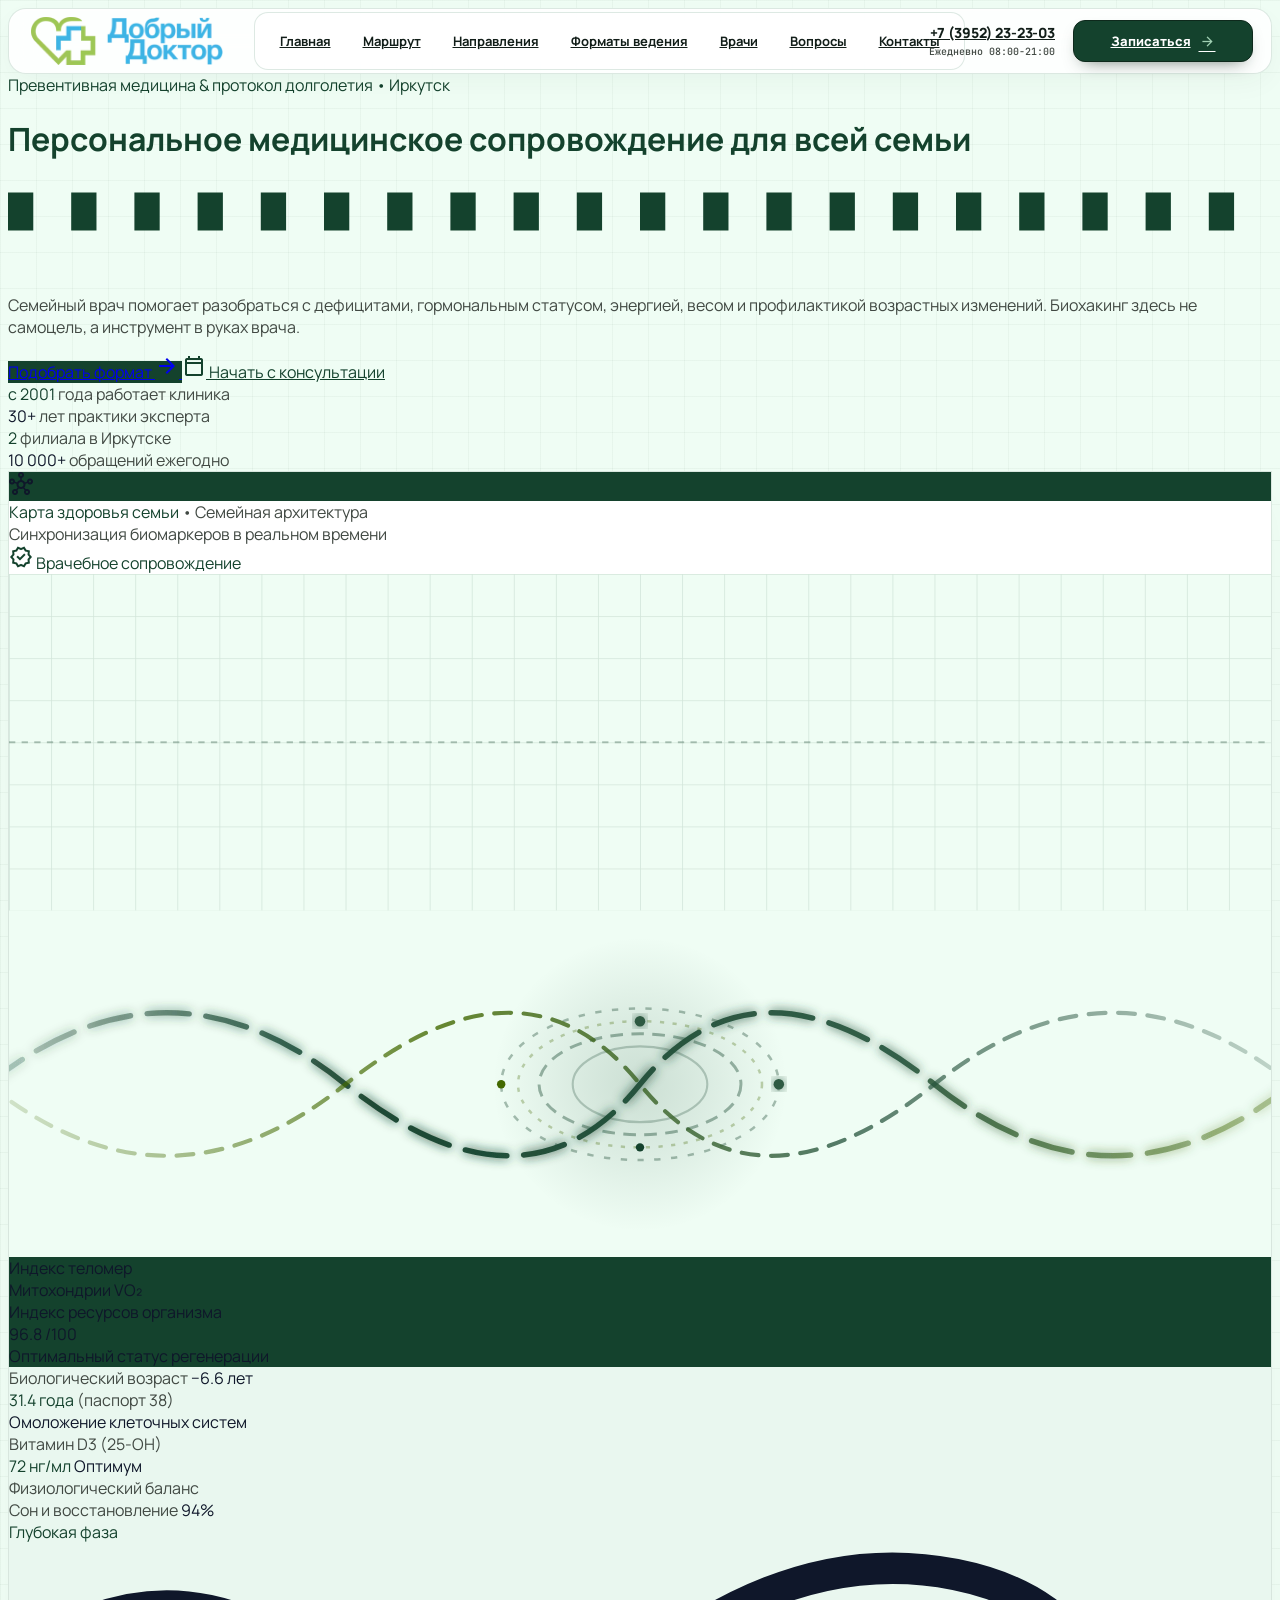
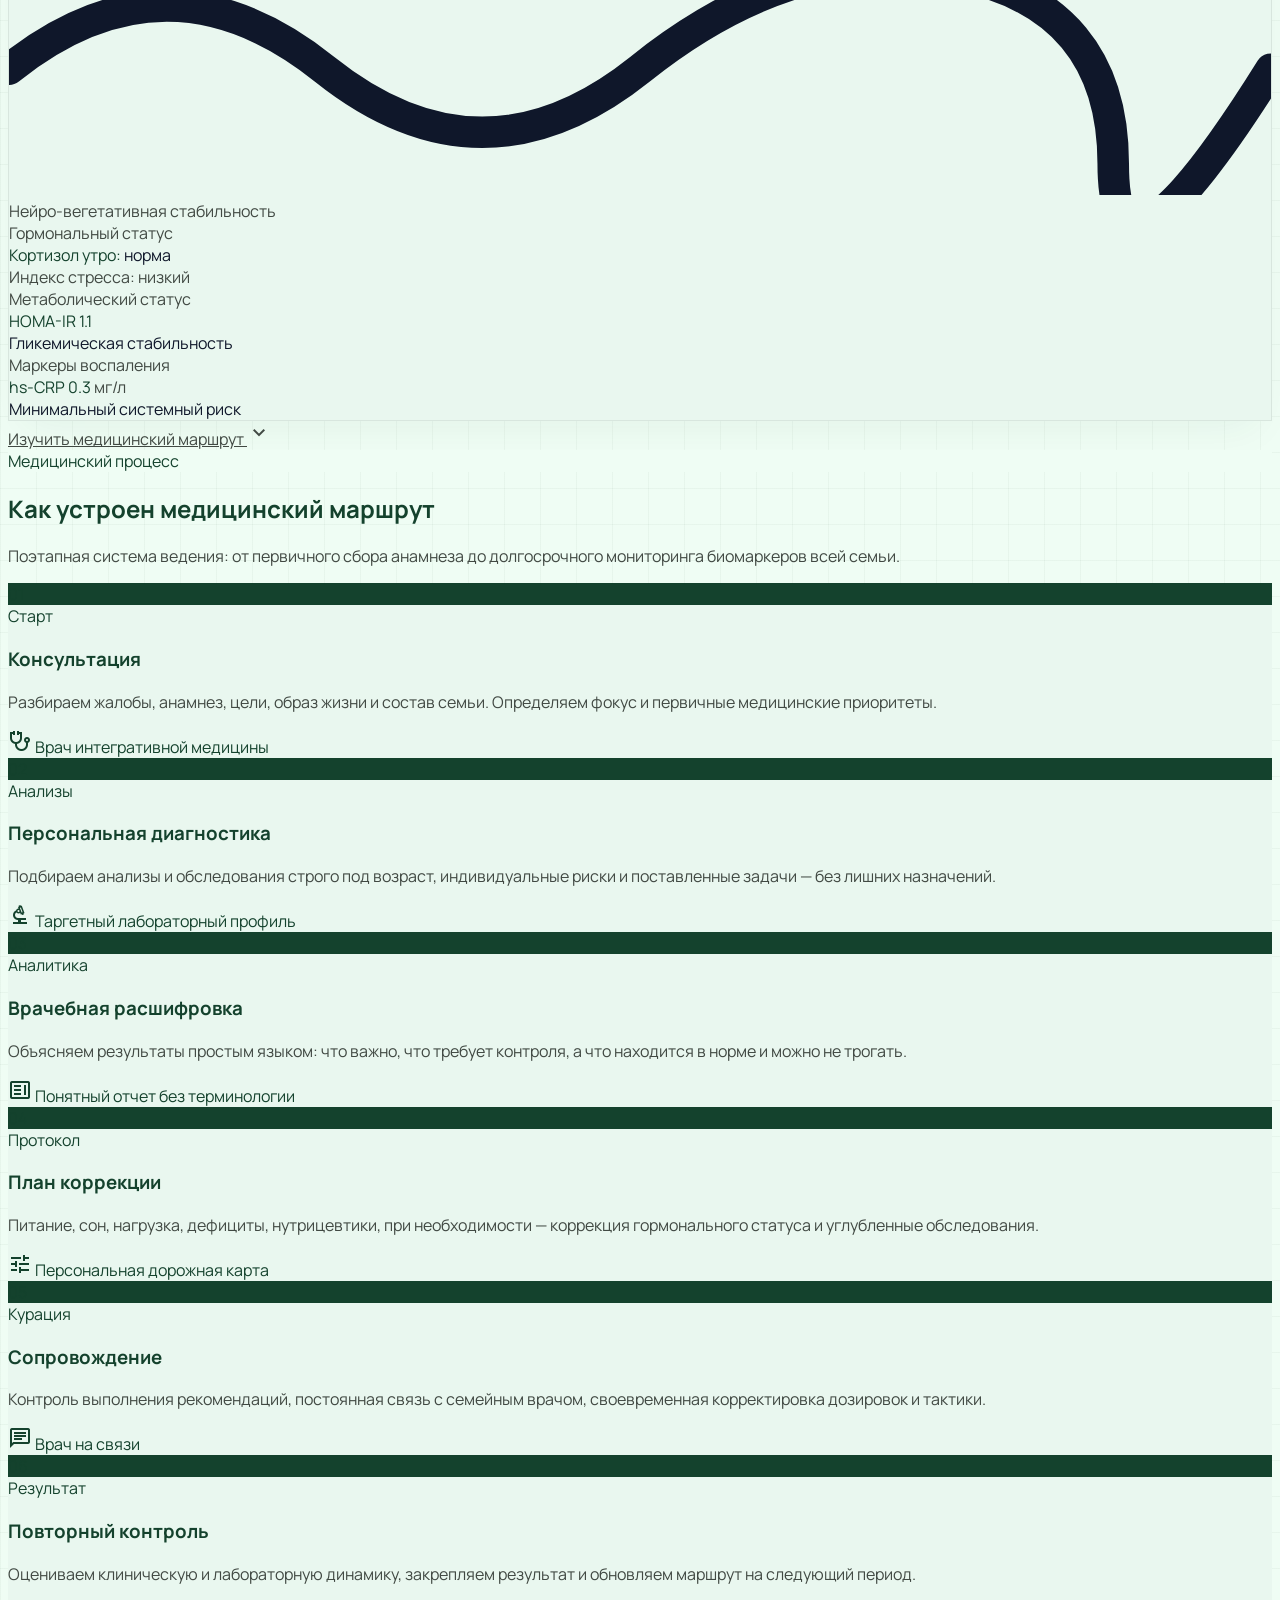
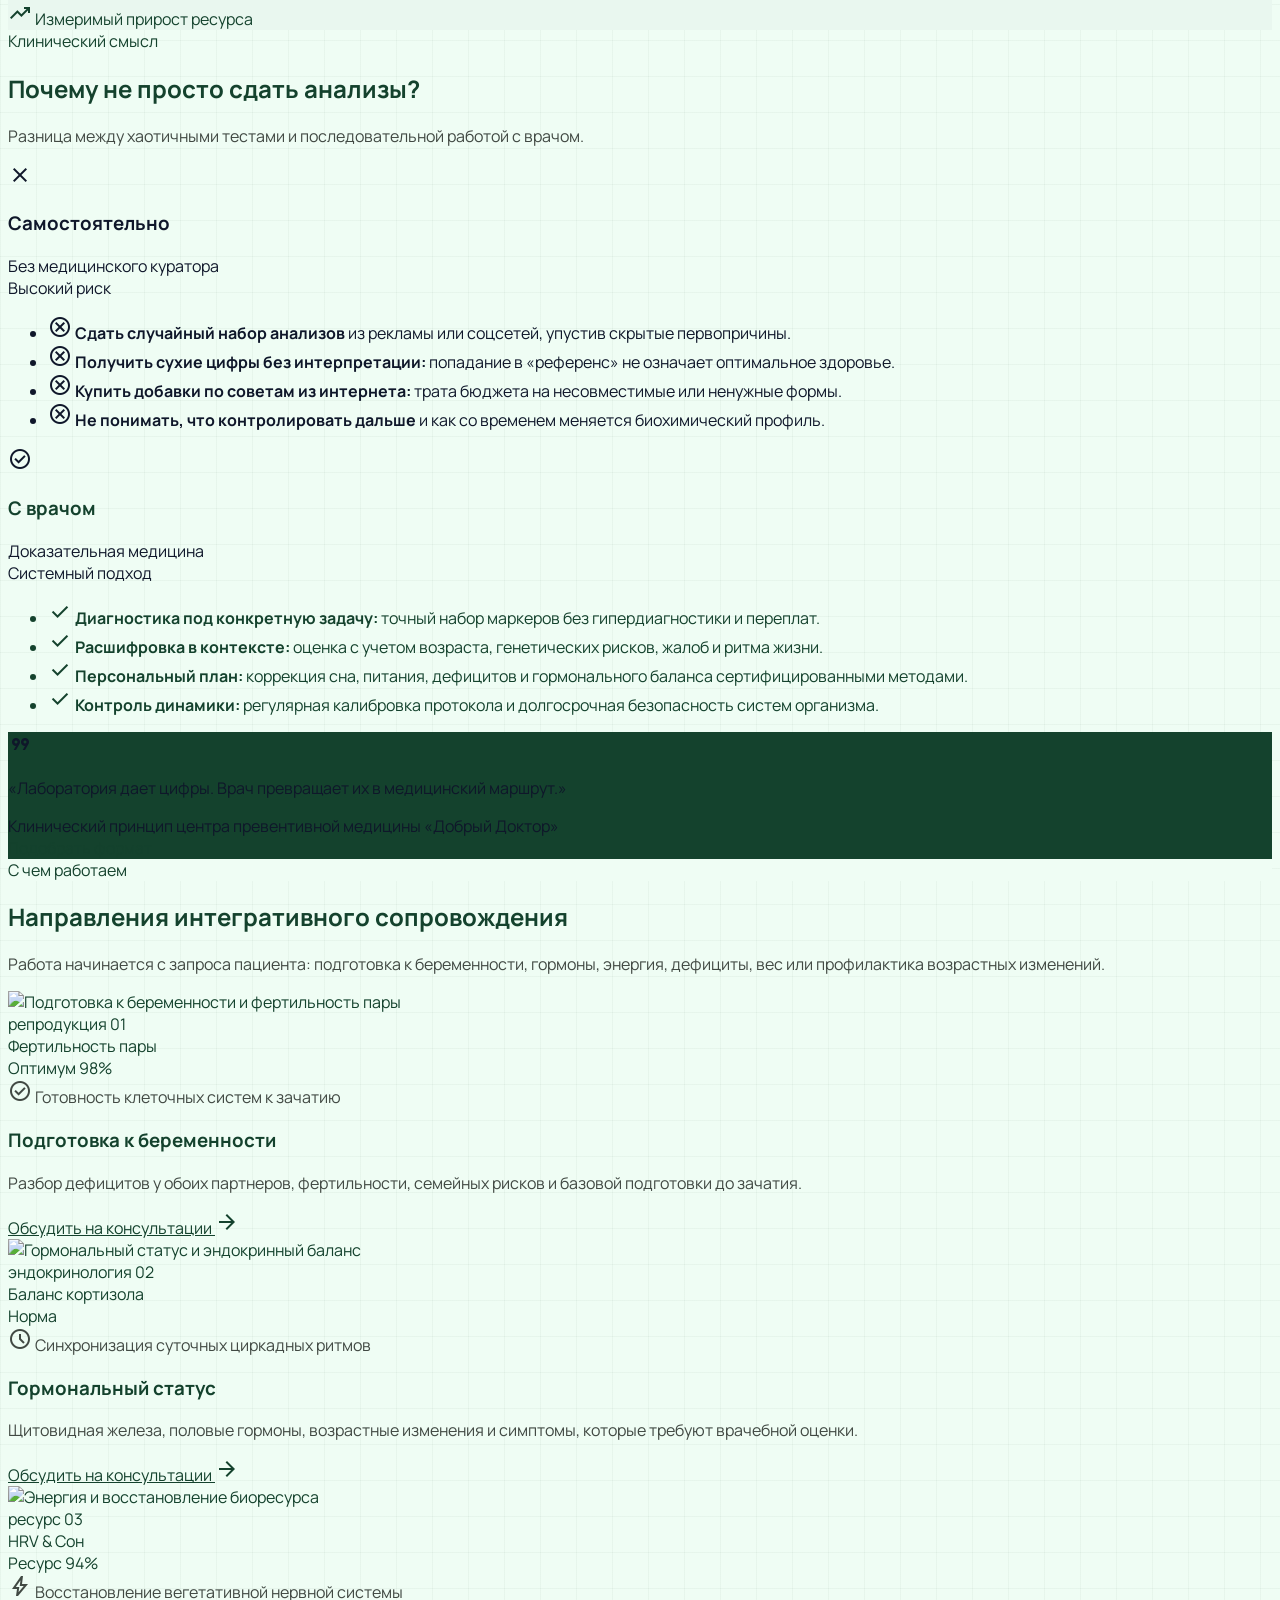
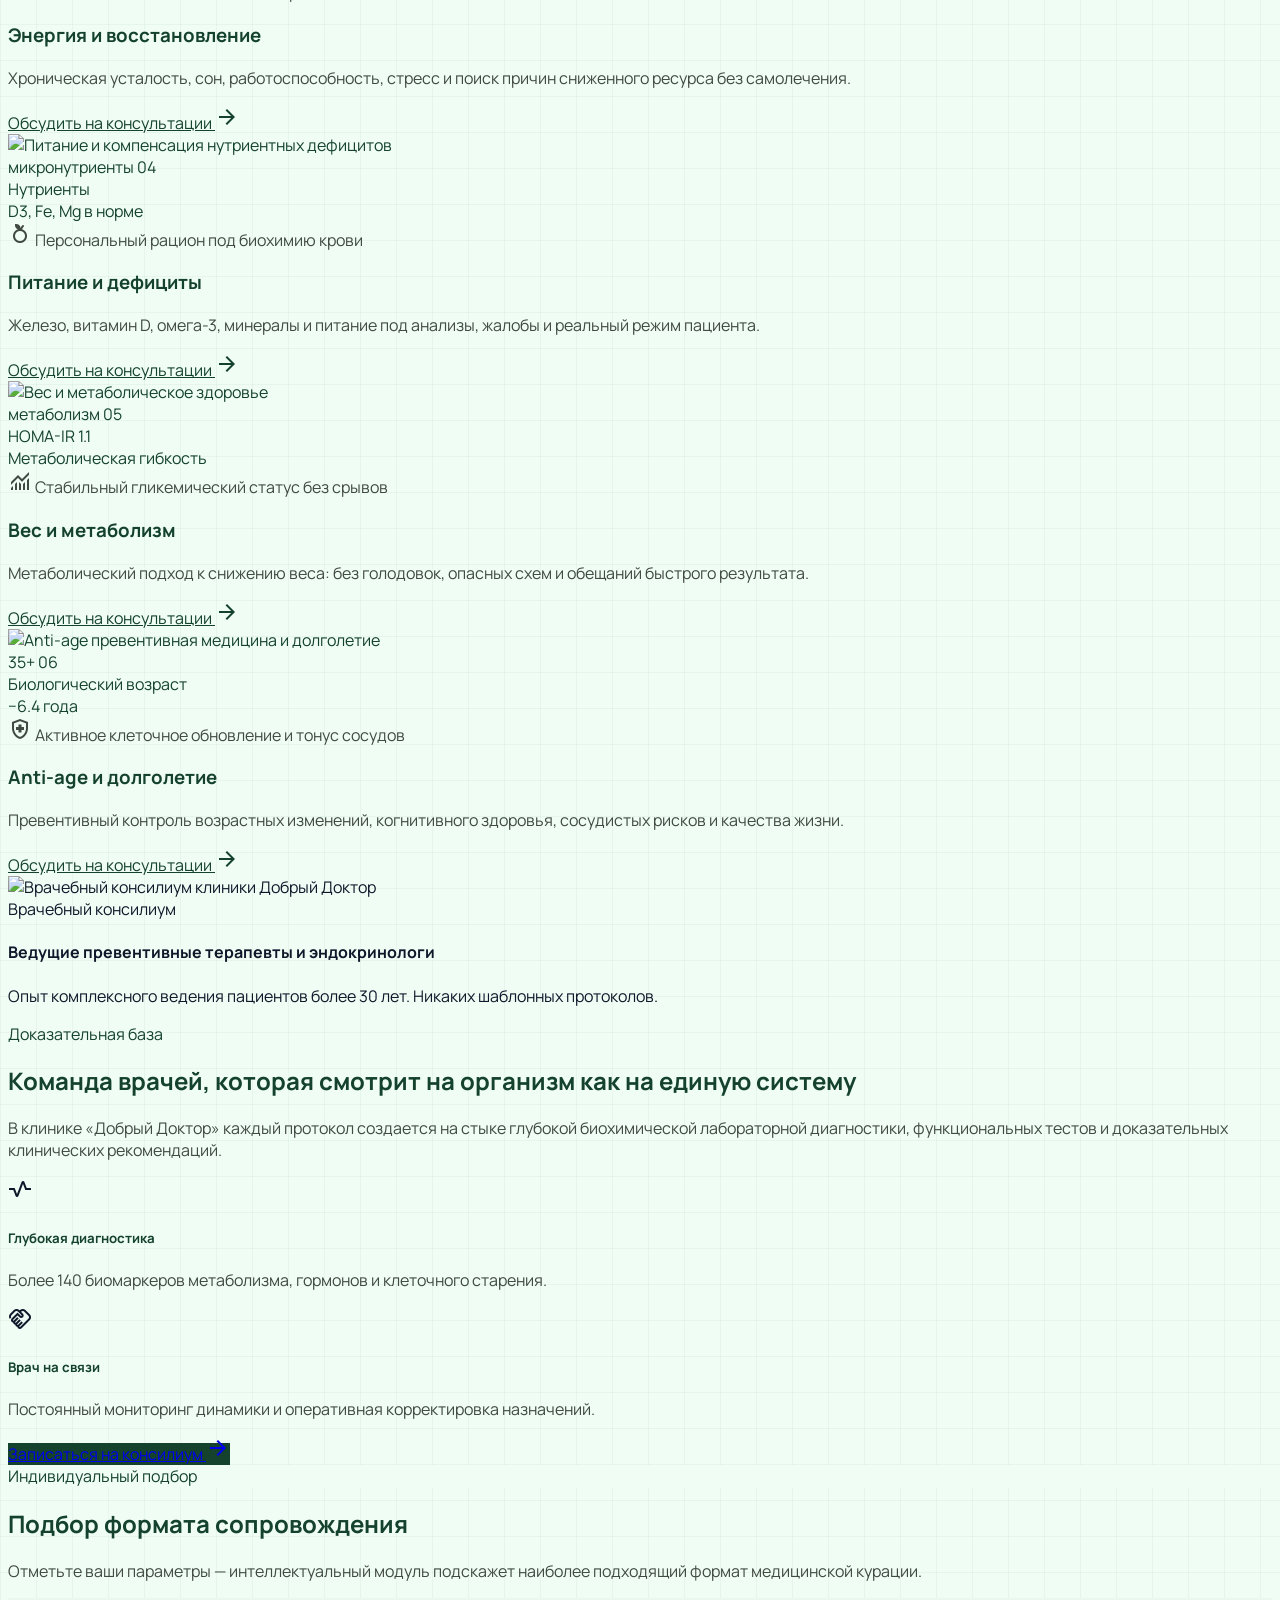
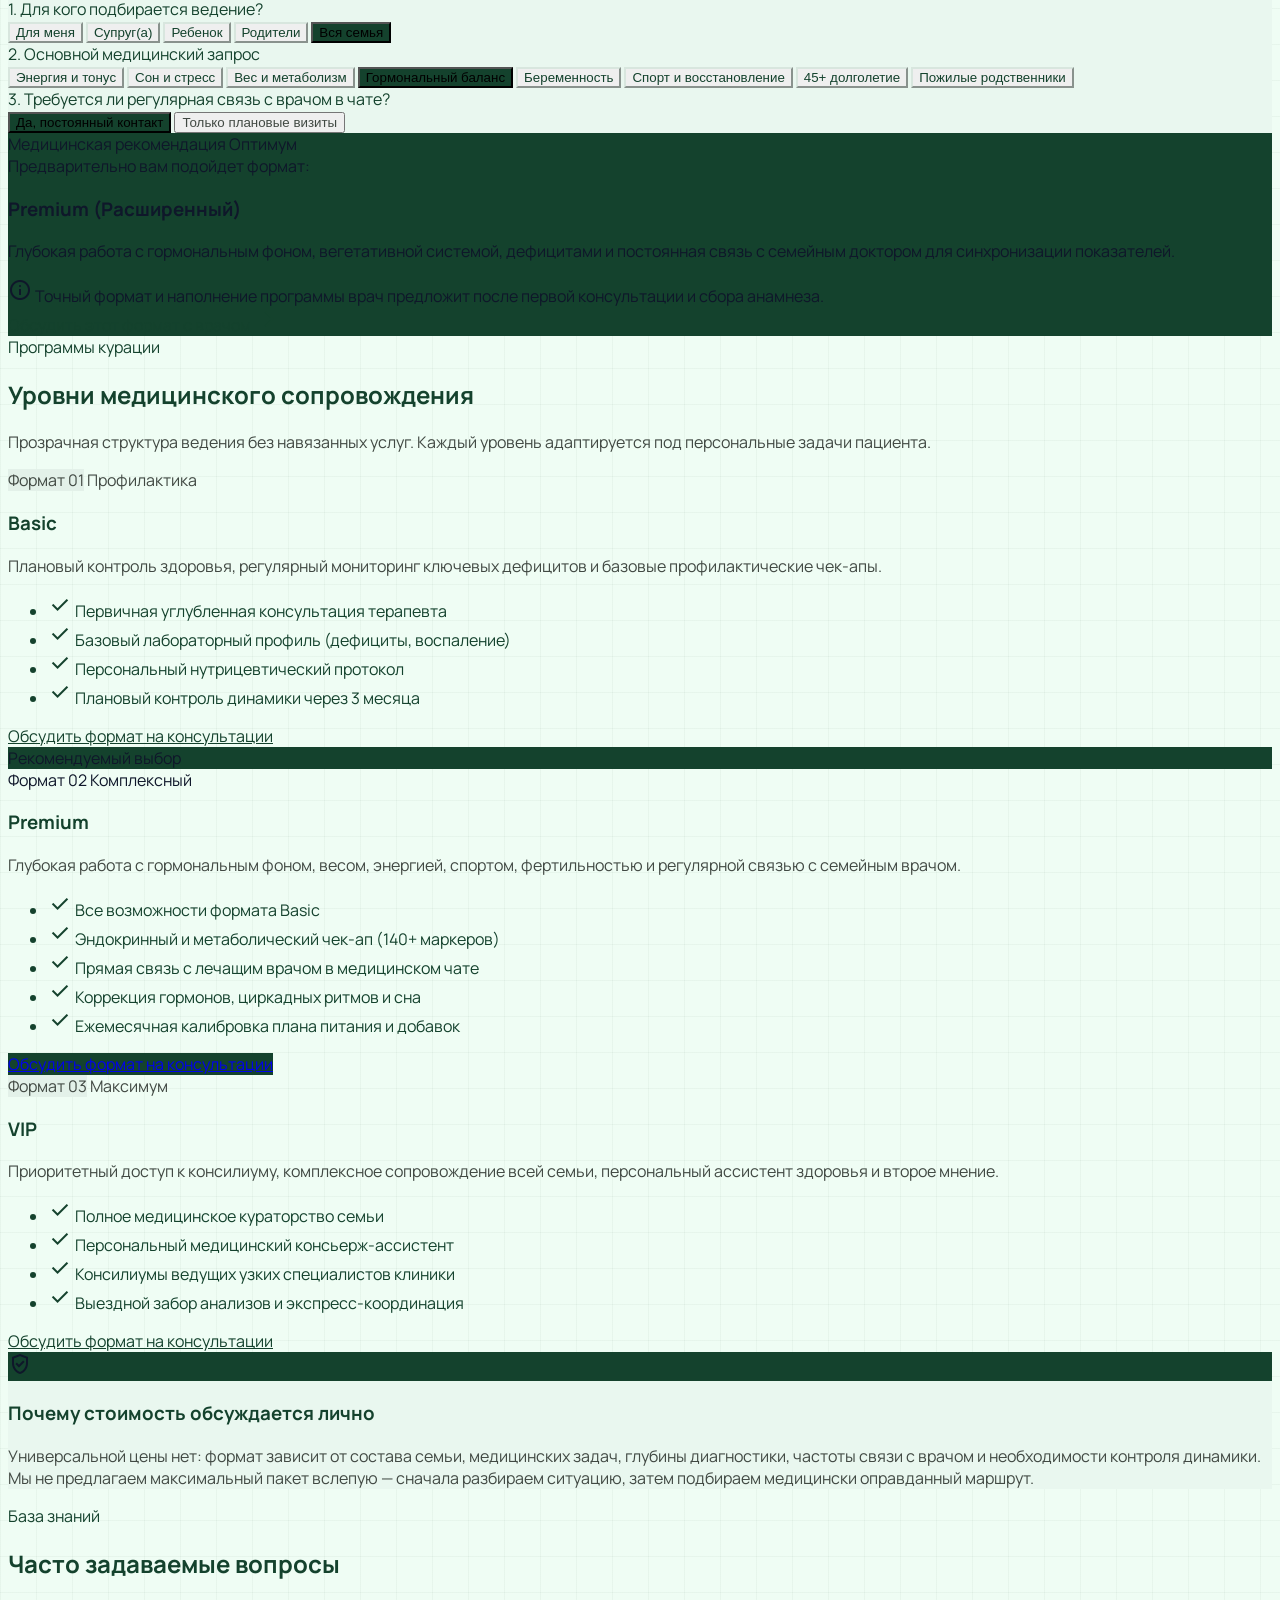
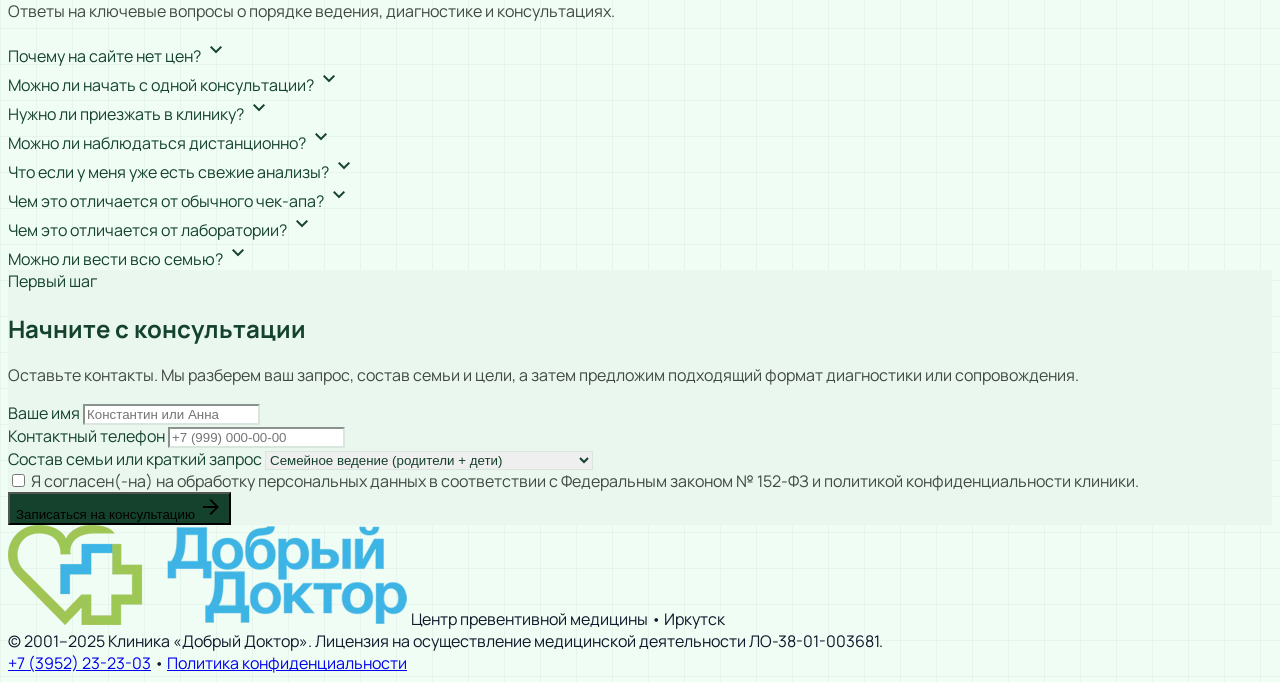
==== index.html @ a158f9bf "Initial biohacking clinic prototype" ====
<!DOCTYPE html>

<html lang="ru"><head>
<meta charset="utf-8"/>
<meta content="width=device-width, initial-scale=1.0" name="viewport"/>
<title>Добрый Доктор — Центр превентивной медицины и долголетия</title>
<link href="https://fonts.googleapis.com" rel="preconnect"/>
<link crossorigin="" href="https://fonts.gstatic.com" rel="preconnect"/>
<link href="https://fonts.googleapis.com/css2?family=Plus+Jakarta+Sans:wght@400;500;600;700;800&amp;family=JetBrains+Mono:wght@400;500;600;700&amp;family=Manrope:wght@400;500;600;700;800&amp;display=swap" rel="stylesheet"/>
<link href="https://fonts.googleapis.com/css2?family=Material+Symbols+Outlined:opsz,wght,FILL,GRAD@20..48,100..700,0..1,-50..200" rel="stylesheet"/>
<script src="js/tailwind.config.js"></script>
<script src="https://cdn.tailwindcss.com?plugins=forms,container-queries"></script>
<link href="css/styles.css" rel="stylesheet"/>
</head>
<body class="min-h-screen text-tech-navy clinical-grid relative flex flex-col justify-between selection:bg-emerald-tech/20 selection:text-tech-obsidian">
<!-- Ambient Cold Glow Accents -->
<div class="fixed inset-0 pointer-events-none overflow-hidden z-0">
<div class="absolute -top-40 left-1/2 -translate-x-1/2 w-[980px] h-[520px] rounded-full bg-gradient-to-b from-emerald-100/40 via-slate-200/30 to-transparent blur-[120px]"></div>
<div class="absolute top-[38%] -right-32 w-[600px] h-[600px] rounded-full bg-emerald-100/30 blur-[130px]"></div>
<div class="absolute bottom-10 -left-20 w-[500px] h-[500px] rounded-full bg-emerald-50/70 blur-[110px]"></div>
</div>
<!-- TOP CLINICAL CONTROL BAR / HEADER -->
<header class="fixed top-4 inset-x-0 z-50 px-4 sm:px-8 max-w-[1440px] mx-auto">
<div class="site-header-shell nordic-glass">
<!-- Brand Identity -->
<a class="site-brand group focus:outline-none" href="#">
<img alt="Добрый Доктор" class="site-brand-logo" src="assets/dd-logo.webp"/>

</a>
<!-- Central Segmented Navigation -->
<nav class="site-nav">
<a class="site-nav-link" href="#">Главная</a>
<a class="site-nav-link" href="#route-section">Маршрут</a>
<a class="site-nav-link" href="#directions-section">Направления</a>
<a class="site-nav-link" href="#formats-section">Форматы ведения</a>
<a class="site-nav-link" href="#doctors-section">Врачи</a>
<a class="site-nav-link" href="#faq-section">Вопросы</a>
<a class="site-nav-link" href="#contact-section">Контакты</a>
</nav>
<!-- Right Telemetry & Actions -->
<div class="site-header-actions">
<div class="site-phone">
<a class="site-phone-link" href="tel:+73952232303">+7 (3952) 23-23-03</a>
<span class="site-phone-note">
<span class="w-1.5 h-1.5 rounded-full bg-emerald-600"></span>
Ежедневно 08:00-21:00
</span>
</div>
<a class="site-cta" href="#contact-section">
<span>Записаться</span>
<span class="material-symbols-outlined site-cta-icon">arrow_forward</span>
</a>
</div>
</div>
</header>
<!-- HERO SECTION -->
<main class="relative z-10 w-full pt-28 sm:pt-32 pb-12 max-w-[1440px] mx-auto px-5 sm:px-8">
<!-- Centered Hero Header -->
<div class="flex flex-col items-center text-center max-w-[960px] mx-auto mb-10">
<!-- Precision Protocol Badge -->
<div class="inline-flex items-center gap-2 px-3.5 py-1.5 rounded-full bg-white border border-clinical-border shadow-sm mb-6">
<span class="relative flex h-2 w-2">
<span class="pulse-dot absolute inline-flex h-full w-full rounded-full bg-emerald-600 opacity-75"></span>
<span class="relative inline-flex rounded-full h-2 w-2 bg-emerald-700"></span>
</span>
<span class="text-[11.5px] font-bold tracking-wide uppercase text-forest font-mono">
        Превентивная медицина &amp; протокол долголетия • Иркутск
      </span>
</div>
<!-- Hero Title -->
<h1 class="text-[38px] sm:text-[50px] xl:text-[60px] font-extrabold tracking-[-0.035em] text-forest leading-[1.08] mb-6">
      Персональное медицинское сопровождение <span class="relative inline-block text-emerald-800">
        для всей семьи
        <svg class="absolute -bottom-1 left-0 w-full h-2 text-emerald-600/40" preserveaspectratio="none" viewbox="0 0 100 8">
<line stroke="currentColor" stroke-dasharray="2 3" stroke-width="3" x1="0" x2="100" y1="4" y2="4"></line>
</svg>
</span>
</h1>
<!-- Subtitle -->
<p class="text-[16px] sm:text-[18px] text-clinical-subtle leading-relaxed font-normal max-w-[760px] mb-8">
      Семейный врач помогает разобраться с дефицитами, гормональным статусом, энергией, весом и профилактикой возрастных изменений. Биохакинг здесь не самоцель, а инструмент в руках врача.
    </p>
<!-- Primary Action Buttons -->
<div class="flex flex-wrap items-center justify-center gap-3 sm:gap-4 mb-10">
<a class="px-7 py-3.5 bg-forest hover:bg-emerald-deep text-white rounded-xl text-[14px] font-bold tracking-tight shadow-sm transition-all hover:scale-[1.01] active:scale-[0.98] flex items-center gap-2.5 group" href="#formats-section">
<span>Подобрать формат</span>
<span class="material-symbols-outlined text-[18px] text-emerald-300 group-hover:translate-x-0.5 transition-transform">arrow_forward</span>
</a>
<a class="px-6 py-3.5 bg-white hover:bg-surface-container text-forest rounded-xl text-[14px] font-bold tracking-tight border border-clinical-border shadow-sm transition-all hover:scale-[1.01] active:scale-[0.98] flex items-center gap-2.5" href="#contact-section">
<span class="w-6 h-6 rounded-lg bg-emerald-50 text-emerald-700 flex items-center justify-center">
<span class="material-symbols-outlined text-[14px]">calendar_today</span>
</span>
<span>Начать с консультации</span>
</a>
</div>
<!-- Telemetry Counter Strip -->
<div class="w-full max-w-[940px] bg-white rounded-2xl border border-clinical-border shadow-sm px-6 py-4 grid grid-cols-2 md:grid-cols-4 divide-y md:divide-y-0 md:divide-x divide-clinical-border">
<div class="py-2 sm:py-1 px-4 flex flex-col items-center text-center">
<span class="text-[26px] sm:text-[30px] font-extrabold tracking-tight text-forest font-mono leading-none">с 2001</span>
<span class="text-[12px] text-clinical-subtle font-medium mt-1.5">года работает клиника</span>
</div>
<div class="py-2 sm:py-1 px-4 flex flex-col items-center text-center">
<span class="text-[26px] sm:text-[30px] font-extrabold tracking-tight text-emerald-700 font-mono leading-none">30+</span>
<span class="text-[12px] text-clinical-subtle font-medium mt-1.5">лет практики эксперта</span>
</div>
<div class="py-2 sm:py-1 px-4 flex flex-col items-center text-center">
<span class="text-[26px] sm:text-[30px] font-extrabold tracking-tight text-forest font-mono leading-none">2</span>
<span class="text-[12px] text-clinical-subtle font-medium mt-1.5">филиала в Иркутске</span>
</div>
<div class="py-2 sm:py-1 px-4 flex flex-col items-center text-center">
<span class="text-[26px] sm:text-[30px] font-extrabold tracking-tight text-emerald-700 font-mono leading-none">10 000+</span>
<span class="text-[12px] text-clinical-subtle font-medium mt-1.5">обращений ежегодно</span>
</div>
</div>
</div>
<!-- LONGEVITY ATLAS CONSOLE: Horizontal Nordic Biotech Command Panel -->
<div class="w-full max-w-[1240px] mx-auto nordic-console rounded-3xl p-6 sm:p-8 border border-clinical-border shadow-md">
<!-- Top Telemetry Status Bar -->
<div class="flex flex-wrap items-center justify-between gap-4 pb-5 border-b border-clinical-border">
<div class="flex items-center gap-3">
<div class="w-9 h-9 rounded-xl bg-forest text-emerald-300 flex items-center justify-center font-mono text-[14px] font-bold">
<span class="material-symbols-outlined text-[19px]">hub</span>
</div>
<div>
<div class="flex items-center gap-2">
<span class="text-[13px] font-extrabold tracking-wide uppercase text-forest font-mono">Карта здоровья семьи</span>
<span class="text-[11px] text-clinical-subtle font-semibold font-mono">• Семейная архитектура</span>
</div>
<div class="text-[11px] text-clinical-subtle font-medium flex items-center gap-1.5 mt-0.5">
<span class="w-2 h-2 rounded-full bg-emerald-600 animate-pulse"></span>
            Синхронизация биомаркеров в реальном времени
          </div>
</div>
</div>
<div class="flex items-center gap-3">
<div class="flex items-center gap-1.5 bg-emerald-50 px-3 py-1.5 rounded-xl border border-emerald-200 text-[11.5px] font-bold text-forest font-mono">
<span class="material-symbols-outlined text-[14px] text-emerald-700">verified</span>
<span>Врачебное сопровождение</span>
</div>
</div>
</div>
<!-- Center Interactive Waveform & Core Index Banner -->
<div class="grid grid-cols-1 lg:grid-cols-12 gap-6 items-center my-6">
<!-- Wave Canvas -->
<div class="lg:col-span-8 bg-clinical-ice rounded-2xl p-4 border border-clinical-border relative overflow-hidden h-[180px] flex items-center justify-center">
<svg class="absolute inset-0 w-full h-full opacity-40" preserveaspectratio="none" viewbox="0 0 600 160">
<defs>
<pattern height="20" id="tech-grid" patternunits="userSpaceOnUse" width="20">
<path d="M 20 0 L 0 0 0 20" fill="none" stroke="#2d5a43" stroke-opacity="0.15" stroke-width="0.75"></path>
</pattern>
</defs>
<rect fill="url(#tech-grid)" height="100%" width="100%"></rect>
<line opacity="0.3" stroke="#14422d" stroke-dasharray="3 3" stroke-width="1" x1="0" x2="600" y1="80" y2="80"></line>
</svg>
<svg class="absolute inset-0 w-full h-full pointer-events-none" fill="none" preserveaspectratio="none" viewbox="0 0 600 160">
<defs>
<lineargradient id="emeraldWaveGrad" x1="0%" x2="100%" y1="0%" y2="0%">
<stop offset="0%" stop-color="#14422d" stop-opacity="0.2"></stop>
<stop offset="30%" stop-color="#14422d" stop-opacity="0.95"></stop>
<stop offset="70%" stop-color="#2d5a43" stop-opacity="0.95"></stop>
<stop offset="100%" stop-color="#436900" stop-opacity="0.3"></stop>
</lineargradient>
<lineargradient id="limeWaveGrad" x1="0%" x2="100%" y1="0%" y2="0%">
<stop offset="0%" stop-color="#436900" stop-opacity="0.15"></stop>
<stop offset="35%" stop-color="#436900" stop-opacity="0.8"></stop>
<stop offset="65%" stop-color="#2d5a43" stop-opacity="0.8"></stop>
<stop offset="100%" stop-color="#14422d" stop-opacity="0.2"></stop>
</lineargradient>
<radialgradient cx="50%" cy="50%" id="orbitalGlow" r="50%">
<stop offset="0%" stop-color="#2d5a43" stop-opacity="0.18"></stop>
<stop offset="70%" stop-color="#14422d" stop-opacity="0.05"></stop>
<stop offset="100%" stop-color="#14422d" stop-opacity="0"></stop>
</radialgradient>
<filter height="140%" id="glowFilter" width="140%" x="-20%" y="-20%">
<fegaussianblur result="blur" stddeviation="2.5"></fegaussianblur>
<fecomposite in="SourceGraphic" in2="blur" operator="over"></fecomposite>
</filter>
</defs>
<g transform="translate(300, 80)">
<circle cx="0" cy="0" fill="url(#orbitalGlow)" r="70"></circle>
<g class="bio-orbital-cw">
<ellipse cx="0" cy="0" rx="66" ry="36" stroke="#14422d" stroke-dasharray="3 5" stroke-opacity="0.35" stroke-width="1.2"></ellipse>
<ellipse cx="0" cy="0" rx="48" ry="24" stroke="#2d5a43" stroke-dasharray="6 4" stroke-opacity="0.45" stroke-width="1.4"></ellipse>
<circle cx="66" cy="0" fill="#2d5a43" filter="url(#glowFilter)" r="2.5"></circle>
<circle cx="-66" cy="0" fill="#436900" r="2"></circle>
</g>
<g class="bio-orbital-ccw">
<ellipse cx="0" cy="0" rx="58" ry="30" stroke="#436900" stroke-dasharray="2 4" stroke-opacity="0.3" stroke-width="1.2"></ellipse>
<ellipse cx="0" cy="0" rx="32" ry="18" stroke="#14422d" stroke-opacity="0.25" stroke-width="1"></ellipse>
<circle cx="0" cy="30" fill="#14422d" r="2"></circle>
<circle cx="0" cy="-30" fill="#2d5a43" filter="url(#glowFilter)" r="2.5"></circle>
</g>
</g>
<path class="bio-flow-line" d="M -10 80 Q 75 12, 160 80 T 300 80 T 440 80 T 610 80" filter="url(#glowFilter)" stroke="url(#emeraldWaveGrad)" stroke-linecap="round" stroke-width="2.6"></path>
<path class="bio-flow-pulse" d="M -10 80 Q 75 148, 160 80 T 300 80 T 440 80 T 610 80" stroke="url(#limeWaveGrad)" stroke-linecap="round" stroke-width="2"></path>
</svg>
<div class="absolute left-[28%] top-[35%] -translate-x-1/2 -translate-y-1/2 flex flex-col items-center group cursor-pointer">
<div class="px-2.5 py-0.5 rounded-md bg-forest text-white text-[10px] font-mono font-medium shadow-sm mb-1">Индекс теломер</div>
<div class="relative flex items-center justify-center">
<span class="pulse-dot absolute w-4 h-4 rounded-full bg-emerald-400"></span>
<span class="w-2.5 h-2.5 rounded-full bg-emerald-600 border border-white"></span>
</div>
</div>
<div class="absolute left-[65%] top-[65%] -translate-x-1/2 -translate-y-1/2 flex flex-col items-center group cursor-pointer">
<div class="relative flex items-center justify-center">
<span class="pulse-dot absolute w-4 h-4 rounded-full bg-lime-400"></span>
<span class="w-2.5 h-2.5 rounded-full bg-lime-600 border border-white"></span>
</div>
<div class="px-2.5 py-0.5 rounded-md bg-forest text-white text-[10px] font-mono font-medium shadow-sm mt-1">Митохондрии VO₂</div>
</div>
</div>
<!-- Core Index Card -->
<div class="lg:col-span-4 bg-forest text-white rounded-2xl p-6 flex flex-col justify-between h-full border border-emerald-900 shadow-md">
<div>
<span class="text-[11px] uppercase font-bold tracking-widest text-emerald-200/70 font-mono">Индекс ресурсов организма</span>
<div class="flex items-baseline gap-2 mt-2">
<span class="text-[44px] font-extrabold text-white tracking-tight leading-none font-mono">96.8</span>
<span class="text-[18px] font-bold text-emerald-300 font-mono">/100</span>
</div>
</div>
<div class="pt-3 border-t border-emerald-800/80 flex items-center gap-2 text-[12px] font-medium text-emerald-200">
<span class="w-2 h-2 rounded-full bg-emerald-400 animate-pulse"></span>
<span>Оптимальный статус регенерации</span>
</div>
</div>
</div>
<!-- 6 Clinical Telemetry Badges (fully in Russian) -->
<div class="grid grid-cols-1 sm:grid-cols-2 lg:grid-cols-3 gap-3.5 mb-2">
<div class="bg-surface-container-low rounded-xl p-4 border border-clinical-border flex flex-col justify-between">
<div class="flex items-center justify-between">
<span class="text-[11px] font-bold text-clinical-subtle uppercase font-mono">Биологический возраст</span>
<span class="px-2 py-0.5 rounded-md bg-emerald-100 text-emerald-900 font-extrabold text-[10px] font-mono">−6.6 лет</span>
</div>
<div class="mt-2 flex items-baseline gap-2">
<span class="text-[20px] font-extrabold text-forest tracking-tight font-mono">31.4 года</span>
<span class="text-[11.5px] text-clinical-subtle">(паспорт 38)</span>
</div>
<span class="text-[11px] text-emerald-800 font-medium mt-1">Омоложение клеточных систем</span>
</div>
<div class="bg-surface-container-low rounded-xl p-4 border border-clinical-border flex flex-col justify-between">
<div class="flex items-center justify-between">
<span class="text-[11px] font-bold text-clinical-subtle uppercase font-mono">Витамин D3 (25-OH)</span>
<span class="w-2 h-2 rounded-full bg-emerald-600"></span>
</div>
<div class="mt-2 flex items-baseline gap-2">
<span class="text-[20px] font-extrabold text-forest tracking-tight font-mono">72 нг/мл</span>
<span class="text-[11px] font-bold text-emerald-900 bg-emerald-100 px-2 py-0.5 rounded font-mono">Оптимум</span>
</div>
<span class="text-[11px] text-clinical-subtle font-medium mt-1">Физиологический баланс</span>
</div>
<div class="bg-surface-container-low rounded-xl p-4 border border-clinical-border flex flex-col justify-between">
<div class="flex items-center justify-between">
<span class="text-[11px] font-bold text-clinical-subtle uppercase font-mono">Сон и восстановление</span>
<span class="text-[12px] font-extrabold text-emerald-800 font-mono">94%</span>
</div>
<div class="mt-2 flex items-center justify-between">
<span class="text-[13px] font-bold text-forest">Глубокая фаза</span>
<svg class="w-24 h-4 text-emerald-700" fill="none" viewbox="0 0 80 16">
<path d="M0,8 Q10,0 20,8 T40,8 T60,2 T70,14 T80,8" stroke="currentColor" stroke-linecap="round" stroke-linejoin="round" stroke-width="2"></path>
</svg>
</div>
<span class="text-[11px] text-clinical-subtle font-medium mt-1">Нейро-вегетативная стабильность</span>
</div>
<div class="bg-surface-container-low rounded-xl p-4 border border-clinical-border flex flex-col justify-between">
<div class="flex items-center justify-between">
<span class="text-[11px] font-bold text-clinical-subtle uppercase font-mono">Гормональный статус</span>
<span class="w-2 h-2 rounded-full bg-emerald-600"></span>
</div>
<div class="mt-2 flex items-baseline gap-1.5">
<span class="text-[13px] font-bold text-forest">Кортизол утро:</span>
<span class="text-[12px] font-bold text-emerald-800 font-mono">норма</span>
</div>
<span class="text-[11px] text-clinical-subtle font-medium mt-1">Индекс стресса: низкий</span>
</div>
<div class="bg-surface-container-low rounded-xl p-4 border border-clinical-border flex flex-col justify-between">
<div class="flex items-center justify-between">
<span class="text-[11px] font-bold text-clinical-subtle uppercase font-mono">Метаболический статус</span>
<span class="w-2 h-2 rounded-full bg-emerald-600"></span>
</div>
<div class="mt-2 flex items-baseline gap-2">
<span class="text-[20px] font-extrabold text-forest tracking-tight font-mono">HOMA-IR 1.1</span>
</div>
<span class="text-[11px] text-emerald-800 font-medium mt-1">Гликемическая стабильность</span>
</div>
<div class="bg-surface-container-low rounded-xl p-4 border border-clinical-border flex flex-col justify-between">
<div class="flex items-center justify-between">
<span class="text-[11px] font-bold text-clinical-subtle uppercase font-mono">Маркеры воспаления</span>
<span class="w-2 h-2 rounded-full bg-emerald-600"></span>
</div>
<div class="mt-2 flex items-baseline gap-1.5">
<span class="text-[20px] font-extrabold text-forest tracking-tight font-mono">hs-CRP 0.3</span>
<span class="text-[11px] text-clinical-subtle font-mono">мг/л</span>
</div>
<span class="text-[11px] text-emerald-800 font-medium mt-1">Минимальный системный риск</span>
</div>
</div>
</div>
<!-- Scroll Anchor -->
<a class="flex flex-col items-center justify-center gap-1.5 pt-10 text-clinical-subtle hover:text-forest transition-colors cursor-pointer group" href="#route-section">
<span class="text-[11px] uppercase font-bold tracking-widest font-mono group-hover:tracking-[0.16em] transition-all">Изучить медицинский маршрут</span>
<span class="material-symbols-outlined text-[18px] animate-bounce" style="animation-duration: 2.2s;">keyboard_arrow_down</span>
</a>
</main>
<!-- SECTION 1: КАК УСТРОЕН МЕДИЦИНСКИЙ МАРШРУТ (Этапы 01-06) -->
<section class="relative z-10 w-full py-20 px-5 sm:px-8 border-t border-clinical-border bg-white text-forest" id="route-section">
<div class="max-w-[1440px] mx-auto">
<div class="flex flex-col items-start max-w-[780px] mb-12">
<div class="inline-flex items-center gap-2 px-3.5 py-1.5 rounded-full bg-clinical-ice border border-clinical-border mb-4">
<span class="w-2 h-2 rounded-full bg-emerald-600"></span>
<span class="text-[11px] font-extrabold tracking-wider uppercase text-forest font-mono">Медицинский процесс</span>
</div>
<h2 class="text-[32px] sm:text-[42px] font-extrabold tracking-tight text-forest leading-[1.15] mb-4">
      Как устроен медицинский маршрут
    </h2>
<p class="text-[16px] text-clinical-subtle leading-relaxed font-normal">
      Поэтапная система ведения: от первичного сбора анамнеза до долгосрочного мониторинга биомаркеров всей семьи.
    </p>
</div>
<!-- Route Pipeline Cards (01-06) with Soft Connected Line -->
<div class="relative">
<!-- Desktop Connecting Track -->
<div class="hidden lg:block absolute top-[52px] left-[4%] right-[4%] h-1 bg-surface-container rounded-full z-0">
<div class="h-full bg-gradient-to-r from-emerald-600 via-emerald-700 to-emerald-800 rounded-full w-4/5"></div>
</div>
<div class="grid grid-cols-1 md:grid-cols-2 lg:grid-cols-3 gap-6 relative z-10">
<!-- 01 Консультация -->
<div class="bg-surface-container-low p-6 rounded-2xl border border-clinical-border flex flex-col justify-between hover:border-emerald-700/60 transition-all group">
<div>
<div class="flex items-center justify-between mb-4">
<div class="w-11 h-11 rounded-xl bg-forest text-white flex items-center justify-center font-mono font-bold text-[14px] shadow-sm">
              01
            </div>
<span class="text-[11px] font-mono font-bold uppercase tracking-wider text-emerald-800 bg-emerald-100/80 px-2.5 py-1 rounded-md">Старт</span>
</div>
<h3 class="text-[18px] font-bold text-forest mb-2">Консультация</h3>
<p class="text-[13.5px] text-clinical-subtle leading-relaxed">
            Разбираем жалобы, анамнез, цели, образ жизни и состав семьи. Определяем фокус и первичные медицинские приоритеты.
          </p>
</div>
<div class="mt-5 pt-3 border-t border-clinical-border/80 flex items-center gap-1.5 text-[12px] font-semibold text-emerald-800">
<span class="material-symbols-outlined text-[16px]">stethoscope</span>
<span>Врач интегративной медицины</span>
</div>
</div>
<!-- 02 Персональная диагностика -->
<div class="bg-surface-container-low p-6 rounded-2xl border border-clinical-border flex flex-col justify-between hover:border-emerald-700/60 transition-all group">
<div>
<div class="flex items-center justify-between mb-4">
<div class="w-11 h-11 rounded-xl bg-forest text-white flex items-center justify-center font-mono font-bold text-[14px] shadow-sm">
              02
            </div>
<span class="text-[11px] font-mono font-bold uppercase tracking-wider text-emerald-800 bg-emerald-100/80 px-2.5 py-1 rounded-md">Анализы</span>
</div>
<h3 class="text-[18px] font-bold text-forest mb-2">Персональная диагностика</h3>
<p class="text-[13.5px] text-clinical-subtle leading-relaxed">
            Подбираем анализы и обследования строго под возраст, индивидуальные риски и поставленные задачи — без лишних назначений.
          </p>
</div>
<div class="mt-5 pt-3 border-t border-clinical-border/80 flex items-center gap-1.5 text-[12px] font-semibold text-emerald-800">
<span class="material-symbols-outlined text-[16px]">biotech</span>
<span>Таргетный лабораторный профиль</span>
</div>
</div>
<!-- 03 Врачебная расшифровка -->
<div class="bg-surface-container-low p-6 rounded-2xl border border-clinical-border flex flex-col justify-between hover:border-emerald-700/60 transition-all group">
<div>
<div class="flex items-center justify-between mb-4">
<div class="w-11 h-11 rounded-xl bg-forest text-white flex items-center justify-center font-mono font-bold text-[14px] shadow-sm">
              03
            </div>
<span class="text-[11px] font-mono font-bold uppercase tracking-wider text-emerald-800 bg-emerald-100/80 px-2.5 py-1 rounded-md">Аналитика</span>
</div>
<h3 class="text-[18px] font-bold text-forest mb-2">Врачебная расшифровка</h3>
<p class="text-[13.5px] text-clinical-subtle leading-relaxed">
            Объясняем результаты простым языком: что важно, что требует контроля, а что находится в норме и можно не трогать.
          </p>
</div>
<div class="mt-5 pt-3 border-t border-clinical-border/80 flex items-center gap-1.5 text-[12px] font-semibold text-emerald-800">
<span class="material-symbols-outlined text-[16px]">clarify</span>
<span>Понятный отчет без терминологии</span>
</div>
</div>
<!-- 04 План коррекции -->
<div class="bg-surface-container-low p-6 rounded-2xl border border-clinical-border flex flex-col justify-between hover:border-emerald-700/60 transition-all group">
<div>
<div class="flex items-center justify-between mb-4">
<div class="w-11 h-11 rounded-xl bg-forest text-white flex items-center justify-center font-mono font-bold text-[14px] shadow-sm">
              04
            </div>
<span class="text-[11px] font-mono font-bold uppercase tracking-wider text-emerald-800 bg-emerald-100/80 px-2.5 py-1 rounded-md">Протокол</span>
</div>
<h3 class="text-[18px] font-bold text-forest mb-2">План коррекции</h3>
<p class="text-[13.5px] text-clinical-subtle leading-relaxed">
            Питание, сон, нагрузка, дефициты, нутрицевтики, при необходимости — коррекция гормонального статуса и углубленные обследования.
          </p>
</div>
<div class="mt-5 pt-3 border-t border-clinical-border/80 flex items-center gap-1.5 text-[12px] font-semibold text-emerald-800">
<span class="material-symbols-outlined text-[16px]">tune</span>
<span>Персональная дорожная карта</span>
</div>
</div>
<!-- 05 Сопровождение -->
<div class="bg-surface-container-low p-6 rounded-2xl border border-clinical-border flex flex-col justify-between hover:border-emerald-700/60 transition-all group">
<div>
<div class="flex items-center justify-between mb-4">
<div class="w-11 h-11 rounded-xl bg-forest text-white flex items-center justify-center font-mono font-bold text-[14px] shadow-sm">
              05
            </div>
<span class="text-[11px] font-mono font-bold uppercase tracking-wider text-emerald-800 bg-emerald-100/80 px-2.5 py-1 rounded-md">Курация</span>
</div>
<h3 class="text-[18px] font-bold text-forest mb-2">Сопровождение</h3>
<p class="text-[13.5px] text-clinical-subtle leading-relaxed">
            Контроль выполнения рекомендаций, постоянная связь с семейным врачом, своевременная корректировка дозировок и тактики.
          </p>
</div>
<div class="mt-5 pt-3 border-t border-clinical-border/80 flex items-center gap-1.5 text-[12px] font-semibold text-emerald-800">
<span class="material-symbols-outlined text-[16px]">chat</span>
<span>Врач на связи</span>
</div>
</div>
<!-- 06 Повторный контроль -->
<div class="bg-surface-container-low p-6 rounded-2xl border border-clinical-border flex flex-col justify-between hover:border-emerald-700/60 transition-all group">
<div>
<div class="flex items-center justify-between mb-4">
<div class="w-11 h-11 rounded-xl bg-forest text-white flex items-center justify-center font-mono font-bold text-[14px] shadow-sm">
              06
            </div>
<span class="text-[11px] font-mono font-bold uppercase tracking-wider text-emerald-800 bg-emerald-100/80 px-2.5 py-1 rounded-md">Результат</span>
</div>
<h3 class="text-[18px] font-bold text-forest mb-2">Повторный контроль</h3>
<p class="text-[13.5px] text-clinical-subtle leading-relaxed">
            Оцениваем клиническую и лабораторную динамику, закрепляем результат и обновляем маршрут на следующий период.
          </p>
</div>
<div class="mt-5 pt-3 border-t border-clinical-border/80 flex items-center gap-1.5 text-[12px] font-semibold text-emerald-800">
<span class="material-symbols-outlined text-[16px]">trending_up</span>
<span>Измеримый прирост ресурса</span>
</div>
</div>
</div>
</div>
</div>
</section>
<!-- SECTION 2: ПОЧЕМУ НЕ ПРОСТО СДАТЬ АНАЛИЗЫ -->
<section class="relative z-10 w-full py-20 px-5 sm:px-8 bg-surface-container-low/60 border-t border-clinical-border">
<div class="max-w-[1440px] mx-auto">
<div class="max-w-[800px] mb-12">
<div class="inline-flex items-center gap-2 px-3.5 py-1.5 rounded-full bg-white border border-clinical-border mb-4">
<span class="w-2 h-2 rounded-full bg-emerald-600"></span>
<span class="text-[11px] font-extrabold tracking-wider uppercase text-forest font-mono">Клинический смысл</span>
</div>
<h2 class="text-[32px] sm:text-[42px] font-extrabold tracking-tight text-forest leading-[1.15]">
      Почему не просто сдать анализы?
    </h2>
<p class="text-[16px] text-clinical-subtle mt-3">
      Разница между хаотичными тестами и последовательной работой с врачом.
    </p>
</div>
<!-- 2-Column Comparison Matrix -->
<div class="grid grid-cols-1 md:grid-cols-2 gap-8 mb-10">
<!-- Самостоятельно (Минусы) -->
<div class="bg-white rounded-3xl p-7 sm:p-8 border border-red-200 shadow-sm relative overflow-hidden">
<div class="flex items-center justify-between pb-5 border-b border-slate-100">
<div class="flex items-center gap-3">
<div class="w-10 h-10 rounded-xl bg-red-50 text-red-600 flex items-center justify-center">
<span class="material-symbols-outlined text-[22px]">close</span>
</div>
<div>
<h3 class="text-[19px] font-extrabold text-slate-800">Самостоятельно</h3>
<span class="text-[12px] text-slate-500">Без медицинского куратора</span>
</div>
</div>
<span class="text-[11px] font-mono text-red-600 font-bold uppercase bg-red-50 px-2.5 py-1 rounded">Высокий риск</span>
</div>
<ul class="mt-6 space-y-4 text-[14.5px] text-slate-700">
<li class="flex items-start gap-3">
<span class="material-symbols-outlined text-red-500 text-[18px] shrink-0 mt-0.5">cancel</span>
<span><strong>Сдать случайный набор анализов</strong> из рекламы или соцсетей, упустив скрытые первопричины.</span>
</li>
<li class="flex items-start gap-3">
<span class="material-symbols-outlined text-red-500 text-[18px] shrink-0 mt-0.5">cancel</span>
<span><strong>Получить сухие цифры без интерпретации:</strong> попадание в «референс» не означает оптимальное здоровье.</span>
</li>
<li class="flex items-start gap-3">
<span class="material-symbols-outlined text-red-500 text-[18px] shrink-0 mt-0.5">cancel</span>
<span><strong>Купить добавки по советам из интернета:</strong> трата бюджета на несовместимые или ненужные формы.</span>
</li>
<li class="flex items-start gap-3">
<span class="material-symbols-outlined text-red-500 text-[18px] shrink-0 mt-0.5">cancel</span>
<span><strong>Не понимать, что контролировать дальше</strong> и как со временем меняется биохимический профиль.</span>
</li>
</ul>
</div>
<!-- С врачом (Плюсы) -->
<div class="bg-white rounded-3xl p-7 sm:p-8 border-2 border-emerald-700/60 shadow-md relative overflow-hidden">
<div class="flex items-center justify-between pb-5 border-b border-emerald-100">
<div class="flex items-center gap-3">
<div class="w-10 h-10 rounded-xl bg-emerald-50 text-emerald-800 flex items-center justify-center">
<span class="material-symbols-outlined text-[22px]">check_circle</span>
</div>
<div>
<h3 class="text-[19px] font-extrabold text-forest">С врачом</h3>
<span class="text-[12px] text-emerald-800">Доказательная медицина</span>
</div>
</div>
<span class="text-[11px] font-mono text-emerald-800 font-bold uppercase bg-emerald-100 px-2.5 py-1 rounded">Системный подход</span>
</div>
<ul class="mt-6 space-y-4 text-[14.5px] text-forest">
<li class="flex items-start gap-3">
<span class="material-symbols-outlined text-emerald-700 text-[18px] shrink-0 mt-0.5">check</span>
<span><strong>Диагностика под конкретную задачу:</strong> точный набор маркеров без гипердиагностики и переплат.</span>
</li>
<li class="flex items-start gap-3">
<span class="material-symbols-outlined text-emerald-700 text-[18px] shrink-0 mt-0.5">check</span>
<span><strong>Расшифровка в контексте:</strong> оценка с учетом возраста, генетических рисков, жалоб и ритма жизни.</span>
</li>
<li class="flex items-start gap-3">
<span class="material-symbols-outlined text-emerald-700 text-[18px] shrink-0 mt-0.5">check</span>
<span><strong>Персональный план:</strong> коррекция сна, питания, дефицитов и гормонального баланса сертифицированными методами.</span>
</li>
<li class="flex items-start gap-3">
<span class="material-symbols-outlined text-emerald-700 text-[18px] shrink-0 mt-0.5">check</span>
<span><strong>Контроль динамики:</strong> регулярная калибровка протокола и долгосрочная безопасность систем организма.</span>
</li>
</ul>
</div>
</div>
<!-- Accent Quote Banner -->
<div class="bg-forest text-white rounded-2xl p-6 sm:p-8 flex flex-col md:flex-row items-center justify-between gap-6 shadow-md">
<div class="flex items-center gap-4">
<div class="w-12 h-12 rounded-xl bg-white/10 flex items-center justify-center shrink-0 text-emerald-300">
<span class="material-symbols-outlined text-[28px]">format_quote</span>
</div>
<div>
<p class="text-[18px] sm:text-[21px] font-bold tracking-tight text-white">
          «Лаборатория дает цифры. Врач превращает их в медицинский маршрут.»
        </p>
<span class="text-[13px] text-emerald-200/80 mt-1 block">Клинический принцип центра превентивной медицины «Добрый Доктор»</span>
</div>
</div>
<a class="shrink-0 px-6 py-3 rounded-xl bg-white text-forest hover:bg-emerald-50 text-[13.5px] font-bold transition-all" href="#formats-section">
      Подобрать формат
    </a>
</div>
</div>
</section>
<!-- DIRECTIONS SECTION (Existing 6 Cards preserved with photos & Russian badges) -->
<section class="relative z-10 w-full py-24 px-5 sm:px-8 border-t border-clinical-border bg-white text-forest" id="directions-section">
<div class="max-w-[1440px] mx-auto">
<!-- Header Block -->
<div class="flex flex-col items-start max-w-[760px] mb-14">
<div class="inline-flex items-center gap-2 px-3.5 py-1.5 rounded-full bg-clinical-ice border border-clinical-border mb-4">
<span class="w-2 h-2 rounded-full bg-emerald-600"></span>
<span class="text-[11px] font-extrabold tracking-wider uppercase text-forest font-mono">С чем работаем</span>
</div>
<h2 class="text-[34px] sm:text-[44px] font-extrabold tracking-tight text-forest leading-[1.12] mb-4">
        Направления интегративного сопровождения
      </h2>
<p class="text-[16px] sm:text-[17.5px] text-clinical-subtle leading-relaxed font-normal">
        Работа начинается с запроса пациента: подготовка к беременности, гормоны, энергия, дефициты, вес или профилактика возрастных изменений.
      </p>
</div>
<!-- 6 Comprehensive Direction Cards in 3-Column / 2-Row Structured Grid -->
<div class="grid grid-cols-1 md:grid-cols-2 lg:grid-cols-3 gap-6">
<!-- 01. Подготовка к беременности -->
<div class="group rounded-2xl bg-white border border-clinical-border hover:border-emerald-700/60 p-4 sm:p-5 flex flex-col justify-between shadow-sm hover:shadow-lg transition-all duration-300">
<div>
<!-- Image Frame with Floating Glass Widget -->
<div class="relative h-[220px] w-full rounded-xl overflow-hidden mb-5 bg-slate-100">
<img alt="Подготовка к беременности и фертильность пары" class="w-full h-full object-cover object-center transition-transform duration-500 group-hover:scale-105" src="https://lh3.googleusercontent.com/aida-public/[base64]"/>
<div class="absolute inset-0 bg-gradient-to-t from-slate-950/70 via-slate-900/20 to-transparent"></div>
<!-- Top Category & Number Badges -->
<div class="absolute top-3 inset-x-3 flex items-center justify-between pointer-events-none">
<span class="px-2.5 py-1 rounded-md text-[10px] font-bold uppercase tracking-wider text-forest bg-white/95 backdrop-blur-md shadow-sm font-mono">репродукция</span>
<span class="px-2 py-0.5 rounded-md text-[11px] font-mono font-bold text-white bg-black/45 backdrop-blur-md">01</span>
</div>
<!-- Floating Frosted Glass Biomarker Status Widget -->
<div class="absolute bottom-3 inset-x-3 p-2.5 rounded-xl bg-white/95 backdrop-blur-md border border-white/70 shadow-md transition-transform duration-300 group-hover:-translate-y-1">
<div class="flex items-center justify-between gap-2">
<div class="flex items-center gap-2 min-w-0">
<span class="relative flex h-2 w-2 flex-shrink-0">
<span class="animate-ping absolute inline-flex h-full w-full rounded-full bg-emerald-400 opacity-75"></span>
<span class="relative inline-flex rounded-full h-2 w-2 bg-emerald-600"></span>
</span>
<span class="text-[11.5px] font-bold text-forest truncate">Фертильность пары</span>
</div>
<span class="px-2 py-0.5 rounded bg-emerald-100/90 text-emerald-900 text-[10.5px] font-bold font-mono whitespace-nowrap">Оптимум 98%</span>
</div>
<div class="text-[10px] text-clinical-subtle mt-1 font-medium flex items-center gap-1.5">
<span class="material-symbols-outlined text-[12px] text-emerald-700">check_circle</span>
                Готовность клеточных систем к зачатию
              </div>
</div>
</div>
<!-- Content Details -->
<h3 class="text-[19px] font-bold text-forest mb-2 group-hover:text-emerald-800 transition-colors">
            Подготовка к беременности
          </h3>
<p class="text-[13.5px] text-clinical-subtle leading-relaxed mb-5">
            Разбор дефицитов у обоих партнеров, фертильности, семейных рисков и базовой подготовки до зачатия.
          </p>
</div>
<a class="flex items-center justify-between pt-3.5 border-t border-slate-100 text-[13px] font-bold text-forest group-hover:text-emerald-800 transition-colors" href="#contact-section">
<span>Обсудить на консультации</span>
<span class="material-symbols-outlined text-[16px] group-hover:translate-x-1 transition-transform">arrow_forward</span>
</a>
</div>
<!-- 02. Гормональный статус -->
<div class="group rounded-2xl bg-white border border-clinical-border hover:border-emerald-700/60 p-4 sm:p-5 flex flex-col justify-between shadow-sm hover:shadow-lg transition-all duration-300">
<div>
<!-- Image Frame with Floating Glass Widget -->
<div class="relative h-[220px] w-full rounded-xl overflow-hidden mb-5 bg-slate-100">
<img alt="Гормональный статус и эндокринный баланс" class="w-full h-full object-cover object-center transition-transform duration-500 group-hover:scale-105" src="https://lh3.googleusercontent.com/aida-public/[base64]"/>
<div class="absolute inset-0 bg-gradient-to-t from-slate-950/70 via-slate-900/20 to-transparent"></div>
<!-- Top Badges -->
<div class="absolute top-3 inset-x-3 flex items-center justify-between pointer-events-none">
<span class="px-2.5 py-1 rounded-md text-[10px] font-bold uppercase tracking-wider text-forest bg-white/95 backdrop-blur-md shadow-sm font-mono">эндокринология</span>
<span class="px-2 py-0.5 rounded-md text-[11px] font-mono font-bold text-white bg-black/45 backdrop-blur-md">02</span>
</div>
<!-- Floating Frosted Glass Biomarker Status Widget -->
<div class="absolute bottom-3 inset-x-3 p-2.5 rounded-xl bg-white/95 backdrop-blur-md border border-white/70 shadow-md transition-transform duration-300 group-hover:-translate-y-1">
<div class="flex items-center justify-between gap-2">
<div class="flex items-center gap-2 min-w-0">
<span class="relative flex h-2 w-2 flex-shrink-0">
<span class="animate-ping absolute inline-flex h-full w-full rounded-full bg-emerald-400 opacity-75"></span>
<span class="relative inline-flex rounded-full h-2 w-2 bg-emerald-600"></span>
</span>
<span class="text-[11.5px] font-bold text-forest truncate">Баланс кортизола</span>
</div>
<span class="px-2 py-0.5 rounded bg-emerald-100/90 text-emerald-900 text-[10.5px] font-bold font-mono whitespace-nowrap">Норма</span>
</div>
<div class="text-[10px] text-clinical-subtle mt-1 font-medium flex items-center gap-1.5">
<span class="material-symbols-outlined text-[12px] text-emerald-700">schedule</span>
                Синхронизация суточных циркадных ритмов
              </div>
</div>
</div>
<!-- Content Details -->
<h3 class="text-[19px] font-bold text-forest mb-2 group-hover:text-emerald-800 transition-colors">
            Гормональный статус
          </h3>
<p class="text-[13.5px] text-clinical-subtle leading-relaxed mb-5">
            Щитовидная железа, половые гормоны, возрастные изменения и симптомы, которые требуют врачебной оценки.
          </p>
</div>
<a class="flex items-center justify-between pt-3.5 border-t border-slate-100 text-[13px] font-bold text-forest group-hover:text-emerald-800 transition-colors" href="#contact-section">
<span>Обсудить на консультации</span>
<span class="material-symbols-outlined text-[16px] group-hover:translate-x-1 transition-transform">arrow_forward</span>
</a>
</div>
<!-- 03. Энергия и восстановление -->
<div class="group rounded-2xl bg-white border border-clinical-border hover:border-emerald-700/60 p-4 sm:p-5 flex flex-col justify-between shadow-sm hover:shadow-lg transition-all duration-300">
<div>
<!-- Image Frame with Floating Glass Widget -->
<div class="relative h-[220px] w-full rounded-xl overflow-hidden mb-5 bg-slate-100">
<img alt="Энергия и восстановление биоресурса" class="w-full h-full object-cover object-center transition-transform duration-500 group-hover:scale-105" src="https://lh3.googleusercontent.com/aida-public/[base64]"/>
<div class="absolute inset-0 bg-gradient-to-t from-slate-950/70 via-slate-900/20 to-transparent"></div>
<!-- Top Badges -->
<div class="absolute top-3 inset-x-3 flex items-center justify-between pointer-events-none">
<span class="px-2.5 py-1 rounded-md text-[10px] font-bold uppercase tracking-wider text-forest bg-white/95 backdrop-blur-md shadow-sm font-mono">ресурс</span>
<span class="px-2 py-0.5 rounded-md text-[11px] font-mono font-bold text-white bg-black/45 backdrop-blur-md">03</span>
</div>
<!-- Floating Frosted Glass Biomarker Status Widget -->
<div class="absolute bottom-3 inset-x-3 p-2.5 rounded-xl bg-white/95 backdrop-blur-md border border-white/70 shadow-md transition-transform duration-300 group-hover:-translate-y-1">
<div class="flex items-center justify-between gap-2">
<div class="flex items-center gap-2 min-w-0">
<span class="relative flex h-2 w-2 flex-shrink-0">
<span class="animate-ping absolute inline-flex h-full w-full rounded-full bg-emerald-400 opacity-75"></span>
<span class="relative inline-flex rounded-full h-2 w-2 bg-emerald-600"></span>
</span>
<span class="text-[11.5px] font-bold text-forest truncate">HRV &amp; Сон</span>
</div>
<span class="px-2 py-0.5 rounded bg-emerald-100/90 text-emerald-900 text-[10.5px] font-bold font-mono whitespace-nowrap">Ресурс 94%</span>
</div>
<div class="text-[10px] text-clinical-subtle mt-1 font-medium flex items-center gap-1.5">
<span class="material-symbols-outlined text-[12px] text-emerald-700">bolt</span>
                Восстановление вегетативной нервной системы
              </div>
</div>
</div>
<!-- Content Details -->
<h3 class="text-[19px] font-bold text-forest mb-2 group-hover:text-emerald-800 transition-colors">
            Энергия и восстановление
          </h3>
<p class="text-[13.5px] text-clinical-subtle leading-relaxed mb-5">
            Хроническая усталость, сон, работоспособность, стресс и поиск причин сниженного ресурса без самолечения.
          </p>
</div>
<a class="flex items-center justify-between pt-3.5 border-t border-slate-100 text-[13px] font-bold text-forest group-hover:text-emerald-800 transition-colors" href="#contact-section">
<span>Обсудить на консультации</span>
<span class="material-symbols-outlined text-[16px] group-hover:translate-x-1 transition-transform">arrow_forward</span>
</a>
</div>
<!-- 04. Питание и дефициты -->
<div class="group rounded-2xl bg-white border border-clinical-border hover:border-emerald-700/60 p-4 sm:p-5 flex flex-col justify-between shadow-sm hover:shadow-lg transition-all duration-300">
<div>
<!-- Image Frame with Floating Glass Widget -->
<div class="relative h-[220px] w-full rounded-xl overflow-hidden mb-5 bg-slate-100">
<img alt="Питание и компенсация нутриентных дефицитов" class="w-full h-full object-cover object-center transition-transform duration-500 group-hover:scale-105" src="https://lh3.googleusercontent.com/aida-public/[base64]"/>
<div class="absolute inset-0 bg-gradient-to-t from-slate-950/70 via-slate-900/20 to-transparent"></div>
<!-- Top Badges -->
<div class="absolute top-3 inset-x-3 flex items-center justify-between pointer-events-none">
<span class="px-2.5 py-1 rounded-md text-[10px] font-bold uppercase tracking-wider text-forest bg-white/95 backdrop-blur-md shadow-sm font-mono">микронутриенты</span>
<span class="px-2 py-0.5 rounded-md text-[11px] font-mono font-bold text-white bg-black/45 backdrop-blur-md">04</span>
</div>
<!-- Floating Frosted Glass Biomarker Status Widget -->
<div class="absolute bottom-3 inset-x-3 p-2.5 rounded-xl bg-white/95 backdrop-blur-md border border-white/70 shadow-md transition-transform duration-300 group-hover:-translate-y-1">
<div class="flex items-center justify-between gap-2">
<div class="flex items-center gap-2 min-w-0">
<span class="relative flex h-2 w-2 flex-shrink-0">
<span class="animate-ping absolute inline-flex h-full w-full rounded-full bg-emerald-400 opacity-75"></span>
<span class="relative inline-flex rounded-full h-2 w-2 bg-emerald-600"></span>
</span>
<span class="text-[11.5px] font-bold text-forest truncate">Нутриенты</span>
</div>
<span class="px-2 py-0.5 rounded bg-emerald-100/90 text-emerald-900 text-[10.5px] font-bold font-mono whitespace-nowrap">D3, Fe, Mg в норме</span>
</div>
<div class="text-[10px] text-clinical-subtle mt-1 font-medium flex items-center gap-1.5">
<span class="material-symbols-outlined text-[12px] text-emerald-700">nutrition</span>
                Персональный рацион под биохимию крови
              </div>
</div>
</div>
<!-- Content Details -->
<h3 class="text-[19px] font-bold text-forest mb-2 group-hover:text-emerald-800 transition-colors">
            Питание и дефициты
          </h3>
<p class="text-[13.5px] text-clinical-subtle leading-relaxed mb-5">
            Железо, витамин D, омега-3, минералы и питание под анализы, жалобы и реальный режим пациента.
          </p>
</div>
<a class="flex items-center justify-between pt-3.5 border-t border-slate-100 text-[13px] font-bold text-forest group-hover:text-emerald-800 transition-colors" href="#contact-section">
<span>Обсудить на консультации</span>
<span class="material-symbols-outlined text-[16px] group-hover:translate-x-1 transition-transform">arrow_forward</span>
</a>
</div>
<!-- 05. Вес и метаболизм -->
<div class="group rounded-2xl bg-white border border-clinical-border hover:border-emerald-700/60 p-4 sm:p-5 flex flex-col justify-between shadow-sm hover:shadow-lg transition-all duration-300">
<div>
<!-- Image Frame with Floating Glass Widget -->
<div class="relative h-[220px] w-full rounded-xl overflow-hidden mb-5 bg-slate-100">
<img alt="Вес и метаболическое здоровье" class="w-full h-full object-cover object-center transition-transform duration-500 group-hover:scale-105" src="https://lh3.googleusercontent.com/aida-public/[base64]"/>
<div class="absolute inset-0 bg-gradient-to-t from-slate-950/70 via-slate-900/20 to-transparent"></div>
<!-- Top Badges -->
<div class="absolute top-3 inset-x-3 flex items-center justify-between pointer-events-none">
<span class="px-2.5 py-1 rounded-md text-[10px] font-bold uppercase tracking-wider text-forest bg-white/95 backdrop-blur-md shadow-sm font-mono">метаболизм</span>
<span class="px-2 py-0.5 rounded-md text-[11px] font-mono font-bold text-white bg-black/45 backdrop-blur-md">05</span>
</div>
<!-- Floating Frosted Glass Biomarker Status Widget -->
<div class="absolute bottom-3 inset-x-3 p-2.5 rounded-xl bg-white/95 backdrop-blur-md border border-white/70 shadow-md transition-transform duration-300 group-hover:-translate-y-1">
<div class="flex items-center justify-between gap-2">
<div class="flex items-center gap-2 min-w-0">
<span class="relative flex h-2 w-2 flex-shrink-0">
<span class="animate-ping absolute inline-flex h-full w-full rounded-full bg-emerald-400 opacity-75"></span>
<span class="relative inline-flex rounded-full h-2 w-2 bg-emerald-600"></span>
</span>
<span class="text-[11.5px] font-bold text-forest truncate">HOMA-IR 1.1</span>
</div>
<span class="px-2 py-0.5 rounded bg-emerald-100/90 text-emerald-900 text-[10.5px] font-bold font-mono whitespace-nowrap">Метаболическая гибкость</span>
</div>
<div class="text-[10px] text-clinical-subtle mt-1 font-medium flex items-center gap-1.5">
<span class="material-symbols-outlined text-[12px] text-emerald-700">monitoring</span>
                Стабильный гликемический статус без срывов
              </div>
</div>
</div>
<!-- Content Details -->
<h3 class="text-[19px] font-bold text-forest mb-2 group-hover:text-emerald-800 transition-colors">
            Вес и метаболизм
          </h3>
<p class="text-[13.5px] text-clinical-subtle leading-relaxed mb-5">
            Метаболический подход к снижению веса: без голодовок, опасных схем и обещаний быстрого результата.
          </p>
</div>
<a class="flex items-center justify-between pt-3.5 border-t border-slate-100 text-[13px] font-bold text-forest group-hover:text-emerald-800 transition-colors" href="#contact-section">
<span>Обсудить на консультации</span>
<span class="material-symbols-outlined text-[16px] group-hover:translate-x-1 transition-transform">arrow_forward</span>
</a>
</div>
<!-- 06. Anti-age и долголетие -->
<div class="group rounded-2xl bg-white border border-clinical-border hover:border-emerald-700/60 p-4 sm:p-5 flex flex-col justify-between shadow-sm hover:shadow-lg transition-all duration-300">
<div>
<!-- Image Frame with Floating Glass Widget -->
<div class="relative h-[220px] w-full rounded-xl overflow-hidden mb-5 bg-slate-100">
<img alt="Anti-age превентивная медицина и долголетие" class="w-full h-full object-cover object-center transition-transform duration-500 group-hover:scale-105" src="https://lh3.googleusercontent.com/aida-public/[base64]"/>
<div class="absolute inset-0 bg-gradient-to-t from-slate-950/70 via-slate-900/20 to-transparent"></div>
<!-- Top Badges -->
<div class="absolute top-3 inset-x-3 flex items-center justify-between pointer-events-none">
<span class="px-2.5 py-1 rounded-md text-[10px] font-bold uppercase tracking-wider text-forest bg-white/95 backdrop-blur-md shadow-sm font-mono">35+</span>
<span class="px-2 py-0.5 rounded-md text-[11px] font-mono font-bold text-white bg-black/45 backdrop-blur-md">06</span>
</div>
<!-- Floating Frosted Glass Biomarker Status Widget -->
<div class="absolute bottom-3 inset-x-3 p-2.5 rounded-xl bg-white/95 backdrop-blur-md border border-white/70 shadow-md transition-transform duration-300 group-hover:-translate-y-1">
<div class="flex items-center justify-between gap-2">
<div class="flex items-center gap-2 min-w-0">
<span class="relative flex h-2 w-2 flex-shrink-0">
<span class="animate-ping absolute inline-flex h-full w-full rounded-full bg-emerald-400 opacity-75"></span>
<span class="relative inline-flex rounded-full h-2 w-2 bg-emerald-600"></span>
</span>
<span class="text-[11.5px] font-bold text-forest truncate">Биологический возраст</span>
</div>
<span class="px-2 py-0.5 rounded bg-emerald-100/90 text-emerald-900 text-[10.5px] font-bold font-mono whitespace-nowrap">−6.4 года</span>
</div>
<div class="text-[10px] text-clinical-subtle mt-1 font-medium flex items-center gap-1.5">
<span class="material-symbols-outlined text-[12px] text-emerald-700">health_and_safety</span>
                Активное клеточное обновление и тонус сосудов
              </div>
</div>
</div>
<!-- Content Details -->
<h3 class="text-[19px] font-bold text-forest mb-2 group-hover:text-emerald-800 transition-colors">
            Anti-age и долголетие
          </h3>
<p class="text-[13.5px] text-clinical-subtle leading-relaxed mb-5">
            Превентивный контроль возрастных изменений, когнитивного здоровья, сосудистых рисков и качества жизни.
          </p>
</div>
<a class="flex items-center justify-between pt-3.5 border-t border-slate-100 text-[13px] font-bold text-forest group-hover:text-emerald-800 transition-colors" href="#contact-section">
<span>Обсудить на консультации</span>
<span class="material-symbols-outlined text-[16px] group-hover:translate-x-1 transition-transform">arrow_forward</span>
</a>
</div>
</div>
</div>
</section>
<!-- DOCTORS & CLINICAL EXPERTISE SECTION (Preserving image 15) -->
<section class="relative z-10 w-full py-20 px-5 sm:px-8 bg-surface-container-low/80 border-t border-clinical-border" id="doctors-section">
<div class="max-w-[1440px] mx-auto">
<div class="grid grid-cols-1 lg:grid-cols-12 gap-10 items-center">
<!-- Portrait Frame -->
<div class="lg:col-span-6 relative">
<div class="relative rounded-3xl overflow-hidden border border-clinical-border shadow-xl bg-white">
<img alt="Врачебный консилиум клиники Добрый Доктор" class="w-full h-[460px] object-cover object-center" src="https://lh3.googleusercontent.com/aida/[base64]"/>
<div class="absolute inset-0 bg-gradient-to-t from-tech-obsidian/85 via-tech-obsidian/20 to-transparent"></div>
<div class="absolute bottom-6 inset-x-6 text-white">
<div class="inline-flex items-center gap-2 px-3 py-1 rounded-md bg-emerald-600/90 backdrop-blur-md text-white text-[11px] font-mono font-bold uppercase mb-2">
              Врачебный консилиум
            </div>
<h4 class="text-[22px] font-extrabold tracking-tight">Ведущие превентивные терапевты и эндокринологи</h4>
<p class="text-[13px] text-slate-200 mt-1">Опыт комплексного ведения пациентов более 30 лет. Никаких шаблонных протоколов.</p>
</div>
</div>
</div>
<!-- Text & Trust Matrix -->
<div class="lg:col-span-6 flex flex-col justify-center">
<div class="inline-flex items-center gap-2 px-3.5 py-1.5 rounded-full bg-white border border-clinical-border w-max mb-4">
<span class="w-2 h-2 rounded-full bg-emerald-600"></span>
<span class="text-[11px] font-bold tracking-wider uppercase text-forest font-mono">Доказательная база</span>
</div>
<h2 class="text-[32px] sm:text-[40px] font-extrabold tracking-tight text-forest leading-[1.15] mb-4">
          Команда врачей, которая смотрит на организм как на единую систему
        </h2>
<p class="text-[15.5px] text-clinical-subtle leading-relaxed mb-8">
          В клинике «Добрый Доктор» каждый протокол создается на стыке глубокой биохимической лабораторной диагностики, функциональных тестов и доказательных клинических рекомендаций.
        </p>
<div class="grid grid-cols-1 sm:grid-cols-2 gap-4">
<div class="bg-white p-4 rounded-xl border border-clinical-border">
<span class="material-symbols-outlined text-emerald-700 text-[26px]">vital_signs</span>
<h5 class="text-[15px] font-bold text-forest mt-2 mb-1">Глубокая диагностика</h5>
<p class="text-[12.5px] text-clinical-subtle">Более 140 биомаркеров метаболизма, гормонов и клеточного старения.</p>
</div>
<div class="bg-white p-4 rounded-xl border border-clinical-border">
<span class="material-symbols-outlined text-emerald-700 text-[26px]">handshake</span>
<h5 class="text-[15px] font-bold text-forest mt-2 mb-1">Врач на связи</h5>
<p class="text-[12.5px] text-clinical-subtle">Постоянный мониторинг динамики и оперативная корректировка назначений.</p>
</div>
</div>
<div class="mt-8">
<a class="px-7 py-3.5 bg-forest hover:bg-emerald-deep text-white rounded-xl text-[14px] font-bold tracking-tight shadow-sm transition-all hover:scale-[1.01] active:scale-[0.98] inline-flex items-center gap-2.5" href="#contact-section">
<span>Записаться на консилиум</span>
<span class="material-symbols-outlined text-[18px] text-emerald-300">arrow_forward</span>
</a>
</div>
</div>
</div>
</div>
</section>
<!-- SECTION 3: ИНТЕРАКТИВНЫЙ ПОДБОР ФОРМАТА СОПРОВОЖДЕНИЯ (Без цен) -->
<section class="relative z-10 w-full py-20 px-5 sm:px-8 bg-white border-t border-clinical-border" id="formats-section">
<div class="max-w-[1440px] mx-auto">
<div class="max-w-[780px] mb-12">
<div class="inline-flex items-center gap-2 px-3.5 py-1.5 rounded-full bg-clinical-ice border border-clinical-border mb-4">
<span class="w-2 h-2 rounded-full bg-emerald-600"></span>
<span class="text-[11px] font-extrabold tracking-wider uppercase text-forest font-mono">Индивидуальный подбор</span>
</div>
<h2 class="text-[32px] sm:text-[42px] font-extrabold tracking-tight text-forest leading-[1.15] mb-4">
      Подбор формата сопровождения
    </h2>
<p class="text-[16px] text-clinical-subtle">
      Отметьте ваши параметры — интеллектуальный модуль подскажет наиболее подходящий формат медицинской курации.
    </p>
</div>
<div class="grid grid-cols-1 lg:grid-cols-12 gap-8 items-start">
<!-- Interactive Quiz / Selector Form -->
<div class="lg:col-span-7 bg-surface-container-low rounded-3xl p-6 sm:p-8 border border-clinical-border space-y-7" id="quiz-container">
<!-- Question 1: Для кого -->
<div>
<label class="block text-[13px] font-mono font-bold uppercase tracking-wider text-forest mb-3">
          1. Для кого подбирается ведение?
        </label>
<div class="flex flex-wrap gap-2.5" id="group-who">
<button class="quiz-chip-who px-4 py-2 rounded-xl text-[13px] font-bold border transition-all bg-white border-clinical-border text-forest hover:border-emerald-600" data-value="me" type="button">
            Для меня
          </button>
<button class="quiz-chip-who px-4 py-2 rounded-xl text-[13px] font-bold border transition-all bg-white border-clinical-border text-forest hover:border-emerald-600" data-value="couple" type="button">
            Супруг(а)
          </button>
<button class="quiz-chip-who px-4 py-2 rounded-xl text-[13px] font-bold border transition-all bg-white border-clinical-border text-forest hover:border-emerald-600" data-value="child" type="button">
            Ребенок
          </button>
<button class="quiz-chip-who px-4 py-2 rounded-xl text-[13px] font-bold border transition-all bg-white border-clinical-border text-forest hover:border-emerald-600" data-value="parents" type="button">
            Родители
          </button>
<button class="quiz-chip-who active-chip px-4 py-2 rounded-xl text-[13px] font-bold border transition-all bg-forest text-white border-forest shadow-sm" data-value="family" type="button">
            Вся семья
          </button>
</div>
</div>
<!-- Question 2: Основной запрос -->
<div>
<label class="block text-[13px] font-mono font-bold uppercase tracking-wider text-forest mb-3">
          2. Основной медицинский запрос
        </label>
<div class="flex flex-wrap gap-2" id="group-need">
<button class="quiz-chip-need px-3.5 py-1.5 rounded-lg text-[12.5px] font-medium border bg-white border-clinical-border text-forest hover:border-emerald-600 transition-all" data-value="energy" type="button">
            Энергия и тонус
          </button>
<button class="quiz-chip-need px-3.5 py-1.5 rounded-lg text-[12.5px] font-medium border bg-white border-clinical-border text-forest hover:border-emerald-600 transition-all" data-value="sleep" type="button">
            Сон и стресс
          </button>
<button class="quiz-chip-need px-3.5 py-1.5 rounded-lg text-[12.5px] font-medium border bg-white border-clinical-border text-forest hover:border-emerald-600 transition-all" data-value="weight" type="button">
            Вес и метаболизм
          </button>
<button class="quiz-chip-need active-chip px-3.5 py-1.5 rounded-lg text-[12.5px] font-bold border bg-forest text-white border-forest shadow-sm transition-all" data-value="hormones" type="button">
            Гормональный баланс
          </button>
<button class="quiz-chip-need px-3.5 py-1.5 rounded-lg text-[12.5px] font-medium border bg-white border-clinical-border text-forest hover:border-emerald-600 transition-all" data-value="fertility" type="button">
            Беременность
          </button>
<button class="quiz-chip-need px-3.5 py-1.5 rounded-lg text-[12.5px] font-medium border bg-white border-clinical-border text-forest hover:border-emerald-600 transition-all" data-value="sport" type="button">
            Спорт и восстановление
          </button>
<button class="quiz-chip-need px-3.5 py-1.5 rounded-lg text-[12.5px] font-medium border bg-white border-clinical-border text-forest hover:border-emerald-600 transition-all" data-value="age" type="button">
            45+ долголетие
          </button>
<button class="quiz-chip-need px-3.5 py-1.5 rounded-lg text-[12.5px] font-medium border bg-white border-clinical-border text-forest hover:border-emerald-600 transition-all" data-value="seniors" type="button">
            Пожилые родственники
          </button>
</div>
</div>
<!-- Question 3: Связь с врачом -->
<div class="pt-2">
<label class="block text-[13px] font-mono font-bold uppercase tracking-wider text-forest mb-3">
          3. Требуется ли регулярная связь с врачом в чате?
        </label>
<div class="inline-flex p-1 bg-white rounded-xl border border-clinical-border">
<button class="px-5 py-2 rounded-lg text-[13px] font-bold bg-forest text-white transition-all" id="btn-chat-yes" type="button">
            Да, постоянный контакт
          </button>
<button class="px-5 py-2 rounded-lg text-[13px] font-semibold text-clinical-subtle hover:text-forest transition-all" id="btn-chat-no" type="button">
            Только плановые визиты
          </button>
</div>
</div>
</div>
<!-- Result Display Card (Dynamic) -->
<div class="lg:col-span-5 bg-forest text-white rounded-3xl p-7 sm:p-8 border border-emerald-900 shadow-xl flex flex-col justify-between h-full">
<div>
<div class="flex items-center justify-between pb-4 border-b border-emerald-800">
<span class="text-[11px] uppercase tracking-widest font-mono text-emerald-300 font-bold">Медицинская рекомендация</span>
<span class="px-2.5 py-0.5 rounded-md bg-emerald-800 text-emerald-200 text-[11px] font-mono font-bold">Оптимум</span>
</div>
<div class="mt-6">
<span class="text-[13px] text-emerald-200 block mb-1">Предварительно вам подойдет формат:</span>
<h3 class="text-[28px] sm:text-[32px] font-extrabold text-white tracking-tight" id="recommendation-format">
            Premium (Расширенный)
          </h3>
<p class="text-[14px] text-slate-200 leading-relaxed mt-3" id="recommendation-desc">
            Глубокая работа с гормональным фоном, вегетативной системой, дефицитами и постоянная связь с семейным доктором для синхронизации показателей.
          </p>
</div>
<div class="mt-6 p-4 rounded-xl bg-emerald-900/60 border border-emerald-800 text-[12.5px] text-emerald-200/90 leading-snug flex items-start gap-2.5">
<span class="material-symbols-outlined text-[18px] text-emerald-400 shrink-0 mt-0.5">info</span>
<span>Точный формат и наполнение программы врач предложит после первой консультации и сбора анамнеза.</span>
</div>
</div>
<div class="mt-8 pt-6 border-t border-emerald-800">
<a class="w-full py-3.5 px-6 rounded-xl bg-white hover:bg-emerald-50 text-forest text-[14px] font-bold tracking-tight text-center transition-all flex items-center justify-center gap-2 group active:scale-[0.98]" href="#contact-section">
<span>Обсудить этот формат с врачом</span>
<span class="material-symbols-outlined text-[16px] group-hover:translate-x-1 transition-transform">arrow_forward</span>
</a>
</div>
</div>
</div>
</div>
</section>
<!-- SECTION 4: УРОВНИ СОПРОВОЖДЕНИЯ (3 карточки без цен) -->
<section class="relative z-10 w-full py-20 px-5 sm:px-8 bg-surface-container-low/50 border-t border-clinical-border">
<div class="max-w-[1440px] mx-auto">
<div class="text-center max-w-[760px] mx-auto mb-14">
<div class="inline-flex items-center gap-2 px-3.5 py-1.5 rounded-full bg-white border border-clinical-border mb-4">
<span class="w-2 h-2 rounded-full bg-emerald-600"></span>
<span class="text-[11px] font-extrabold tracking-wider uppercase text-forest font-mono">Программы курации</span>
</div>
<h2 class="text-[32px] sm:text-[42px] font-extrabold tracking-tight text-forest leading-[1.15] mb-4">
      Уровни медицинского сопровождения
    </h2>
<p class="text-[16px] text-clinical-subtle">
      Прозрачная структура ведения без навязанных услуг. Каждый уровень адаптируется под персональные задачи пациента.
    </p>
</div>
<div class="grid grid-cols-1 lg:grid-cols-3 gap-7 items-stretch">
<!-- Format 1: Basic -->
<div class="bg-white rounded-3xl p-7 border border-clinical-border flex flex-col justify-between shadow-sm hover:border-emerald-700/60 transition-all">
<div>
<div class="flex items-center justify-between mb-4">
<span class="text-[12px] font-mono font-bold uppercase text-clinical-subtle bg-surface-container px-2.5 py-1 rounded">Формат 01</span>
<span class="text-[11px] font-mono font-semibold text-clinical-subtle">Профилактика</span>
</div>
<h3 class="text-[24px] font-extrabold text-forest mb-2">Basic</h3>
<p class="text-[13.5px] text-clinical-subtle mb-6">
          Плановый контроль здоровья, регулярный мониторинг ключевых дефицитов и базовые профилактические чек-апы.
        </p>
<ul class="space-y-3 text-[13.5px] text-forest mb-8">
<li class="flex items-start gap-2.5">
<span class="material-symbols-outlined text-emerald-700 text-[18px] shrink-0 mt-0.5">check</span>
<span>Первичная углубленная консультация терапевта</span>
</li>
<li class="flex items-start gap-2.5">
<span class="material-symbols-outlined text-emerald-700 text-[18px] shrink-0 mt-0.5">check</span>
<span>Базовый лабораторный профиль (дефициты, воспаление)</span>
</li>
<li class="flex items-start gap-2.5">
<span class="material-symbols-outlined text-emerald-700 text-[18px] shrink-0 mt-0.5">check</span>
<span>Персональный нутрицевтический протокол</span>
</li>
<li class="flex items-start gap-2.5">
<span class="material-symbols-outlined text-emerald-700 text-[18px] shrink-0 mt-0.5">check</span>
<span>Плановый контроль динамики через 3 месяца</span>
</li>
</ul>
</div>
<a class="w-full py-3 rounded-xl border-2 border-forest text-forest hover:bg-forest hover:text-white text-[13.5px] font-bold text-center transition-all active:scale-[0.98]" href="#contact-section">
        Обсудить формат на консультации
      </a>
</div>
<!-- Format 2: Premium (Рекомендуемый) -->
<div class="bg-white rounded-3xl p-7 border-2 border-forest flex flex-col justify-between shadow-xl relative scale-[1.02] z-10">
<div class="absolute -top-3.5 left-1/2 -translate-x-1/2 bg-forest text-white px-3.5 py-1 rounded-full text-[11px] font-mono font-bold uppercase tracking-wider shadow-sm">
        Рекомендуемый выбор
      </div>
<div>
<div class="flex items-center justify-between mb-4 mt-1">
<span class="text-[12px] font-mono font-bold uppercase text-emerald-800 bg-emerald-100 px-2.5 py-1 rounded">Формат 02</span>
<span class="text-[11px] font-mono font-semibold text-emerald-800">Комплексный</span>
</div>
<h3 class="text-[24px] font-extrabold text-forest mb-2">Premium</h3>
<p class="text-[13.5px] text-clinical-subtle mb-6">
          Глубокая работа с гормональным фоном, весом, энергией, спортом, фертильностью и регулярной связью с семейным врачом.
        </p>
<ul class="space-y-3 text-[13.5px] text-forest mb-8">
<li class="flex items-start gap-2.5">
<span class="material-symbols-outlined text-emerald-700 text-[18px] shrink-0 mt-0.5">check</span>
<span>Все возможности формата Basic</span>
</li>
<li class="flex items-start gap-2.5">
<span class="material-symbols-outlined text-emerald-700 text-[18px] shrink-0 mt-0.5">check</span>
<span>Эндокринный и метаболический чек-ап (140+ маркеров)</span>
</li>
<li class="flex items-start gap-2.5">
<span class="material-symbols-outlined text-emerald-700 text-[18px] shrink-0 mt-0.5">check</span>
<span>Прямая связь с лечащим врачом в медицинском чате</span>
</li>
<li class="flex items-start gap-2.5">
<span class="material-symbols-outlined text-emerald-700 text-[18px] shrink-0 mt-0.5">check</span>
<span>Коррекция гормонов, циркадных ритмов и сна</span>
</li>
<li class="flex items-start gap-2.5">
<span class="material-symbols-outlined text-emerald-700 text-[18px] shrink-0 mt-0.5">check</span>
<span>Ежемесячная калибровка плана питания и добавок</span>
</li>
</ul>
</div>
<a class="w-full py-3 rounded-xl bg-forest hover:bg-emerald-deep text-white text-[13.5px] font-bold text-center transition-all shadow-md active:scale-[0.98]" href="#contact-section">
        Обсудить формат на консультации
      </a>
</div>
<!-- Format 3: VIP -->
<div class="bg-white rounded-3xl p-7 border border-clinical-border flex flex-col justify-between shadow-sm hover:border-emerald-700/60 transition-all">
<div>
<div class="flex items-center justify-between mb-4">
<span class="text-[12px] font-mono font-bold uppercase text-clinical-subtle bg-surface-container px-2.5 py-1 rounded">Формат 03</span>
<span class="text-[11px] font-mono font-semibold text-clinical-subtle">Максимум</span>
</div>
<h3 class="text-[24px] font-extrabold text-forest mb-2">VIP</h3>
<p class="text-[13.5px] text-clinical-subtle mb-6">
          Приоритетный доступ к консилиуму, комплексное сопровождение всей семьи, персональный ассистент здоровья и второе мнение.
        </p>
<ul class="space-y-3 text-[13.5px] text-forest mb-8">
<li class="flex items-start gap-2.5">
<span class="material-symbols-outlined text-emerald-700 text-[18px] shrink-0 mt-0.5">check</span>
<span>Полное медицинское кураторство семьи</span>
</li>
<li class="flex items-start gap-2.5">
<span class="material-symbols-outlined text-emerald-700 text-[18px] shrink-0 mt-0.5">check</span>
<span>Персональный медицинский консьерж-ассистент</span>
</li>
<li class="flex items-start gap-2.5">
<span class="material-symbols-outlined text-emerald-700 text-[18px] shrink-0 mt-0.5">check</span>
<span>Консилиумы ведущих узких специалистов клиники</span>
</li>
<li class="flex items-start gap-2.5">
<span class="material-symbols-outlined text-emerald-700 text-[18px] shrink-0 mt-0.5">check</span>
<span>Выездной забор анализов и экспресс-координация</span>
</li>
</ul>
</div>
<a class="w-full py-3 rounded-xl border-2 border-forest text-forest hover:bg-forest hover:text-white text-[13.5px] font-bold text-center transition-all active:scale-[0.98]" href="#contact-section">
        Обсудить формат на консультации
      </a>
</div>
</div>
</div>
</section>
<!-- SECTION 5: ПОЧЕМУ СТОИМОСТЬ ОБСУЖДАЕТСЯ ЛИЧНО -->
<section class="relative z-10 w-full py-16 px-5 sm:px-8 bg-white border-t border-clinical-border">
<div class="max-w-[1100px] mx-auto bg-surface-container-low rounded-3xl p-8 sm:p-12 border border-clinical-border flex flex-col md:flex-row items-center gap-8 shadow-sm">
<div class="w-16 h-16 rounded-2xl bg-forest text-white flex items-center justify-center shrink-0 shadow-sm">
<span class="material-symbols-outlined text-[32px] text-emerald-300">verified_user</span>
</div>
<div>
<h3 class="text-[22px] sm:text-[26px] font-extrabold text-forest tracking-tight mb-3">
      Почему стоимость обсуждается лично
    </h3>
<p class="text-[15px] sm:text-[16px] text-clinical-subtle leading-relaxed">
      Универсальной цены нет: формат зависит от состава семьи, медицинских задач, глубины диагностики, частоты связи с врачом и необходимости контроля динамики. Мы не предлагаем максимальный пакет вслепую — сначала разбираем ситуацию, затем подбираем медицински оправданный маршрут.
    </p>
</div>
</div>
</section>
<!-- SECTION 6: ЧАСТО ЗАДАВАЕМЫЕ ВОПРОСЫ (FAQ АККОРДЕОН) -->
<section class="relative z-10 w-full py-20 px-5 sm:px-8 bg-surface-container-low/40 border-t border-clinical-border" id="faq-section">
<div class="max-w-[1000px] mx-auto">
<div class="text-center max-w-[760px] mx-auto mb-14">
<div class="inline-flex items-center gap-2 px-3.5 py-1.5 rounded-full bg-white border border-clinical-border mb-4">
<span class="w-2 h-2 rounded-full bg-emerald-600"></span>
<span class="text-[11px] font-extrabold tracking-wider uppercase text-forest font-mono">База знаний</span>
</div>
<h2 class="text-[32px] sm:text-[40px] font-extrabold tracking-tight text-forest leading-[1.15] mb-4">
      Часто задаваемые вопросы
    </h2>
<p class="text-[16px] text-clinical-subtle">
      Ответы на ключевые вопросы о порядке ведения, диагностике и консультациях.
    </p>
</div>
<div class="space-y-3.5">
<!-- FAQ 1 -->
<details class="group bg-white rounded-2xl border border-clinical-border p-5 sm:p-6 transition-all">
<summary class="flex items-center justify-between cursor-pointer font-bold text-[16.5px] text-forest select-none">
<span>Почему на сайте нет цен?</span>
<span class="material-symbols-outlined text-emerald-800 transition-transform duration-300 group-open:rotate-180">expand_more</span>
</summary>
<div class="mt-4 pt-4 border-t border-slate-100 text-[14.5px] text-clinical-subtle leading-relaxed">
        В превентивной медицине не бывает двух одинаковых клинических картин. Одному пациенту требуется точечная нормализация ферритина и витамина D, а семейной паре — комплексная гормональная подготовка к зачатию и мониторинг кардиоваскулярных рисков. Мы не навязываем шаблонных прайс-листов: объем обследований и формат курации врач определяет строго по медицинским показаниям на первичной встрече.
      </div>
</details>
<!-- FAQ 2 -->
<details class="group bg-white rounded-2xl border border-clinical-border p-5 sm:p-6 transition-all">
<summary class="flex items-center justify-between cursor-pointer font-bold text-[16.5px] text-forest select-none">
<span>Можно ли начать с одной консультации?</span>
<span class="material-symbols-outlined text-emerald-800 transition-transform duration-300 group-open:rotate-180">expand_more</span>
</summary>
<div class="mt-4 pt-4 border-t border-slate-100 text-[14.5px] text-clinical-subtle leading-relaxed">
        Да, безусловно. Первичная консультация — это независимый шаг. Врач глубоко собирает анамнез, изучает ваш образ жизни и жалобы, формулирует предварительную диагностическую гипотезу. После этого вы вместе решаете, ограничиться разовыми рекомендациями или перейти в формат постоянного кураторства.
      </div>
</details>
<!-- FAQ 3 -->
<details class="group bg-white rounded-2xl border border-clinical-border p-5 sm:p-6 transition-all">
<summary class="flex items-center justify-between cursor-pointer font-bold text-[16.5px] text-forest select-none">
<span>Нужно ли приезжать в клинику?</span>
<span class="material-symbols-outlined text-emerald-800 transition-transform duration-300 group-open:rotate-180">expand_more</span>
</summary>
<div class="mt-4 pt-4 border-t border-slate-100 text-[14.5px] text-clinical-subtle leading-relaxed">
        Очный визит желателен для первичного осмотра и сдачи узкоспециализированных анализов в одном из наших филиалов в Иркутске. Однако для иногородних пациентов или при высокой занятости возможен гибридный формат с выездным забором биоматериала аккредитованными партнерами.
      </div>
</details>
<!-- FAQ 4 -->
<details class="group bg-white rounded-2xl border border-clinical-border p-5 sm:p-6 transition-all">
<summary class="flex items-center justify-between cursor-pointer font-bold text-[16.5px] text-forest select-none">
<span>Можно ли наблюдаться дистанционно?</span>
<span class="material-symbols-outlined text-emerald-800 transition-transform duration-300 group-open:rotate-180">expand_more</span>
</summary>
<div class="mt-4 pt-4 border-t border-slate-100 text-[14.5px] text-clinical-subtle leading-relaxed">
        Да, мы ведем многих пациентов из других городов региона и страны в дистанционном режиме телемедицины. Врач координирует сдачу анализов в лабораториях вашего города, проводит подробные онлайн-разборы и постоянно контролирует терапию в чате.
      </div>
</details>
<!-- FAQ 5 -->
<details class="group bg-white rounded-2xl border border-clinical-border p-5 sm:p-6 transition-all">
<summary class="flex items-center justify-between cursor-pointer font-bold text-[16.5px] text-forest select-none">
<span>Что если у меня уже есть свежие анализы?</span>
<span class="material-symbols-outlined text-emerald-800 transition-transform duration-300 group-open:rotate-180">expand_more</span>
</summary>
<div class="mt-4 pt-4 border-t border-slate-100 text-[14.5px] text-clinical-subtle leading-relaxed">
        Обязательно возьмите их с собой или прикрепите перед онлайн-консультацией. Если исследования сданы не более 1–3 месяцев назад и соответствуют клиническим стандартам, врач примет их в расчет. Вам не придется пересдавать показатели повторно.
      </div>
</details>
<!-- FAQ 6 -->
<details class="group bg-white rounded-2xl border border-clinical-border p-5 sm:p-6 transition-all">
<summary class="flex items-center justify-between cursor-pointer font-bold text-[16.5px] text-forest select-none">
<span>Чем это отличается от обычного чек-апа?</span>
<span class="material-symbols-outlined text-emerald-800 transition-transform duration-300 group-open:rotate-180">expand_more</span>
</summary>
<div class="mt-4 pt-4 border-t border-slate-100 text-[14.5px] text-clinical-subtle leading-relaxed">
        Стандартный чек-ап — это моментальный снимок организма, после которого пациент часто остается один на один с бланком анализов. Превентивное сопровождение — это динамический процесс: мы не просто находим отклонения, а ведем вас за руку до восстановления показателей, корректируя питание, микроэлементы и нагрузки.
      </div>
</details>
<!-- FAQ 7 -->
<details class="group bg-white rounded-2xl border border-clinical-border p-5 sm:p-6 transition-all">
<summary class="flex items-center justify-between cursor-pointer font-bold text-[16.5px] text-forest select-none">
<span>Чем это отличается от лаборатории?</span>
<span class="material-symbols-outlined text-emerald-800 transition-transform duration-300 group-open:rotate-180">expand_more</span>
</summary>
<div class="mt-4 pt-4 border-t border-slate-100 text-[14.5px] text-clinical-subtle leading-relaxed">
        Лаборатория лишь проводит химический анализ пробирки по усредненным популяционным границам нормы. Врач клиники «Добрый Доктор» оценивает клинический коридор оптимума, исследует кофакторы и биохимические цепочки, переводя массив лабораторных данных в персональную терапевтическую программу.
      </div>
</details>
<!-- FAQ 8 -->
<details class="group bg-white rounded-2xl border border-clinical-border p-5 sm:p-6 transition-all">
<summary class="flex items-center justify-between cursor-pointer font-bold text-[16.5px] text-forest select-none">
<span>Можно ли вести всю семью?</span>
<span class="material-symbols-outlined text-emerald-800 transition-transform duration-300 group-open:rotate-180">expand_more</span>
</summary>
<div class="mt-4 pt-4 border-t border-slate-100 text-[14.5px] text-clinical-subtle leading-relaxed">
        Это наш ключевой профиль. Институт семейного врача позволяет объединить анамнез нескольких поколений: учитывать наследственные риски родителей, следить за развитием детей и поддерживать ресурс супругов в рамках единой согласованной стратегии.
      </div>
</details>
</div>
</div>
</section>
<!-- SECTION 7: FINAL CALL TO ACTION / FORM -->
<section class="relative z-10 w-full py-24 px-5 sm:px-8 bg-white border-t border-clinical-border" id="contact-section">
<div class="max-w-[960px] mx-auto bg-surface-container-low rounded-3xl p-8 sm:p-12 border border-clinical-border shadow-xl">
<div class="text-center max-w-[680px] mx-auto mb-10">
<div class="inline-flex items-center gap-2 px-3.5 py-1.5 rounded-full bg-white border border-clinical-border mb-4">
<span class="w-2 h-2 rounded-full bg-emerald-600"></span>
<span class="text-[11px] font-extrabold tracking-wider uppercase text-forest font-mono">Первый шаг</span>
</div>
<h2 class="text-[34px] sm:text-[44px] font-extrabold tracking-tight text-forest leading-[1.12] mb-4">
      Начните с консультации
    </h2>
<p class="text-[16px] text-clinical-subtle leading-relaxed">
      Оставьте контакты. Мы разберем ваш запрос, состав семьи и цели, а затем предложим подходящий формат диагностики или сопровождения.
    </p>
</div>
<form id="consultation-form" class="max-w-[620px] mx-auto space-y-5">
<div>
<label class="block text-[12.5px] font-mono font-bold uppercase tracking-wider text-forest mb-1.5" for="name">
        Ваше имя
      </label>
<input class="w-full px-4 py-3 rounded-xl bg-white border border-clinical-border focus:border-forest focus:ring-1 focus:ring-forest text-[14px] text-forest placeholder:text-slate-400 shadow-sm" id="name" placeholder="Константин или Анна" required="" type="text"/>
</div>
<div>
<label class="block text-[12.5px] font-mono font-bold uppercase tracking-wider text-forest mb-1.5" for="phone">
        Контактный телефон
      </label>
<input class="w-full px-4 py-3 rounded-xl bg-white border border-clinical-border focus:border-forest focus:ring-1 focus:ring-forest text-[14px] text-forest placeholder:text-slate-400 shadow-sm" id="phone" placeholder="+7 (999) 000-00-00" required="" type="tel"/>
</div>
<div>
<label class="block text-[12.5px] font-mono font-bold uppercase tracking-wider text-forest mb-1.5" for="family-need">
        Состав семьи или краткий запрос
      </label>
<select class="w-full px-4 py-3 rounded-xl bg-white border border-clinical-border focus:border-forest focus:ring-1 focus:ring-forest text-[14px] text-forest shadow-sm" id="family-need">
<option value="family">Семейное ведение (родители + дети)</option>
<option value="personal">Индивидуальное ведение (для себя)</option>
<option value="couple">Пара (подготовка к беременности / гормоны)</option>
<option value="parents">Ведение родителей старшего возраста</option>
<option value="checkup">Первичная врачебная консультация с анализами</option>
</select>
</div>
<div class="pt-2">
<label class="flex items-start gap-2.5 cursor-pointer select-none">
<input class="mt-1 rounded text-emerald-800 focus:ring-emerald-700 border-clinical-border" required="" type="checkbox"/>
<span class="text-[12px] text-clinical-subtle leading-snug">
          Я согласен(-на) на обработку персональных данных в соответствии с Федеральным законом № 152-ФЗ и политикой конфиденциальности клиники.
        </span>
</label>
</div>
<div class="pt-4">
<button class="w-full py-4 rounded-xl bg-forest hover:bg-emerald-deep text-white text-[15px] font-bold tracking-tight shadow-md transition-all hover:scale-[1.005] active:scale-[0.98] flex items-center justify-center gap-2" type="submit">
<span>Записаться на консультацию</span>
<span class="material-symbols-outlined text-[18px] text-emerald-300">arrow_forward</span>
</button>
</div>
</form>
</div>
</section>
<!-- FOOTER -->
<footer class="w-full bg-tech-obsidian text-slate-300 py-12 px-5 sm:px-8 border-t border-slate-800">
<div class="max-w-[1440px] mx-auto flex flex-col md:flex-row justify-between items-center gap-6">
<div class="flex items-center gap-4">
<span class="inline-flex rounded-xl bg-white px-3 py-2">
<img alt="Добрый Доктор" class="h-10 w-auto object-contain" src="assets/dd-logo.webp"/>
</span>
<span class="block text-[11px] text-slate-400 max-w-[190px] leading-relaxed">Центр превентивной медицины • Иркутск</span>
</div>
<div class="text-[12px] text-slate-400 text-center md:text-left">
      © 2001–2025 Клиника «Добрый Доктор». Лицензия на осуществление медицинской деятельности ЛО-38-01-003681.
    </div>
<div class="flex items-center gap-4 text-[13px] font-medium text-slate-300">
<a class="hover:text-emerald-400 transition-colors" href="tel:+73952232303">+7 (3952) 23-23-03</a>
<span class="text-slate-600">•</span>
<a class="hover:text-emerald-400 transition-colors" href="#">Политика конфиденциальности</a>
</div>
</div>
</footer>
<!-- Interactive Selector Script -->
<script src="js/main.js"></script>
</body></html>
---- css/styles.css ----
@keyframes rotate-bio {
  from { transform: rotate(0deg); }
  to { transform: rotate(360deg); }
}
@keyframes rotate-bio-reverse {
  from { transform: rotate(360deg); }
  to { transform: rotate(0deg); }
}
@keyframes wave-dash-flow {
  0% { stroke-dashoffset: 600; }
  100% { stroke-dashoffset: 0; }
}
.bio-orbital-cw {
  transform-box: fill-box;
  transform-origin: center;
  animation: rotate-bio 38s linear infinite;
}
.bio-orbital-ccw {
  transform-box: fill-box;
  transform-origin: center;
  animation: rotate-bio-reverse 26s linear infinite;
}
.bio-flow-line {
  stroke-dasharray: 20 8;
  animation: wave-dash-flow 18s linear infinite;
}
.bio-flow-pulse {
  stroke-dasharray: 8 6;
  animation: wave-dash-flow 12s linear infinite reverse;
}
@media (prefers-reduced-motion: reduce) {
  .bio-orbital-cw, .bio-orbital-ccw, .bio-flow-line, .bio-flow-pulse, .pulse-dot, .animate-bounce, .animate-pulse {
    animation: none !important;
    transform: none !important;
  }
}

@layer base {
      html {
        scroll-behavior: smooth;
      }
      body {
        background-color: #effdf4;
        color: #121e19;
        font-family: 'Manrope', sans-serif;
        -webkit-font-smoothing: antialiased;
      }
    }

    .clinical-grid {
      background-size: 36px 36px;
      background-image: 
        linear-gradient(to right, rgba(20, 66, 45, 0.04) 1px, transparent 1px),
        linear-gradient(to bottom, rgba(20, 66, 45, 0.04) 1px, transparent 1px);
    }

    @keyframes pulseGlowDot {
      0%, 100% {
        transform: scale(1);
        opacity: 0.9;
      }
      50% {
        transform: scale(1.6);
        opacity: 0.3;
      }
    }

    .pulse-dot {
      animation: pulseGlowDot 2.8s cubic-bezier(0.4, 0, 0.6, 1) infinite;
    }

    .nordic-glass {
      background: rgba(255, 255, 255, 0.88);
      backdrop-filter: blur(20px);
      -webkit-backdrop-filter: blur(20px);
      border: 1px solid rgba(216, 230, 222, 0.9);
      box-shadow: 
        0 10px 30px -5px rgba(20, 66, 45, 0.05),
        0 1px 2px 0 rgba(255, 255, 255, 0.9) inset;
    }

    .nordic-console {
      background: #ffffff;
      border: 1px solid #d8e6de;
      box-shadow: 
        0 20px 40px -15px rgba(20, 66, 45, 0.06),
        0 1px 0 0 rgba(255, 255, 255, 1) inset;
    }

    /* Fallbacks for custom Tailwind CDN tokens. */
    .bg-forest { background-color: #14422d !important; }
    .bg-emerald-deep { background-color: #0e291c !important; }
    .bg-emerald-tech { background-color: #2d5a43 !important; }
    .bg-clinical-ice { background-color: #effdf4 !important; }
    .bg-clinical-slate { background-color: #e3f1e9 !important; }
    .bg-surface-container-lowest { background-color: #ffffff !important; }
    .bg-surface-container-low { background-color: #e9f7ef !important; }
    .bg-surface-container { background-color: #e3f1e9 !important; }
    .bg-surface-container-high { background-color: #deebe3 !important; }
    .bg-surface-container-highest { background-color: #d8e6de !important; }
    .text-forest { color: #14422d !important; }
    .text-tech-navy { color: #0f172a !important; }
    .text-tech-obsidian { color: #0b1219 !important; }
    .text-clinical-subtle { color: #414943 !important; }
    .text-emerald-tech { color: #2d5a43 !important; }
    .border-clinical-border { border-color: #d8e6de !important; }
    .divide-clinical-border > :not([hidden]) ~ :not([hidden]) { border-color: #d8e6de !important; }

    .site-header-shell {
      height: 64px;
      display: grid;
      grid-template-columns: minmax(205px, 0.6fr) auto minmax(270px, 0.9fr);
      align-items: center;
      gap: 18px;
      padding: 0 18px 0 22px;
      border-radius: 18px;
      border: 1px solid rgba(216, 230, 222, 0.9);
      transition: border-color 180ms cubic-bezier(0.23, 1, 0.32, 1), box-shadow 180ms cubic-bezier(0.23, 1, 0.32, 1);
    }

    .site-brand {
      min-width: 0;
      display: flex;
      align-items: center;
      gap: 16px;
    }

    .site-brand-logo {
      width: 192px;
      height: auto;
      max-height: 50px;
      object-fit: contain;
      flex: 0 0 auto;
    }

    .site-brand-caption {
      display: none;
      max-width: 128px;
      padding-left: 14px;
      border-left: 1px solid #d8e6de;
      color: #414943;
      font-size: 10px;
      font-weight: 700;
      line-height: 1.35;
      letter-spacing: 0.16em;
      text-transform: uppercase;
    }

    .site-nav {
      display: flex;
      align-items: center;
      justify-content: center;
      gap: 4px;
      height: 48px;
      padding: 4px;
      border: 1px solid rgba(216, 230, 222, 0.85);
      border-radius: 14px;
      background: rgba(255, 255, 255, 0.62);
    }

    .site-nav-link {
      display: inline-flex;
      align-items: center;
      justify-content: center;
      min-height: 36px;
      padding: 0 14px;
      border-radius: 10px;
      color: #121e19;
      font-size: 13px;
      font-weight: 700;
      line-height: 1;
      white-space: nowrap;
      transition: color 160ms cubic-bezier(0.23, 1, 0.32, 1), background-color 160ms cubic-bezier(0.23, 1, 0.32, 1), transform 160ms cubic-bezier(0.23, 1, 0.32, 1);
    }

    .site-nav-link:hover {
      background: #ffffff;
      color: #14422d;
    }

    .site-nav-link:active {
      transform: scale(0.98);
    }

    .site-header-actions {
      display: flex;
      align-items: center;
      justify-content: flex-end;
      gap: 18px;
      min-width: 0;
    }

    .site-phone {
      display: flex;
      flex-direction: column;
      align-items: flex-end;
      justify-content: center;
      min-width: 128px;
      line-height: 1.1;
    }

    .site-phone-link {
      color: #121e19;
      font-size: 14px;
      font-weight: 800;
      letter-spacing: -0.01em;
      white-space: nowrap;
      transition: color 160ms cubic-bezier(0.23, 1, 0.32, 1);
    }

    .site-phone-link:hover {
      color: #2d5a43;
    }

    .site-phone-note {
      display: flex;
      align-items: center;
      gap: 6px;
      margin-top: 5px;
      color: #414943;
      font-family: 'JetBrains Mono', monospace;
      font-size: 10px;
      font-weight: 500;
      white-space: nowrap;
    }

    .site-cta {
      min-width: 142px;
      height: 40px;
      display: inline-flex;
      align-items: center;
      justify-content: center;
      gap: 8px;
      padding: 0 18px;
      border-radius: 12px;
      border: 1px solid #0e291c;
      background: #14422d;
      color: #ffffff;
      font-size: 13px;
      font-weight: 800;
      line-height: 1;
      box-shadow: 0 8px 18px -10px rgba(14, 41, 28, 0.7);
      transition: background-color 160ms cubic-bezier(0.23, 1, 0.32, 1), transform 160ms cubic-bezier(0.23, 1, 0.32, 1), box-shadow 160ms cubic-bezier(0.23, 1, 0.32, 1);
    }

    .site-cta:hover {
      background: #0e291c;
      color: #ffffff;
      box-shadow: 0 12px 24px -12px rgba(14, 41, 28, 0.82);
    }

    .site-cta:active {
      transform: scale(0.97);
    }

    .site-cta-icon {
      color: #a1d1b4;
      font-size: 17px;
      line-height: 1;
    }

    @media (max-width: 1240px) {
      .site-header-shell {
        grid-template-columns: minmax(205px, 1fr) auto minmax(210px, 0.75fr);
        gap: 12px;
        padding-left: 18px;
      }

      .site-brand-logo {
        width: 166px;
      }

      .site-brand-caption {
        display: none;
      }

      .site-nav-link {
        padding: 0 10px;
        font-size: 12px;
      }
    }

    @media (max-width: 1023px) {
      .site-header-shell {
        display: flex;
        justify-content: space-between;
      }

      .site-nav {
        display: none;
      }
    }

    @media (max-width: 720px) {
      .site-header-shell {
        height: 58px;
        padding: 0 12px 0 14px;
      }

      .site-brand-logo {
        width: 154px;
      }

      .site-phone {
        display: none;
      }

      .site-cta {
        min-width: 108px;
        height: 38px;
        padding: 0 14px;
      }
    }

    /* Accordion details marker removal */
    details summary::-webkit-details-marker {
      display: none;
    }
    details summary {
      list-style: none;
    }
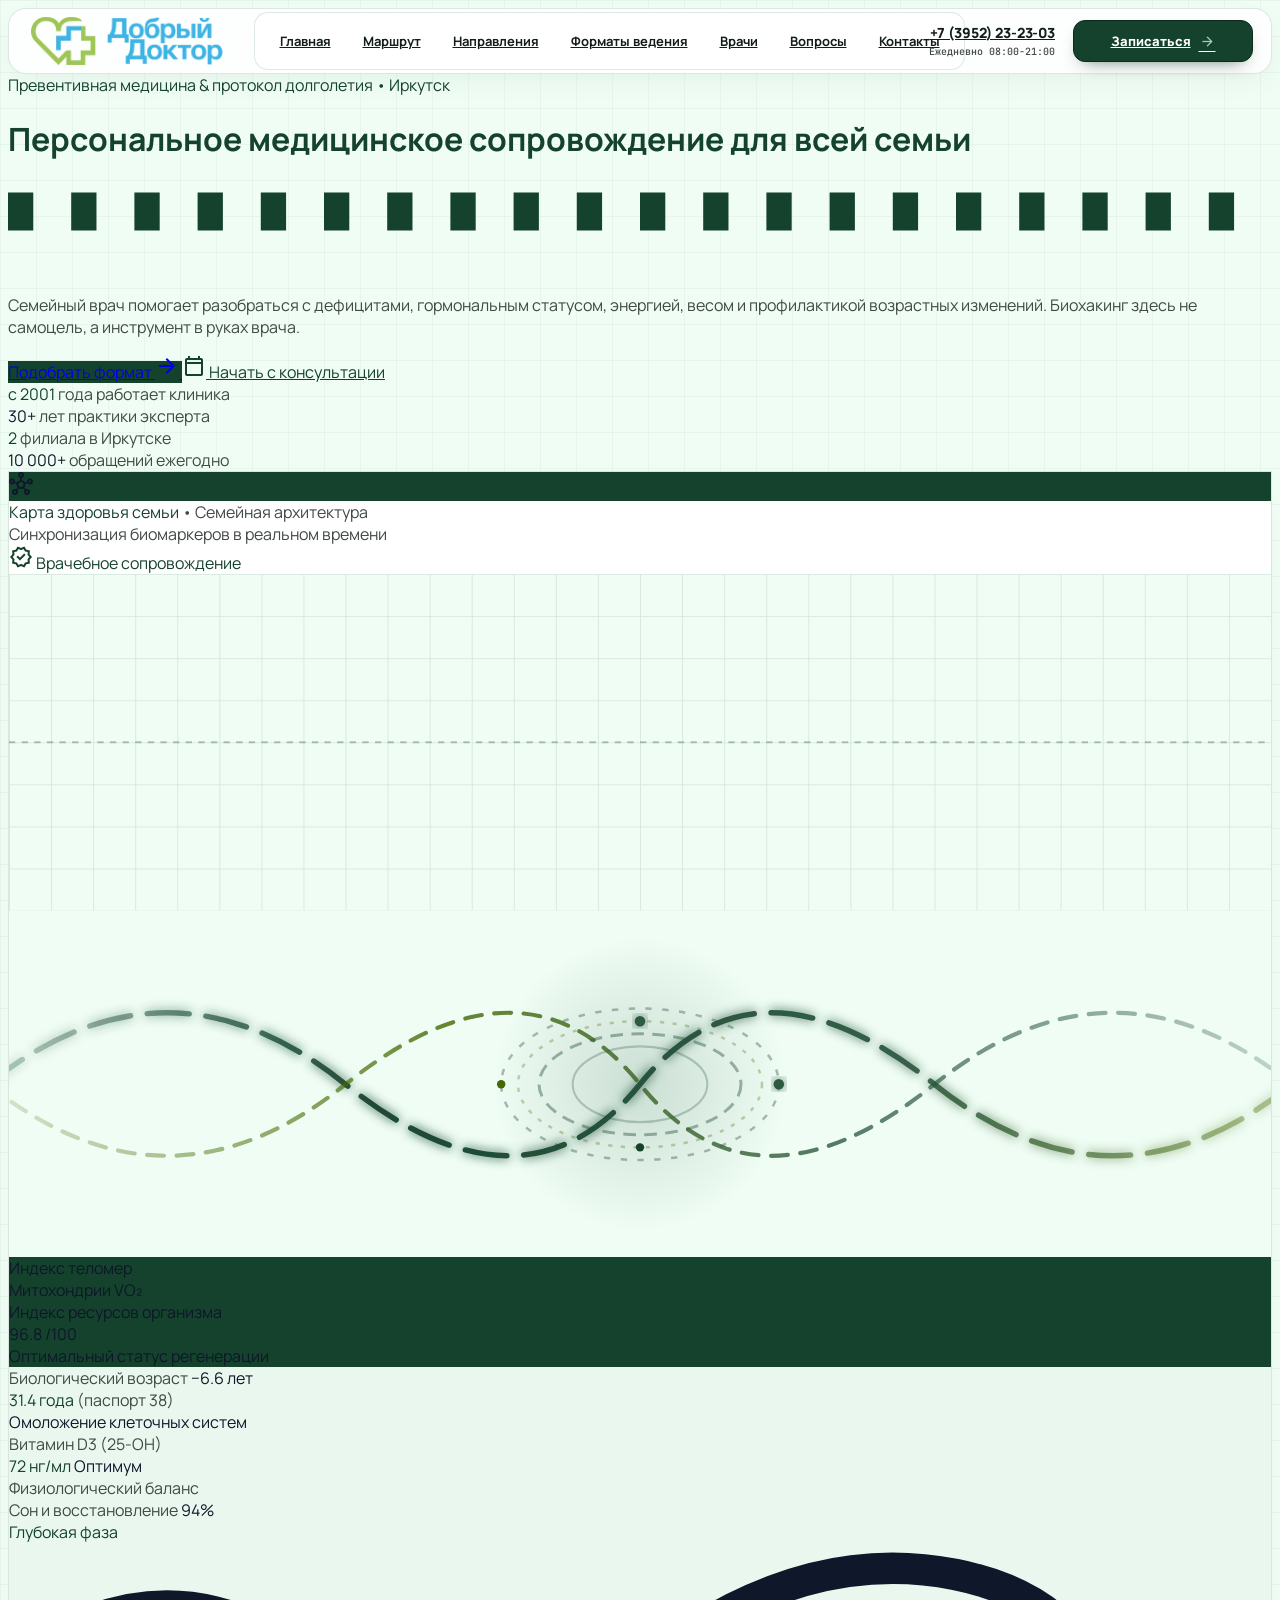
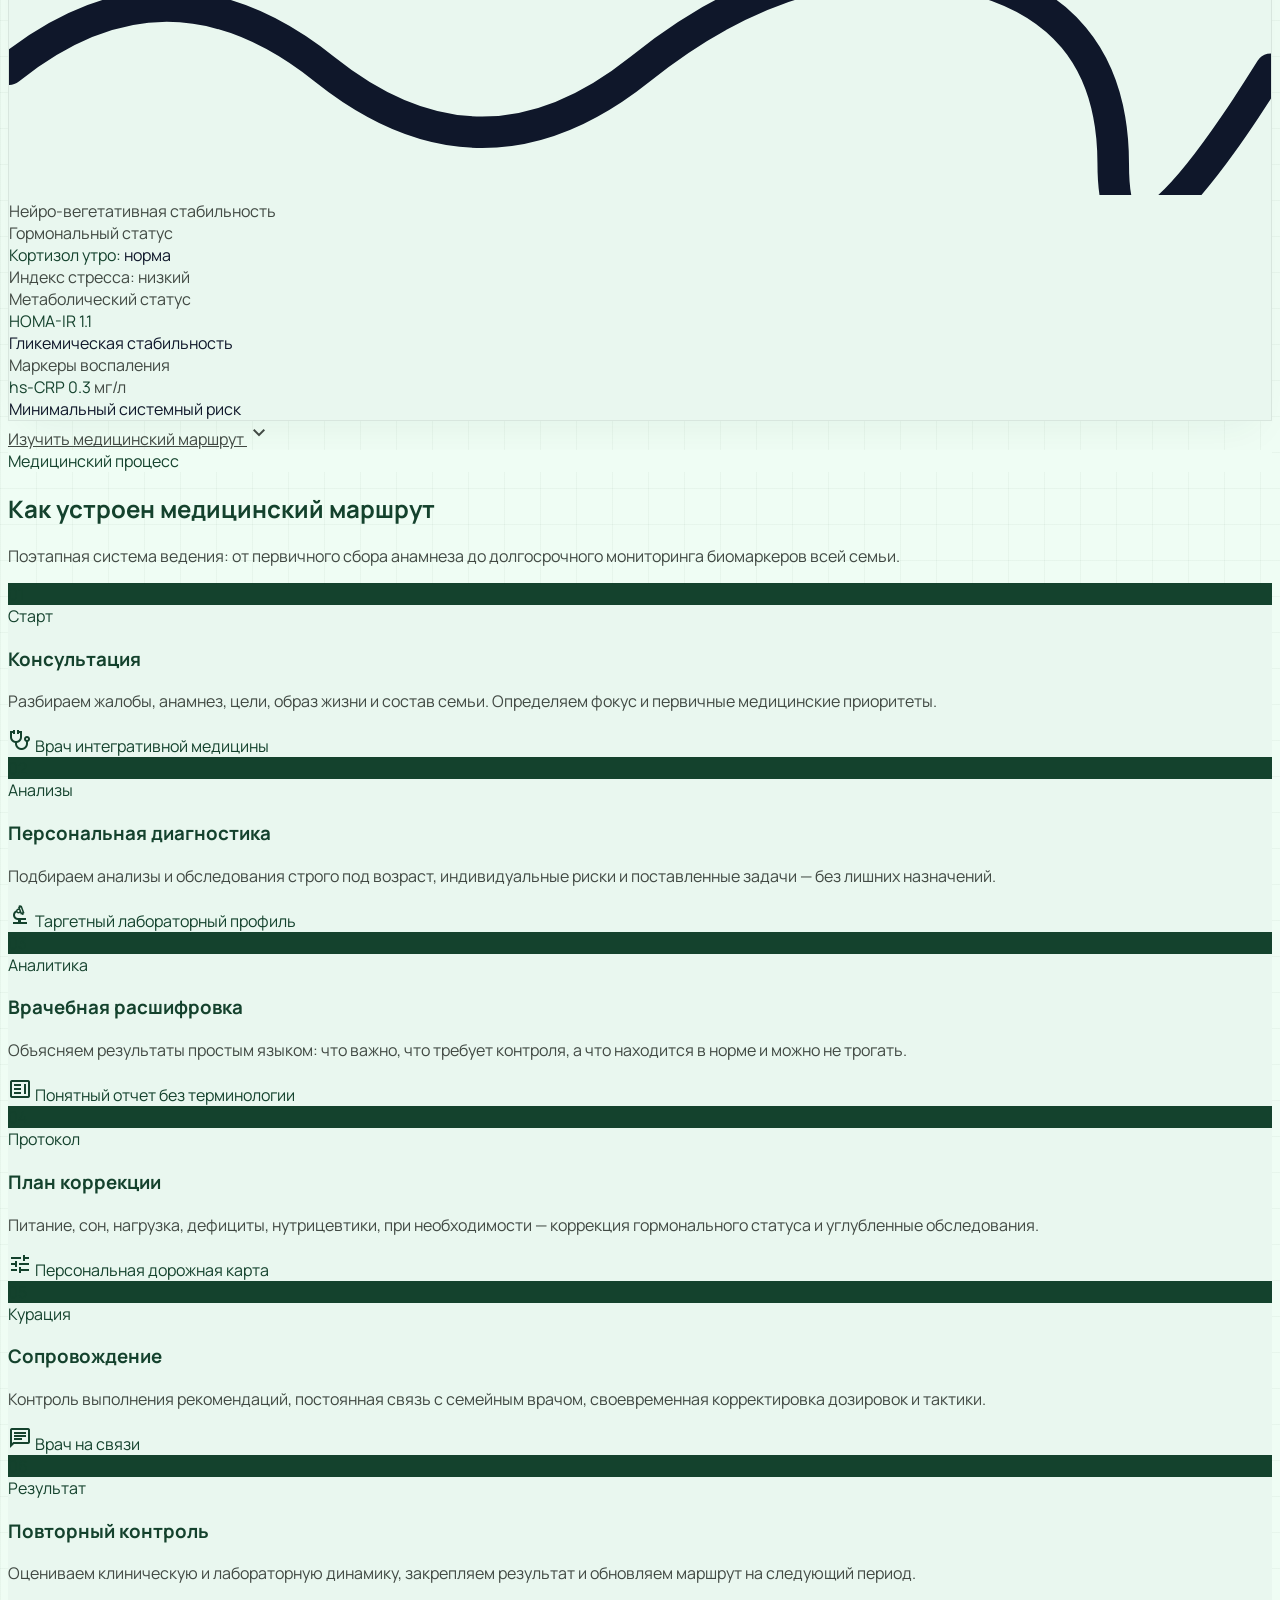
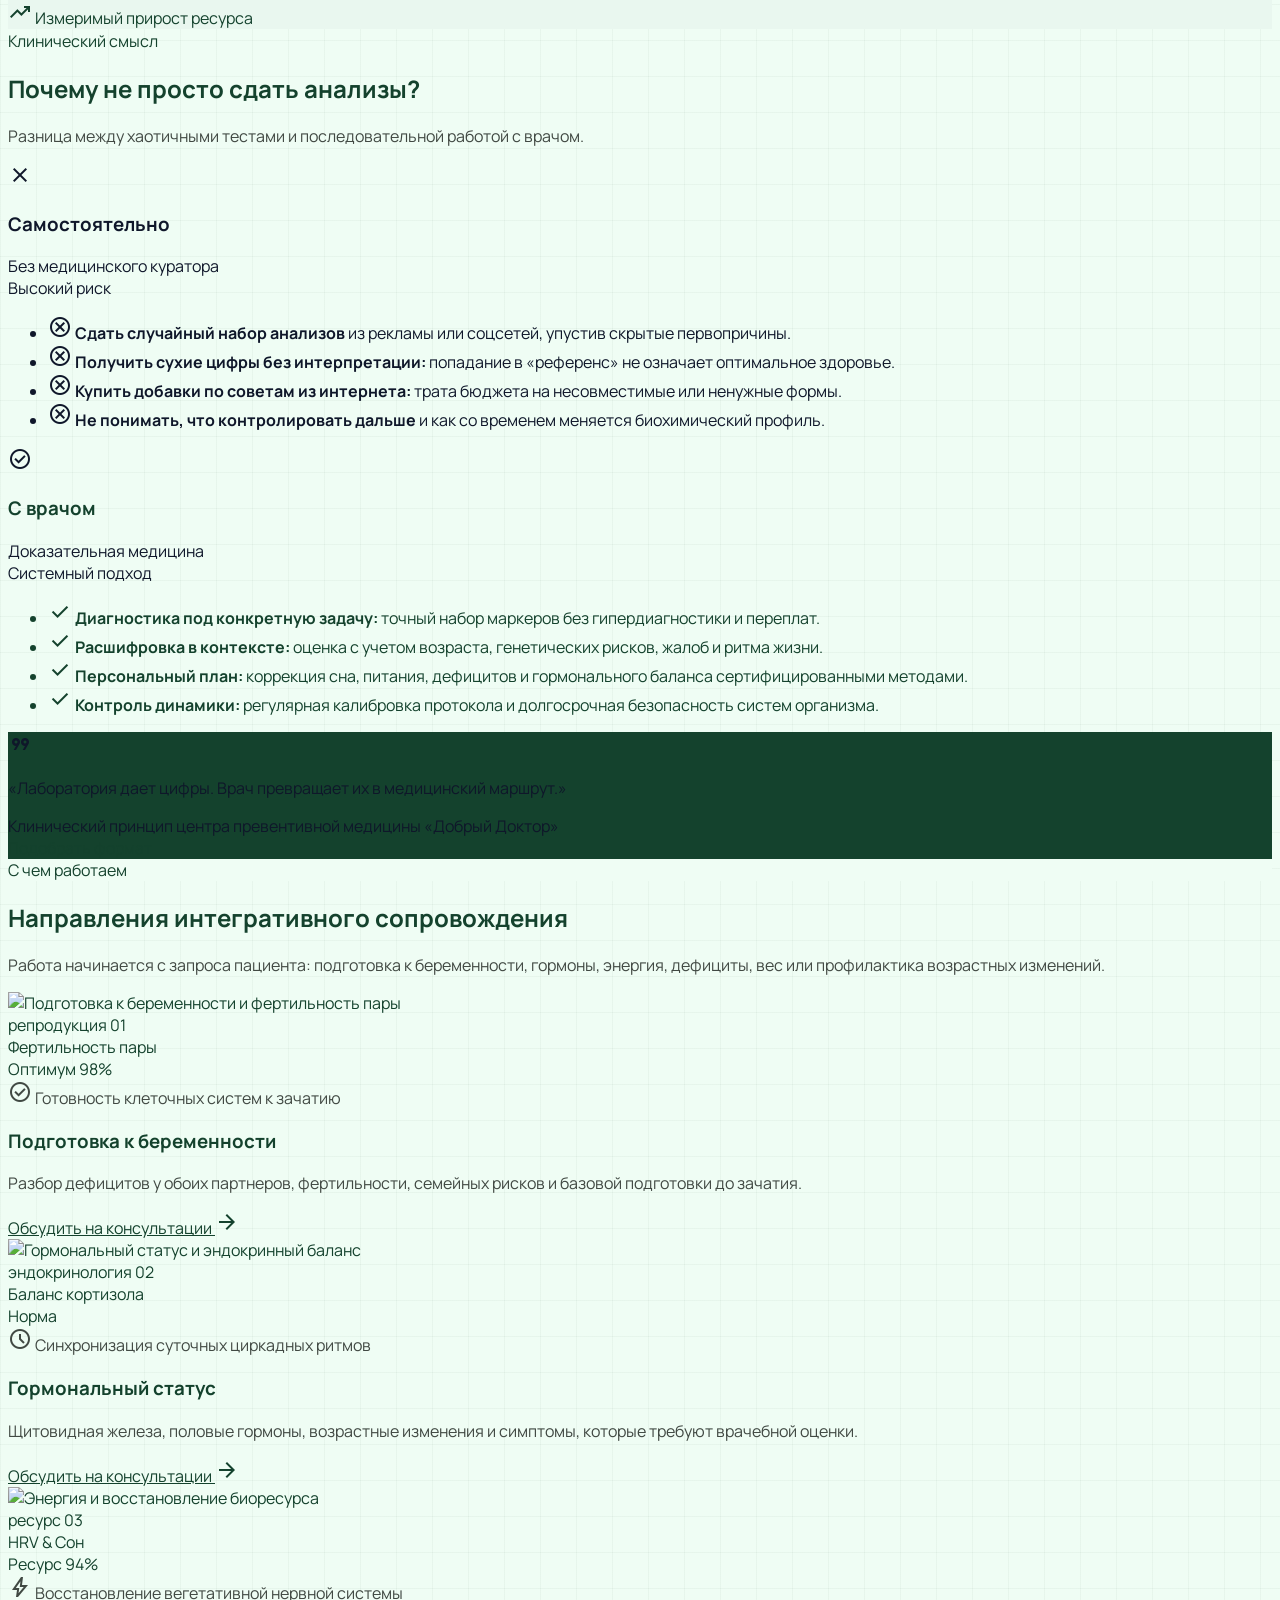
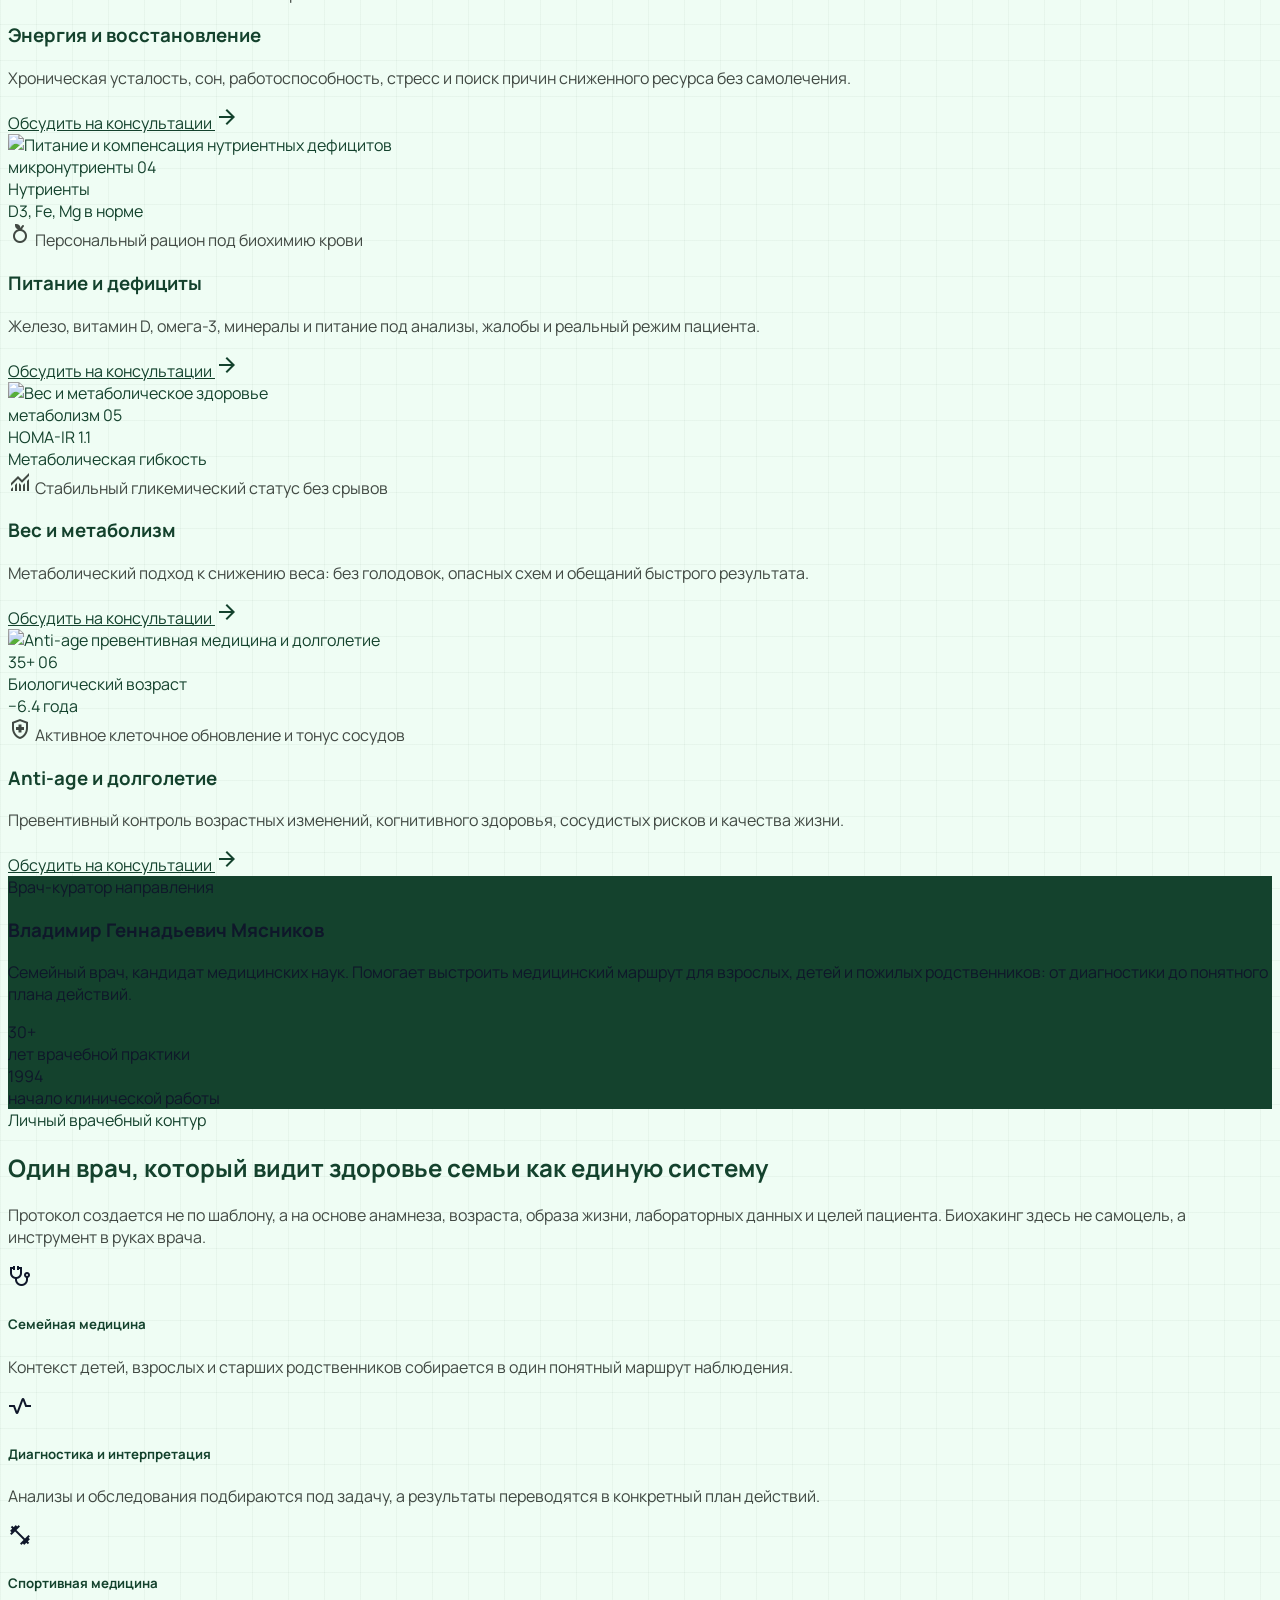
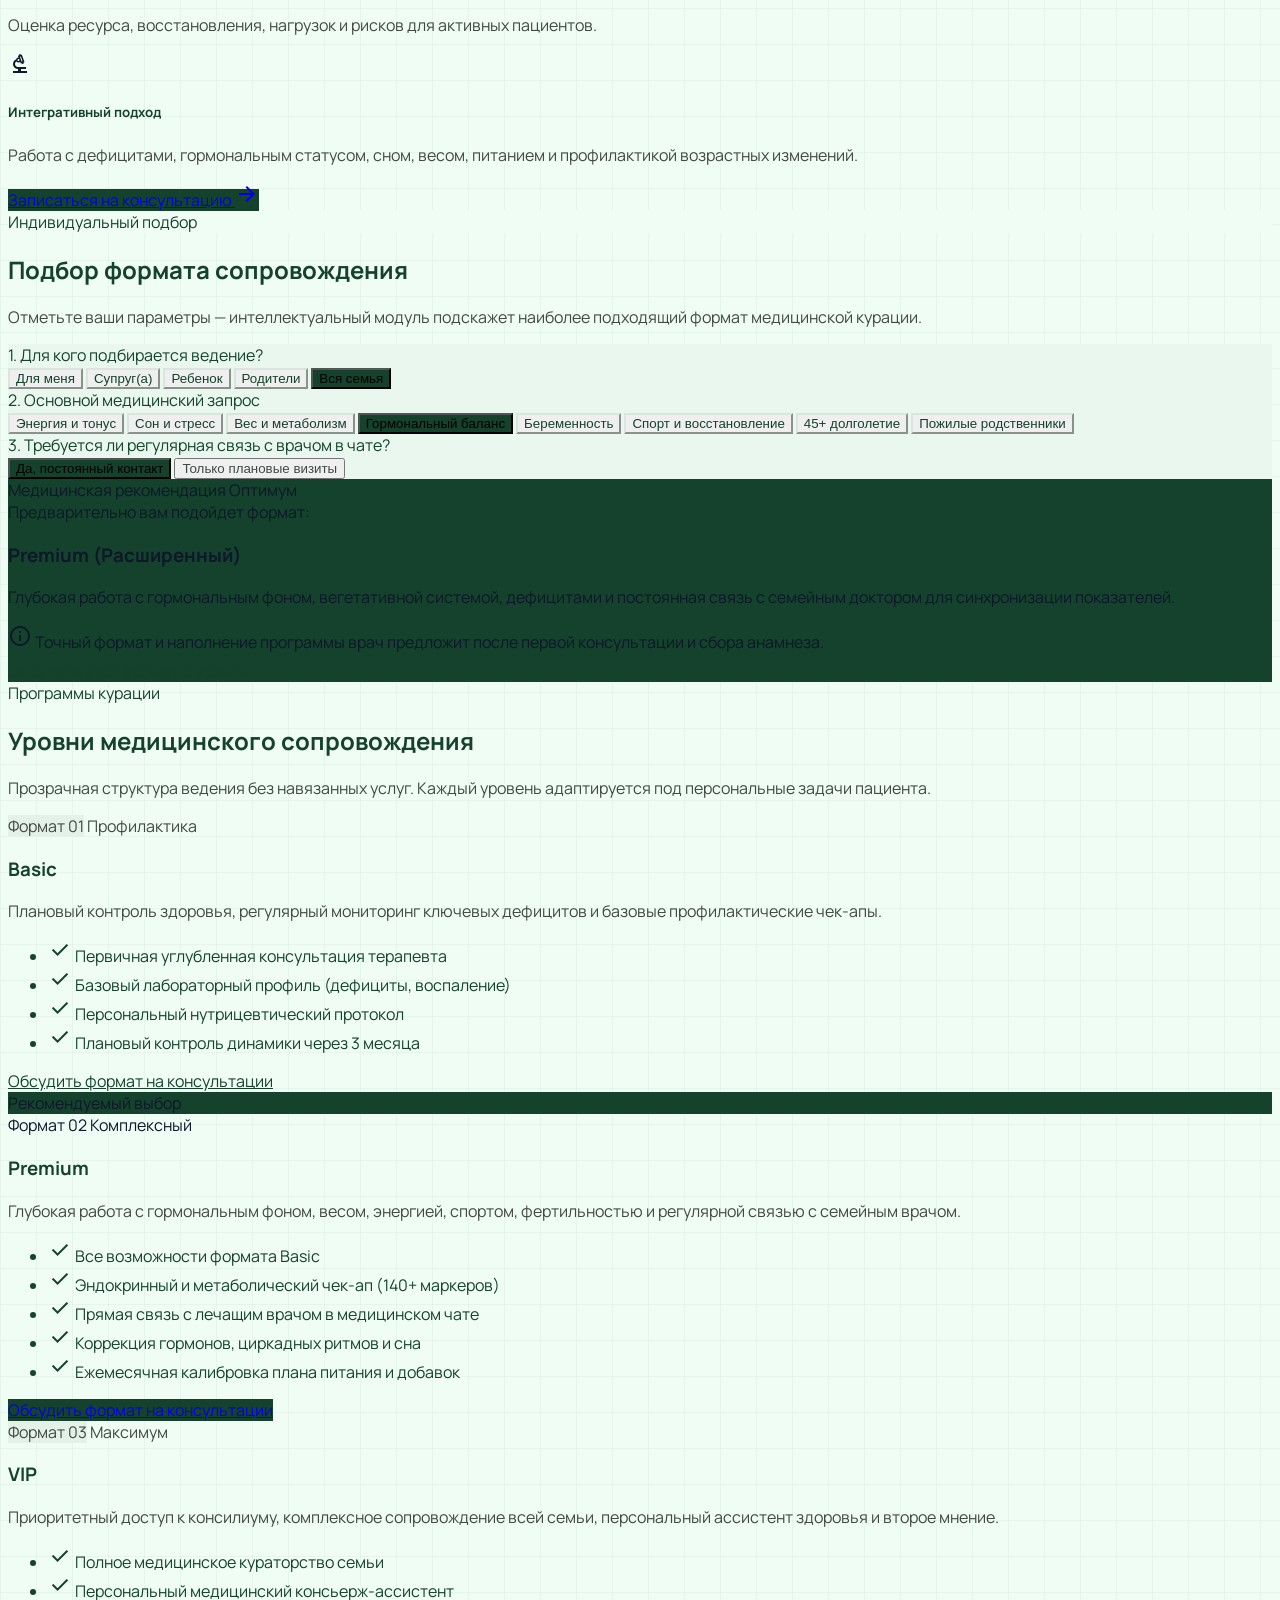
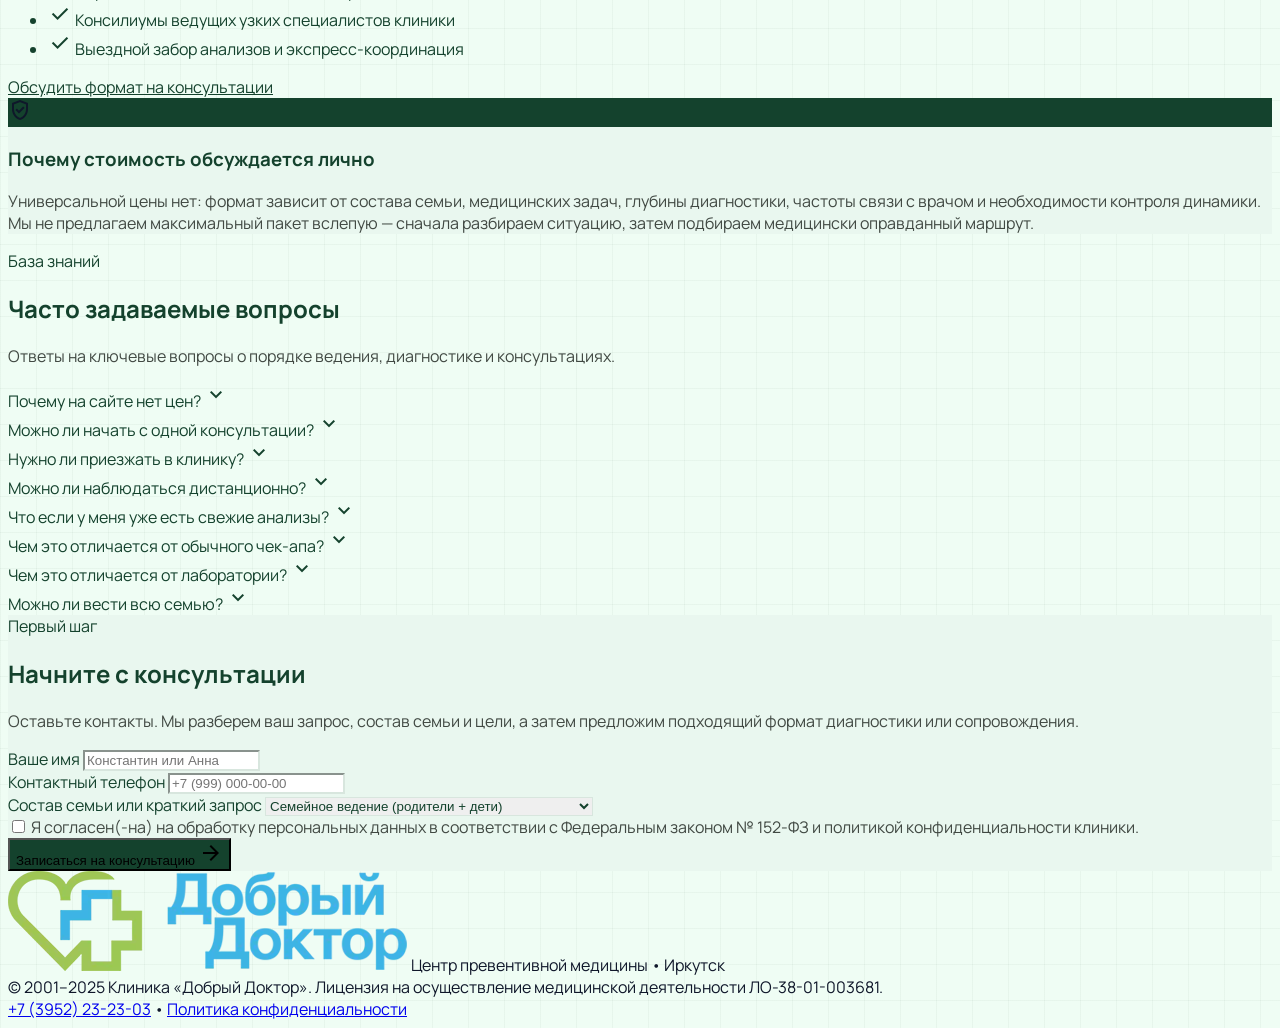
==== commit 706cff7d: "Revise doctor section for single physician" ====
--- a/index.html
+++ b/index.html
@@ -826,48 +826,66 @@
 <!-- DOCTORS & CLINICAL EXPERTISE SECTION (Preserving image 15) -->
 <section class="relative z-10 w-full py-20 px-5 sm:px-8 bg-surface-container-low/80 border-t border-clinical-border" id="doctors-section">
 <div class="max-w-[1440px] mx-auto">
-<div class="grid grid-cols-1 lg:grid-cols-12 gap-10 items-center">
-<!-- Portrait Frame -->
-<div class="lg:col-span-6 relative">
-<div class="relative rounded-3xl overflow-hidden border border-clinical-border shadow-xl bg-white">
-<img alt="Врачебный консилиум клиники Добрый Доктор" class="w-full h-[460px] object-cover object-center" src="https://lh3.googleusercontent.com/aida/[base64]"/>
-<div class="absolute inset-0 bg-gradient-to-t from-tech-obsidian/85 via-tech-obsidian/20 to-transparent"></div>
-<div class="absolute bottom-6 inset-x-6 text-white">
-<div class="inline-flex items-center gap-2 px-3 py-1 rounded-md bg-emerald-600/90 backdrop-blur-md text-white text-[11px] font-mono font-bold uppercase mb-2">
-              Врачебный консилиум
-            </div>
-<h4 class="text-[22px] font-extrabold tracking-tight">Ведущие превентивные терапевты и эндокринологи</h4>
-<p class="text-[13px] text-slate-200 mt-1">Опыт комплексного ведения пациентов более 30 лет. Никаких шаблонных протоколов.</p>
-</div>
-</div>
-</div>
-<!-- Text & Trust Matrix -->
-<div class="lg:col-span-6 flex flex-col justify-center">
+<div class="grid grid-cols-1 lg:grid-cols-12 gap-8 lg:gap-10 items-stretch">
+<div class="lg:col-span-5">
+<div class="h-full rounded-3xl bg-forest text-white border border-emerald-900 shadow-xl p-7 sm:p-8 relative overflow-hidden">
+<div class="absolute inset-0 opacity-20 clinical-grid"></div>
+<div class="absolute -right-24 -top-24 w-72 h-72 rounded-full border border-emerald-300/25"></div>
+<div class="absolute -right-10 top-20 w-36 h-36 rounded-full border border-emerald-300/20"></div>
+<div class="relative z-10 h-full flex flex-col justify-between gap-10">
+<div>
+<div class="inline-flex items-center gap-2 px-3 py-1 rounded-md bg-white/10 border border-white/10 text-emerald-200 text-[11px] font-mono font-bold uppercase mb-6">
+<span class="w-2 h-2 rounded-full bg-emerald-300"></span>
+Врач-куратор направления
+</div>
+<h3 class="text-[30px] sm:text-[36px] font-extrabold tracking-tight leading-[1.08] mb-4">Владимир Геннадьевич Мясников</h3>
+<p class="text-[15px] text-emerald-50/85 leading-relaxed max-w-[460px]">Семейный врач, кандидат медицинских наук. Помогает выстроить медицинский маршрут для взрослых, детей и пожилых родственников: от диагностики до понятного плана действий.</p>
+</div>
+<div class="grid grid-cols-2 gap-3">
+<div class="rounded-2xl bg-white/9 border border-white/10 p-4">
+<div class="text-[28px] font-extrabold font-mono text-white leading-none">30+</div>
+<div class="text-[11px] text-emerald-100/75 mt-2 leading-snug">лет врачебной практики</div>
+</div>
+<div class="rounded-2xl bg-white/9 border border-white/10 p-4">
+<div class="text-[28px] font-extrabold font-mono text-white leading-none">1994</div>
+<div class="text-[11px] text-emerald-100/75 mt-2 leading-snug">начало клинической работы</div>
+</div>
+</div>
+</div>
+</div>
+</div>
+<div class="lg:col-span-7 flex flex-col justify-center">
 <div class="inline-flex items-center gap-2 px-3.5 py-1.5 rounded-full bg-white border border-clinical-border w-max mb-4">
 <span class="w-2 h-2 rounded-full bg-emerald-600"></span>
-<span class="text-[11px] font-bold tracking-wider uppercase text-forest font-mono">Доказательная база</span>
-</div>
-<h2 class="text-[32px] sm:text-[40px] font-extrabold tracking-tight text-forest leading-[1.15] mb-4">
-          Команда врачей, которая смотрит на организм как на единую систему
-        </h2>
-<p class="text-[15.5px] text-clinical-subtle leading-relaxed mb-8">
-          В клинике «Добрый Доктор» каждый протокол создается на стыке глубокой биохимической лабораторной диагностики, функциональных тестов и доказательных клинических рекомендаций.
-        </p>
+<span class="text-[11px] font-bold tracking-wider uppercase text-forest font-mono">Личный врачебный контур</span>
+</div>
+<h2 class="text-[32px] sm:text-[40px] font-extrabold tracking-tight text-forest leading-[1.15] mb-4">Один врач, который видит здоровье семьи как единую систему</h2>
+<p class="text-[15.5px] text-clinical-subtle leading-relaxed mb-8 max-w-[720px]">Протокол создается не по шаблону, а на основе анамнеза, возраста, образа жизни, лабораторных данных и целей пациента. Биохакинг здесь не самоцель, а инструмент в руках врача.</p>
 <div class="grid grid-cols-1 sm:grid-cols-2 gap-4">
-<div class="bg-white p-4 rounded-xl border border-clinical-border">
+<div class="bg-white p-5 rounded-xl border border-clinical-border">
+<span class="material-symbols-outlined text-emerald-700 text-[26px]">stethoscope</span>
+<h5 class="text-[15px] font-bold text-forest mt-2 mb-1">Семейная медицина</h5>
+<p class="text-[12.5px] text-clinical-subtle leading-relaxed">Контекст детей, взрослых и старших родственников собирается в один понятный маршрут наблюдения.</p>
+</div>
+<div class="bg-white p-5 rounded-xl border border-clinical-border">
 <span class="material-symbols-outlined text-emerald-700 text-[26px]">vital_signs</span>
-<h5 class="text-[15px] font-bold text-forest mt-2 mb-1">Глубокая диагностика</h5>
-<p class="text-[12.5px] text-clinical-subtle">Более 140 биомаркеров метаболизма, гормонов и клеточного старения.</p>
-</div>
-<div class="bg-white p-4 rounded-xl border border-clinical-border">
-<span class="material-symbols-outlined text-emerald-700 text-[26px]">handshake</span>
-<h5 class="text-[15px] font-bold text-forest mt-2 mb-1">Врач на связи</h5>
-<p class="text-[12.5px] text-clinical-subtle">Постоянный мониторинг динамики и оперативная корректировка назначений.</p>
+<h5 class="text-[15px] font-bold text-forest mt-2 mb-1">Диагностика и интерпретация</h5>
+<p class="text-[12.5px] text-clinical-subtle leading-relaxed">Анализы и обследования подбираются под задачу, а результаты переводятся в конкретный план действий.</p>
+</div>
+<div class="bg-white p-5 rounded-xl border border-clinical-border">
+<span class="material-symbols-outlined text-emerald-700 text-[26px]">fitness_center</span>
+<h5 class="text-[15px] font-bold text-forest mt-2 mb-1">Спортивная медицина</h5>
+<p class="text-[12.5px] text-clinical-subtle leading-relaxed">Оценка ресурса, восстановления, нагрузок и рисков для активных пациентов.</p>
+</div>
+<div class="bg-white p-5 rounded-xl border border-clinical-border">
+<span class="material-symbols-outlined text-emerald-700 text-[26px]">biotech</span>
+<h5 class="text-[15px] font-bold text-forest mt-2 mb-1">Интегративный подход</h5>
+<p class="text-[12.5px] text-clinical-subtle leading-relaxed">Работа с дефицитами, гормональным статусом, сном, весом, питанием и профилактикой возрастных изменений.</p>
 </div>
 </div>
 <div class="mt-8">
 <a class="px-7 py-3.5 bg-forest hover:bg-emerald-deep text-white rounded-xl text-[14px] font-bold tracking-tight shadow-sm transition-all hover:scale-[1.01] active:scale-[0.98] inline-flex items-center gap-2.5" href="#contact-section">
-<span>Записаться на консилиум</span>
+<span>Записаться на консультацию</span>
 <span class="material-symbols-outlined text-[18px] text-emerald-300">arrow_forward</span>
 </a>
 </div>
--- a/css/styles.css
+++ b/css/styles.css
@@ -9,6 +9,16 @@
 @keyframes wave-dash-flow {
   0% { stroke-dashoffset: 600; }
   100% { stroke-dashoffset: 0; }
+}
+@keyframes contentReveal {
+  from {
+    opacity: 0;
+    transform: translateY(14px) scale(0.985);
+  }
+  to {
+    opacity: 1;
+    transform: translateY(0) scale(1);
+  }
 }
 .bio-orbital-cw {
   transform-box: fill-box;
@@ -68,6 +78,27 @@
     .pulse-dot {
       animation: pulseGlowDot 2.8s cubic-bezier(0.4, 0, 0.6, 1) infinite;
     }
+
+    .site-header-shell,
+    main > *,
+    section,
+    footer {
+      opacity: 0;
+      transform: translateY(14px) scale(0.985);
+      animation: contentReveal 560ms cubic-bezier(0.23, 1, 0.32, 1) forwards;
+      will-change: opacity, transform;
+    }
+
+    .site-header-shell { animation-delay: 80ms; }
+    main > *:nth-child(1) { animation-delay: 160ms; }
+    main > *:nth-child(2) { animation-delay: 240ms; }
+    main > *:nth-child(3) { animation-delay: 320ms; }
+    section:nth-of-type(1) { animation-delay: 380ms; }
+    section:nth-of-type(2) { animation-delay: 440ms; }
+    section:nth-of-type(3) { animation-delay: 500ms; }
+    section:nth-of-type(4) { animation-delay: 560ms; }
+    section:nth-of-type(5) { animation-delay: 620ms; }
+    footer { animation-delay: 680ms; }
 
     .nordic-glass {
       background: rgba(255, 255, 255, 0.88);
@@ -312,6 +343,17 @@
       }
     }
 
+    @media (prefers-reduced-motion: reduce) {
+      .site-header-shell,
+      main > *,
+      section,
+      footer {
+        opacity: 1 !important;
+        transform: none !important;
+        animation: none !important;
+      }
+    }
+
     /* Accordion details marker removal */
     details summary::-webkit-details-marker {
       display: none;
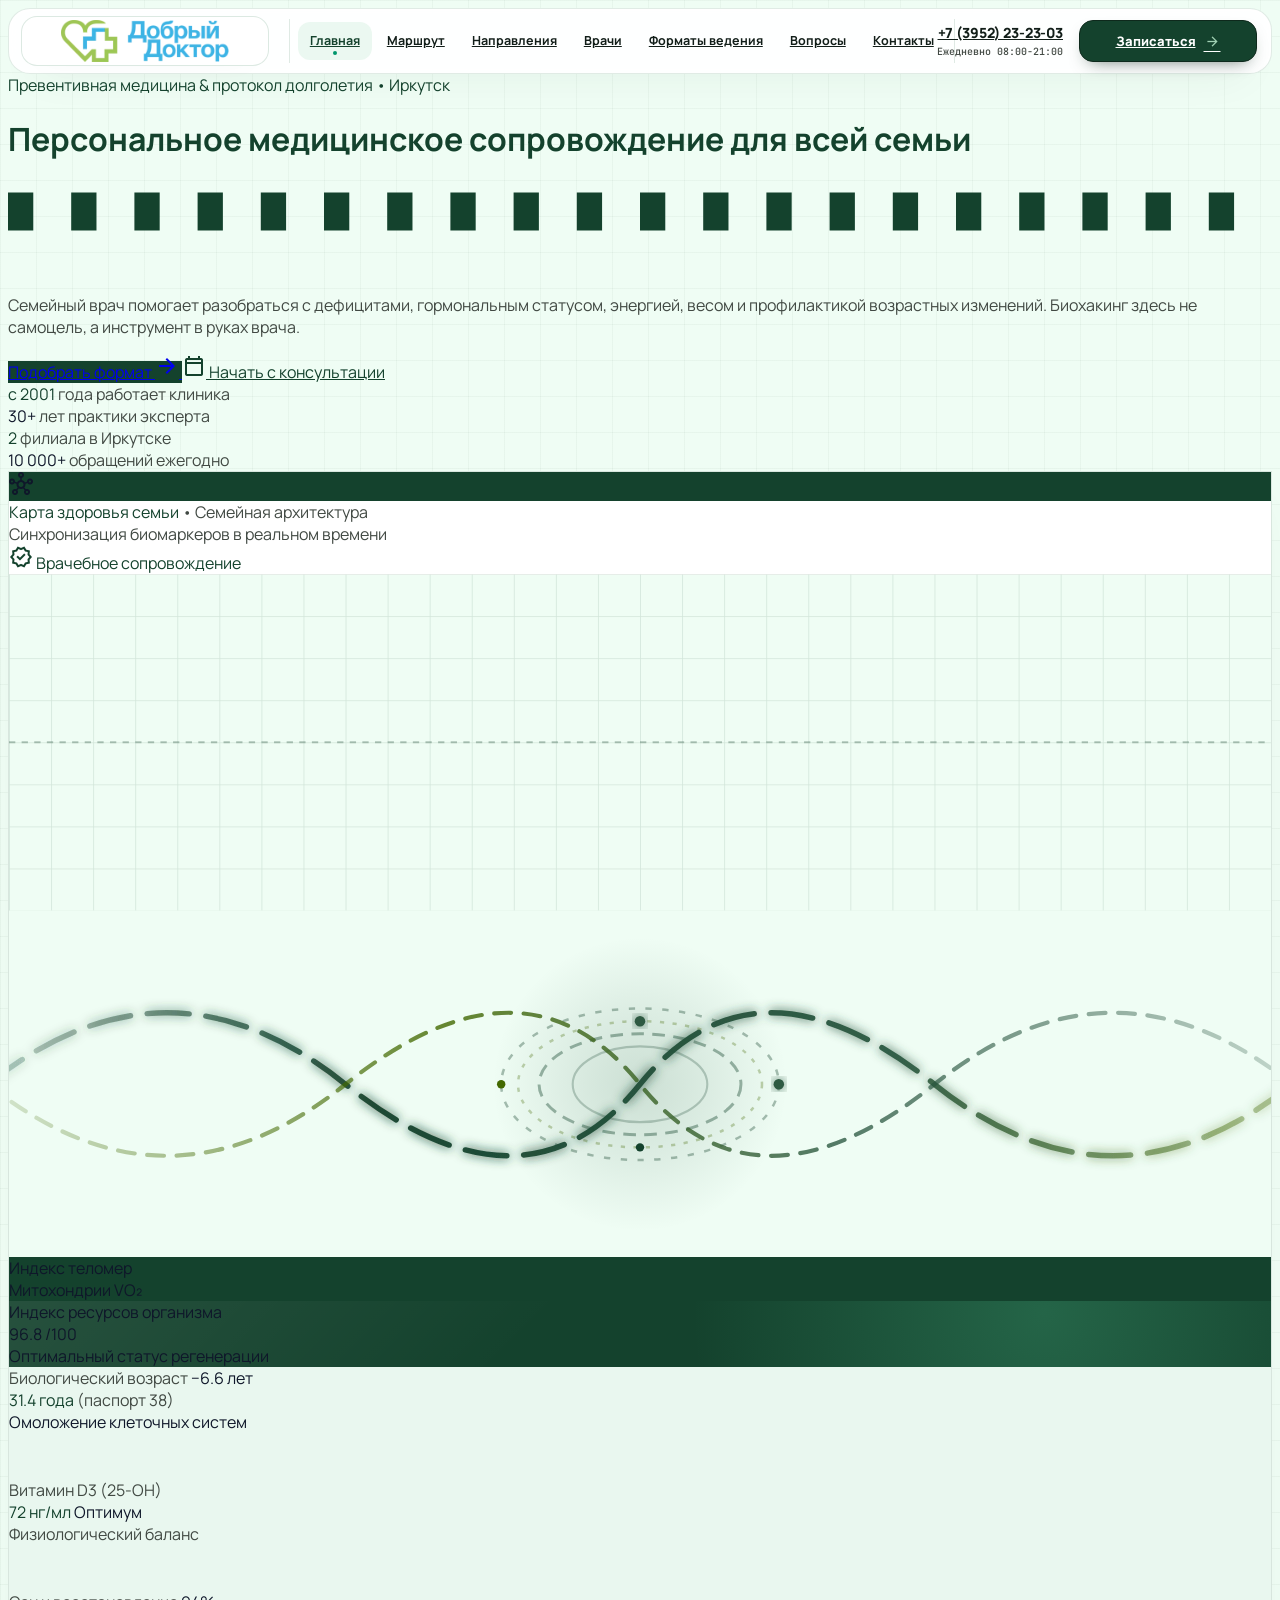
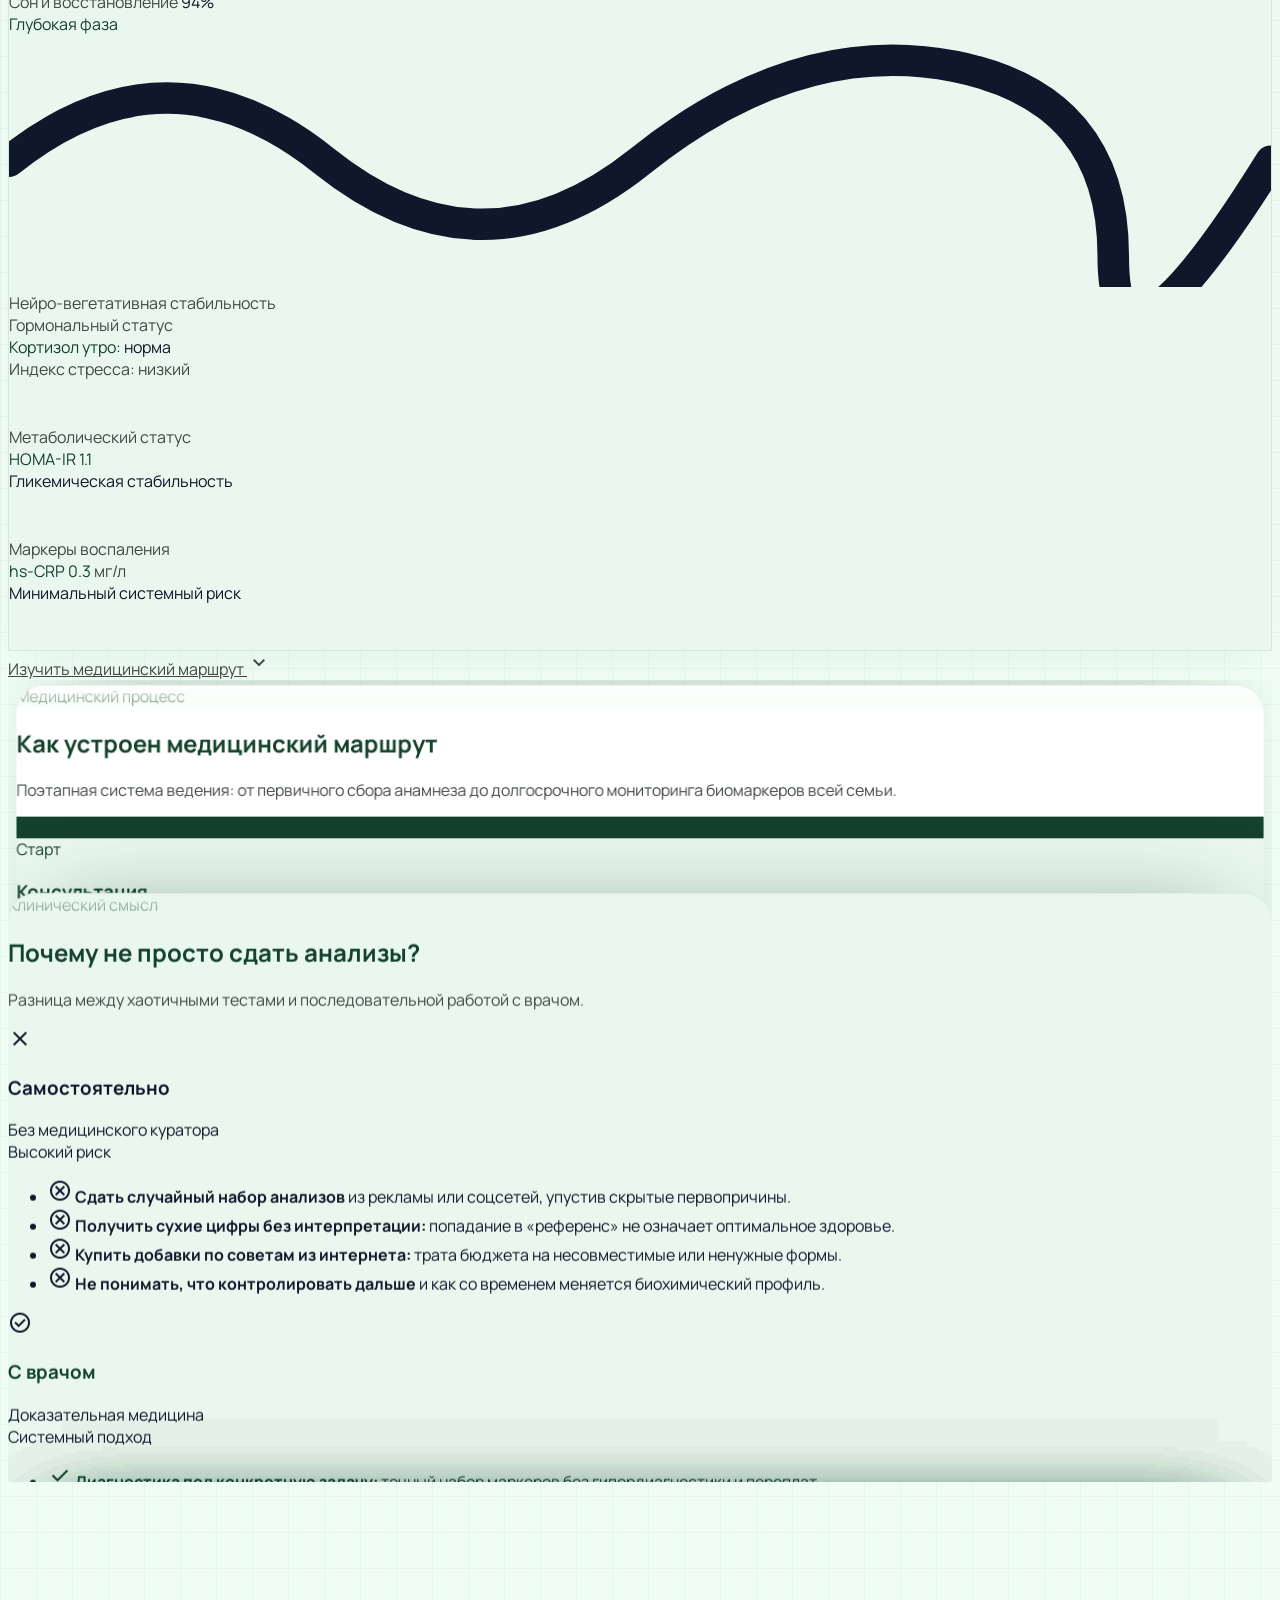
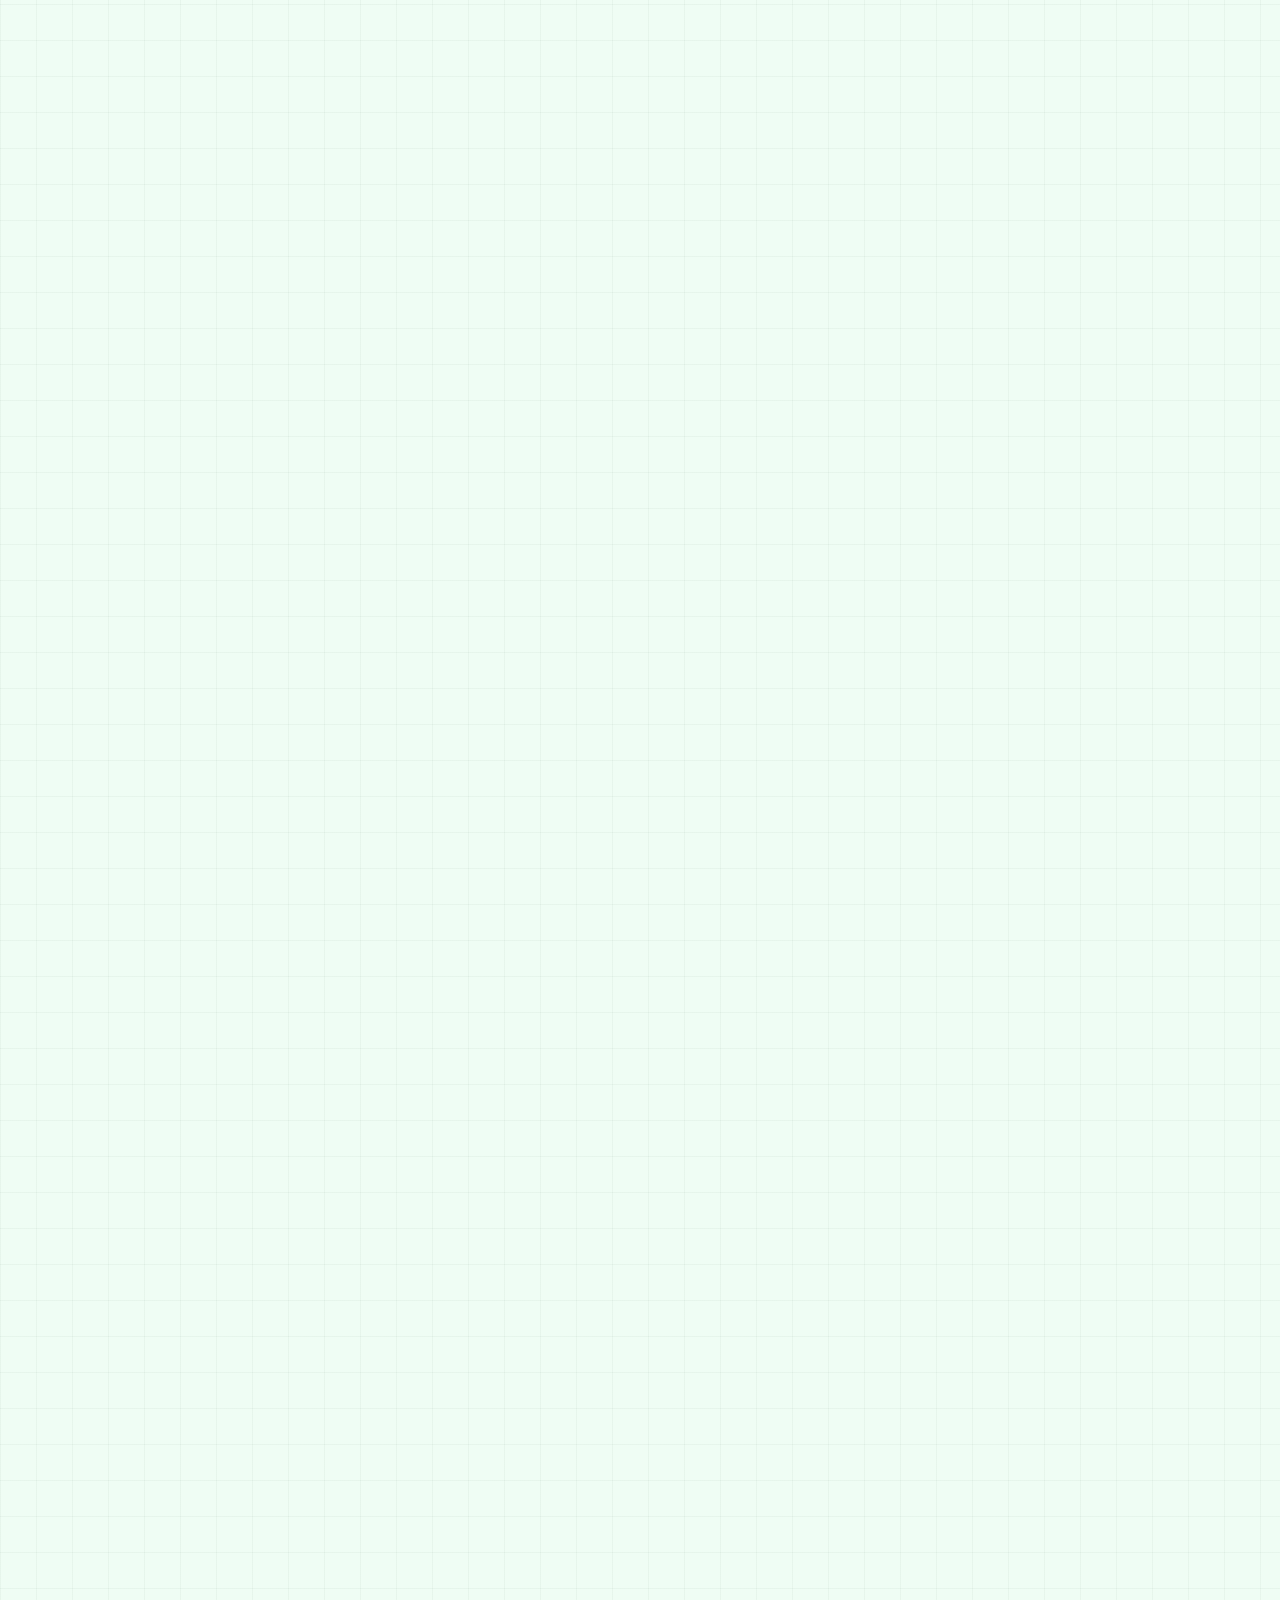
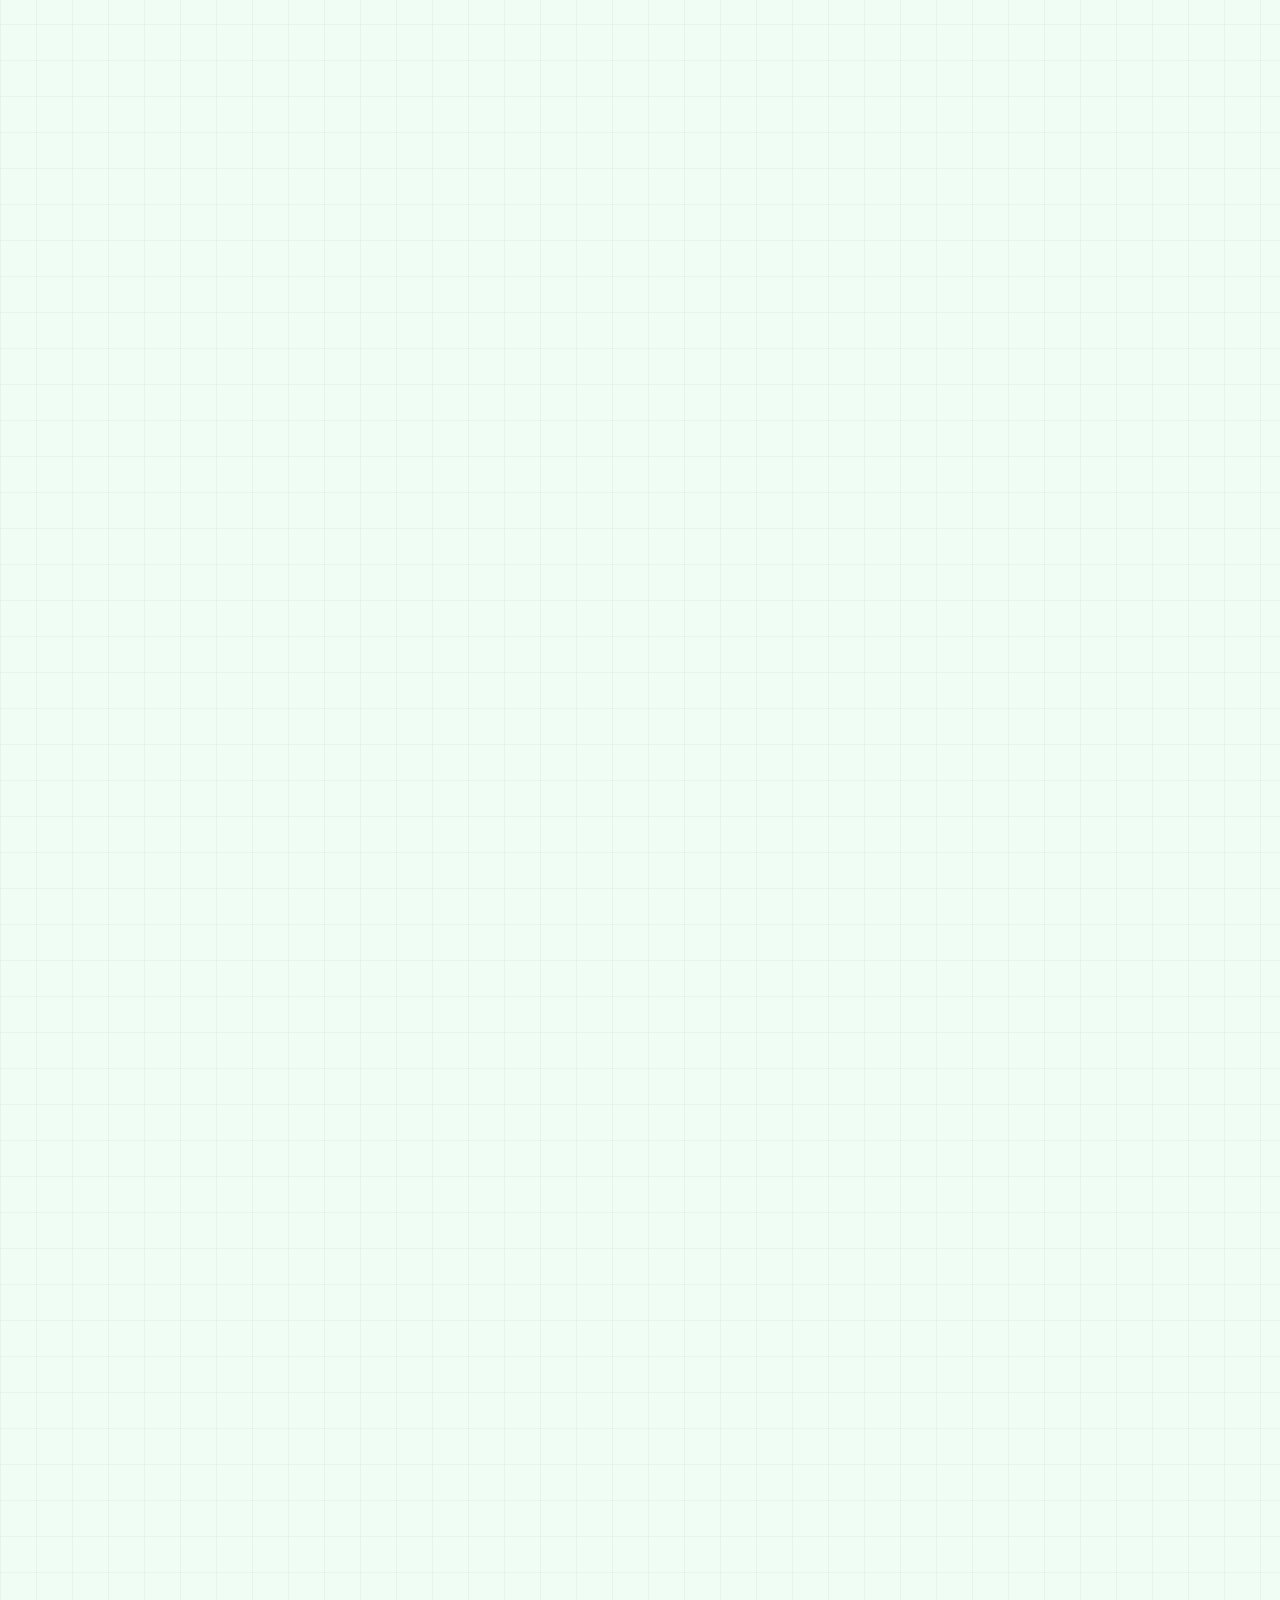
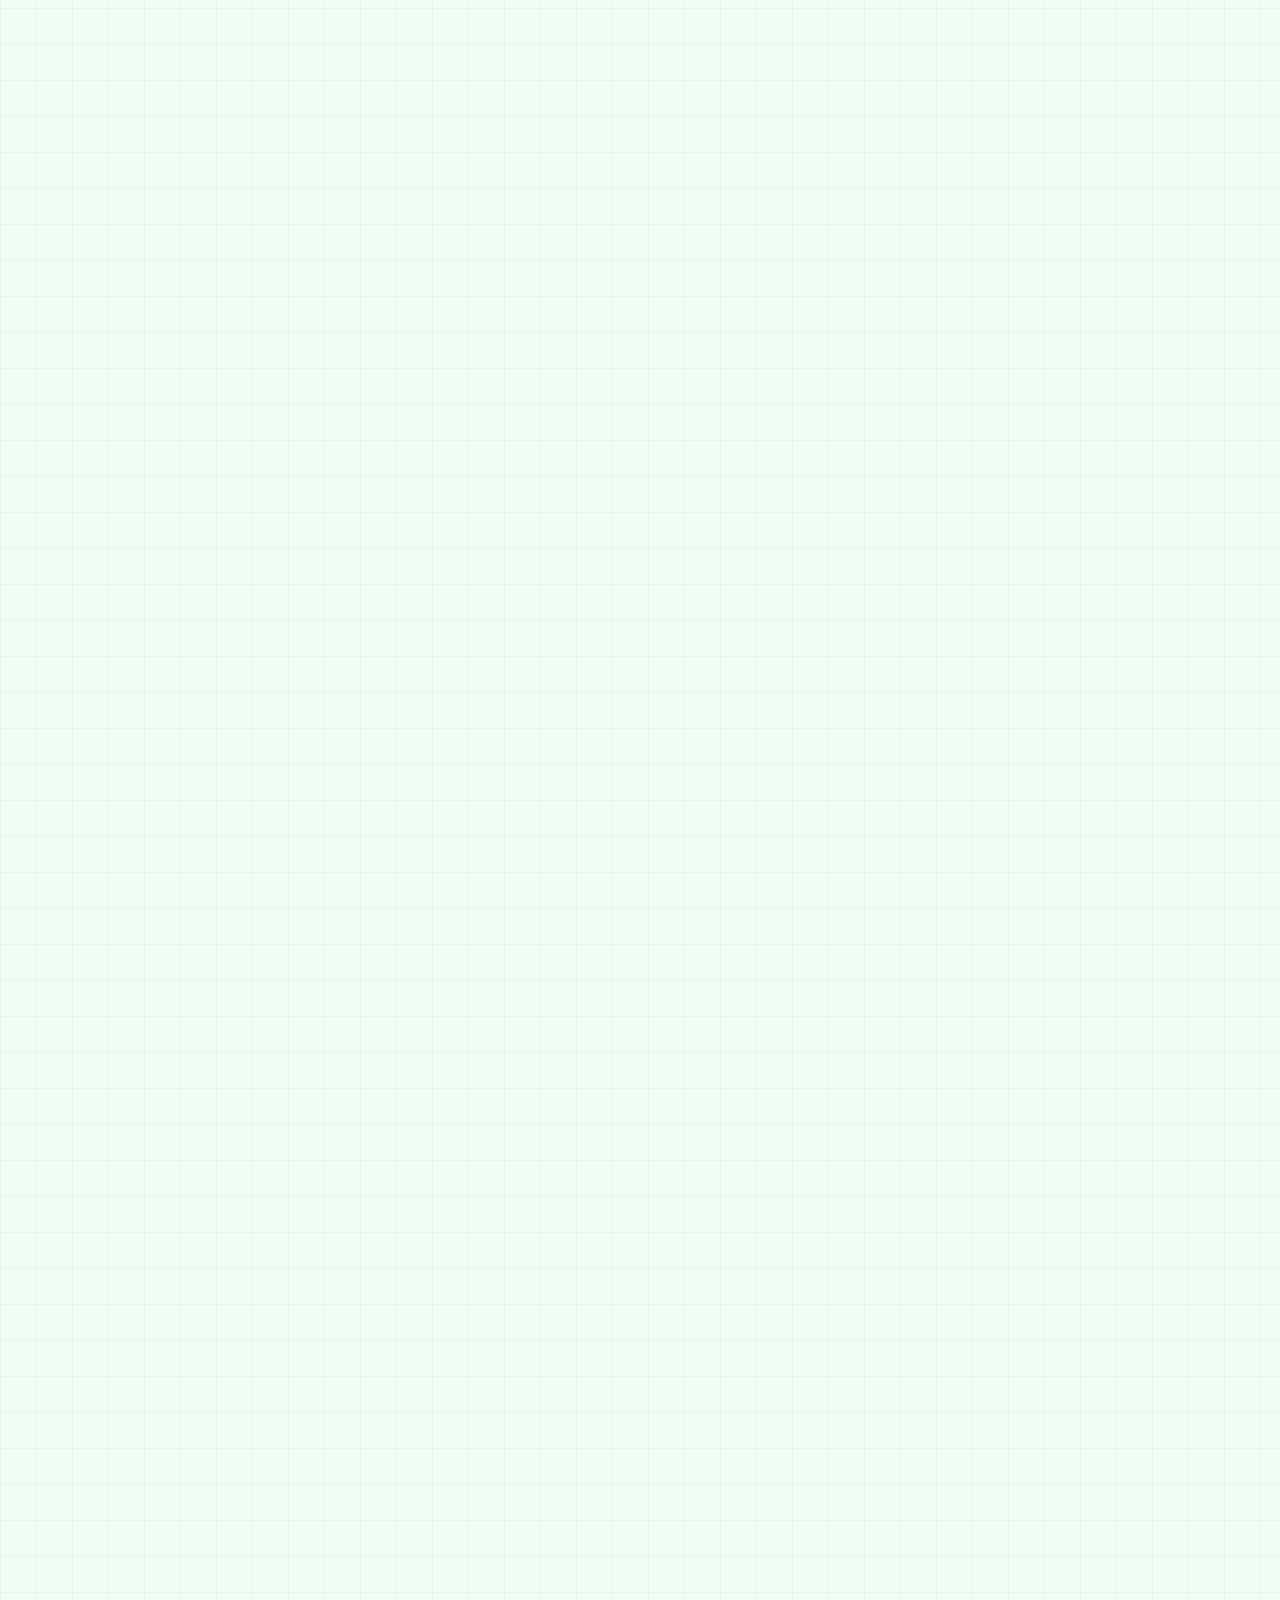
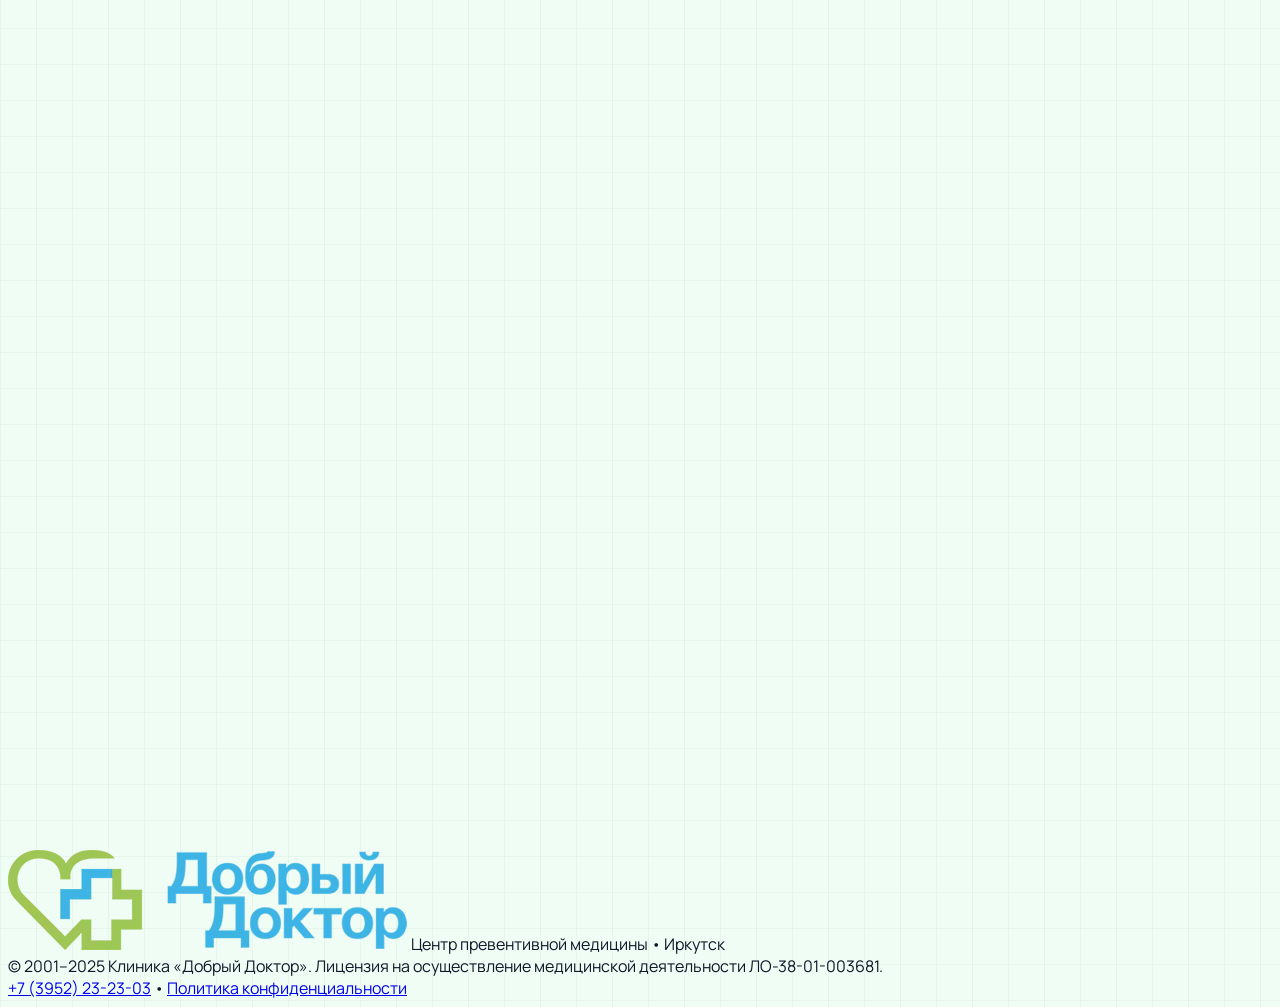
==== commit 00d856f9: "Polish stacked scroll and header interactions" ====
--- a/index.html
+++ b/index.html
@@ -32,8 +32,8 @@
 <a class="site-nav-link" href="#">Главная</a>
 <a class="site-nav-link" href="#route-section">Маршрут</a>
 <a class="site-nav-link" href="#directions-section">Направления</a>
+<a class="site-nav-link" href="#doctors-section">Врачи</a>
 <a class="site-nav-link" href="#formats-section">Форматы ведения</a>
-<a class="site-nav-link" href="#doctors-section">Врачи</a>
 <a class="site-nav-link" href="#faq-section">Вопросы</a>
 <a class="site-nav-link" href="#contact-section">Контакты</a>
 </nav>
@@ -142,7 +142,7 @@
 <!-- Center Interactive Waveform & Core Index Banner -->
 <div class="grid grid-cols-1 lg:grid-cols-12 gap-6 items-center my-6">
 <!-- Wave Canvas -->
-<div class="lg:col-span-8 bg-clinical-ice rounded-2xl p-4 border border-clinical-border relative overflow-hidden h-[180px] flex items-center justify-center">
+<div class="health-map-wave lg:col-span-8 bg-clinical-ice rounded-2xl p-4 border border-clinical-border relative overflow-hidden h-[180px] flex items-center justify-center">
 <svg class="absolute inset-0 w-full h-full opacity-40" preserveaspectratio="none" viewbox="0 0 600 160">
 <defs>
 <pattern height="20" id="tech-grid" patternunits="userSpaceOnUse" width="20">
@@ -194,14 +194,14 @@
 <path class="bio-flow-line" d="M -10 80 Q 75 12, 160 80 T 300 80 T 440 80 T 610 80" filter="url(#glowFilter)" stroke="url(#emeraldWaveGrad)" stroke-linecap="round" stroke-width="2.6"></path>
 <path class="bio-flow-pulse" d="M -10 80 Q 75 148, 160 80 T 300 80 T 440 80 T 610 80" stroke="url(#limeWaveGrad)" stroke-linecap="round" stroke-width="2"></path>
 </svg>
-<div class="absolute left-[28%] top-[35%] -translate-x-1/2 -translate-y-1/2 flex flex-col items-center group cursor-pointer">
+<div class="health-map-marker absolute left-[28%] top-[35%] -translate-x-1/2 -translate-y-1/2 flex flex-col items-center group cursor-pointer">
 <div class="px-2.5 py-0.5 rounded-md bg-forest text-white text-[10px] font-mono font-medium shadow-sm mb-1">Индекс теломер</div>
 <div class="relative flex items-center justify-center">
 <span class="pulse-dot absolute w-4 h-4 rounded-full bg-emerald-400"></span>
 <span class="w-2.5 h-2.5 rounded-full bg-emerald-600 border border-white"></span>
 </div>
 </div>
-<div class="absolute left-[65%] top-[65%] -translate-x-1/2 -translate-y-1/2 flex flex-col items-center group cursor-pointer">
+<div class="health-map-marker health-map-marker-late absolute left-[65%] top-[65%] -translate-x-1/2 -translate-y-1/2 flex flex-col items-center group cursor-pointer">
 <div class="relative flex items-center justify-center">
 <span class="pulse-dot absolute w-4 h-4 rounded-full bg-lime-400"></span>
 <span class="w-2.5 h-2.5 rounded-full bg-lime-600 border border-white"></span>
@@ -210,11 +210,11 @@
 </div>
 </div>
 <!-- Core Index Card -->
-<div class="lg:col-span-4 bg-forest text-white rounded-2xl p-6 flex flex-col justify-between h-full border border-emerald-900 shadow-md">
+<div class="health-map-score lg:col-span-4 bg-forest text-white rounded-2xl p-6 flex flex-col justify-between h-full border border-emerald-900 shadow-md">
 <div>
 <span class="text-[11px] uppercase font-bold tracking-widest text-emerald-200/70 font-mono">Индекс ресурсов организма</span>
 <div class="flex items-baseline gap-2 mt-2">
-<span class="text-[44px] font-extrabold text-white tracking-tight leading-none font-mono">96.8</span>
+<span class="health-score-value text-[44px] font-extrabold text-white tracking-tight leading-none font-mono" data-score="96.8">96.8</span>
 <span class="text-[18px] font-bold text-emerald-300 font-mono">/100</span>
 </div>
 </div>
@@ -226,7 +226,7 @@
 </div>
 <!-- 6 Clinical Telemetry Badges (fully in Russian) -->
 <div class="grid grid-cols-1 sm:grid-cols-2 lg:grid-cols-3 gap-3.5 mb-2">
-<div class="bg-surface-container-low rounded-xl p-4 border border-clinical-border flex flex-col justify-between">
+<div class="health-map-metric bg-surface-container-low rounded-xl p-4 border border-clinical-border flex flex-col justify-between">
 <div class="flex items-center justify-between">
 <span class="text-[11px] font-bold text-clinical-subtle uppercase font-mono">Биологический возраст</span>
 <span class="px-2 py-0.5 rounded-md bg-emerald-100 text-emerald-900 font-extrabold text-[10px] font-mono">−6.6 лет</span>
@@ -237,7 +237,7 @@
 </div>
 <span class="text-[11px] text-emerald-800 font-medium mt-1">Омоложение клеточных систем</span>
 </div>
-<div class="bg-surface-container-low rounded-xl p-4 border border-clinical-border flex flex-col justify-between">
+<div class="health-map-metric bg-surface-container-low rounded-xl p-4 border border-clinical-border flex flex-col justify-between">
 <div class="flex items-center justify-between">
 <span class="text-[11px] font-bold text-clinical-subtle uppercase font-mono">Витамин D3 (25-OH)</span>
 <span class="w-2 h-2 rounded-full bg-emerald-600"></span>
@@ -248,7 +248,7 @@
 </div>
 <span class="text-[11px] text-clinical-subtle font-medium mt-1">Физиологический баланс</span>
 </div>
-<div class="bg-surface-container-low rounded-xl p-4 border border-clinical-border flex flex-col justify-between">
+<div class="health-map-metric bg-surface-container-low rounded-xl p-4 border border-clinical-border flex flex-col justify-between">
 <div class="flex items-center justify-between">
 <span class="text-[11px] font-bold text-clinical-subtle uppercase font-mono">Сон и восстановление</span>
 <span class="text-[12px] font-extrabold text-emerald-800 font-mono">94%</span>
@@ -261,7 +261,7 @@
 </div>
 <span class="text-[11px] text-clinical-subtle font-medium mt-1">Нейро-вегетативная стабильность</span>
 </div>
-<div class="bg-surface-container-low rounded-xl p-4 border border-clinical-border flex flex-col justify-between">
+<div class="health-map-metric bg-surface-container-low rounded-xl p-4 border border-clinical-border flex flex-col justify-between">
 <div class="flex items-center justify-between">
 <span class="text-[11px] font-bold text-clinical-subtle uppercase font-mono">Гормональный статус</span>
 <span class="w-2 h-2 rounded-full bg-emerald-600"></span>
@@ -272,7 +272,7 @@
 </div>
 <span class="text-[11px] text-clinical-subtle font-medium mt-1">Индекс стресса: низкий</span>
 </div>
-<div class="bg-surface-container-low rounded-xl p-4 border border-clinical-border flex flex-col justify-between">
+<div class="health-map-metric bg-surface-container-low rounded-xl p-4 border border-clinical-border flex flex-col justify-between">
 <div class="flex items-center justify-between">
 <span class="text-[11px] font-bold text-clinical-subtle uppercase font-mono">Метаболический статус</span>
 <span class="w-2 h-2 rounded-full bg-emerald-600"></span>
@@ -282,7 +282,7 @@
 </div>
 <span class="text-[11px] text-emerald-800 font-medium mt-1">Гликемическая стабильность</span>
 </div>
-<div class="bg-surface-container-low rounded-xl p-4 border border-clinical-border flex flex-col justify-between">
+<div class="health-map-metric bg-surface-container-low rounded-xl p-4 border border-clinical-border flex flex-col justify-between">
 <div class="flex items-center justify-between">
 <span class="text-[11px] font-bold text-clinical-subtle uppercase font-mono">Маркеры воспаления</span>
 <span class="w-2 h-2 rounded-full bg-emerald-600"></span>
@@ -302,7 +302,7 @@
 </a>
 </main>
 <!-- SECTION 1: КАК УСТРОЕН МЕДИЦИНСКИЙ МАРШРУТ (Этапы 01-06) -->
-<section class="relative z-10 w-full py-20 px-5 sm:px-8 border-t border-clinical-border bg-white text-forest" id="route-section">
+<section class="relative z-10 w-full py-20 px-5 sm:px-8 border-t border-clinical-border bg-white text-forest stack-section stack-base" id="route-section">
 <div class="max-w-[1440px] mx-auto">
 <div class="flex flex-col items-start max-w-[780px] mb-12">
 <div class="inline-flex items-center gap-2 px-3.5 py-1.5 rounded-full bg-clinical-ice border border-clinical-border mb-4">
@@ -442,7 +442,7 @@
 </div>
 </section>
 <!-- SECTION 2: ПОЧЕМУ НЕ ПРОСТО СДАТЬ АНАЛИЗЫ -->
-<section class="relative z-10 w-full py-20 px-5 sm:px-8 bg-surface-container-low/60 border-t border-clinical-border">
+<section class="relative z-10 w-full py-20 px-5 sm:px-8 bg-surface-container-low/60 border-t border-clinical-border stack-section stack-layer-1">
 <div class="max-w-[1440px] mx-auto">
 <div class="max-w-[800px] mb-12">
 <div class="inline-flex items-center gap-2 px-3.5 py-1.5 rounded-full bg-white border border-clinical-border mb-4">
@@ -545,7 +545,7 @@
 </div>
 </section>
 <!-- DIRECTIONS SECTION (Existing 6 Cards preserved with photos & Russian badges) -->
-<section class="relative z-10 w-full py-24 px-5 sm:px-8 border-t border-clinical-border bg-white text-forest" id="directions-section">
+<section class="relative z-10 w-full py-24 px-5 sm:px-8 border-t border-clinical-border bg-white text-forest stack-section stack-layer-2" id="directions-section">
 <div class="max-w-[1440px] mx-auto">
 <!-- Header Block -->
 <div class="flex flex-col items-start max-w-[760px] mb-14">
@@ -824,7 +824,7 @@
 </div>
 </section>
 <!-- DOCTORS & CLINICAL EXPERTISE SECTION (Preserving image 15) -->
-<section class="relative z-10 w-full py-20 px-5 sm:px-8 bg-surface-container-low/80 border-t border-clinical-border" id="doctors-section">
+<section class="relative z-10 w-full py-20 px-5 sm:px-8 bg-surface-container-low/80 border-t border-clinical-border stack-section stack-layer-3" id="doctors-section">
 <div class="max-w-[1440px] mx-auto">
 <div class="grid grid-cols-1 lg:grid-cols-12 gap-8 lg:gap-10 items-stretch">
 <div class="lg:col-span-5">
@@ -894,7 +894,7 @@
 </div>
 </section>
 <!-- SECTION 3: ИНТЕРАКТИВНЫЙ ПОДБОР ФОРМАТА СОПРОВОЖДЕНИЯ (Без цен) -->
-<section class="relative z-10 w-full py-20 px-5 sm:px-8 bg-white border-t border-clinical-border" id="formats-section">
+<section class="relative z-10 w-full py-20 px-5 sm:px-8 bg-white border-t border-clinical-border stack-section stack-layer-4" id="formats-section">
 <div class="max-w-[1440px] mx-auto">
 <div class="max-w-[780px] mb-12">
 <div class="inline-flex items-center gap-2 px-3.5 py-1.5 rounded-full bg-clinical-ice border border-clinical-border mb-4">
@@ -1013,7 +1013,7 @@
 </div>
 </section>
 <!-- SECTION 4: УРОВНИ СОПРОВОЖДЕНИЯ (3 карточки без цен) -->
-<section class="relative z-10 w-full py-20 px-5 sm:px-8 bg-surface-container-low/50 border-t border-clinical-border">
+<section class="relative z-10 w-full py-20 px-5 sm:px-8 bg-surface-container-low/50 border-t border-clinical-border stack-section stack-layer-5">
 <div class="max-w-[1440px] mx-auto">
 <div class="text-center max-w-[760px] mx-auto mb-14">
 <div class="inline-flex items-center gap-2 px-3.5 py-1.5 rounded-full bg-white border border-clinical-border mb-4">
@@ -1140,24 +1140,8 @@
 </div>
 </div>
 </section>
-<!-- SECTION 5: ПОЧЕМУ СТОИМОСТЬ ОБСУЖДАЕТСЯ ЛИЧНО -->
-<section class="relative z-10 w-full py-16 px-5 sm:px-8 bg-white border-t border-clinical-border">
-<div class="max-w-[1100px] mx-auto bg-surface-container-low rounded-3xl p-8 sm:p-12 border border-clinical-border flex flex-col md:flex-row items-center gap-8 shadow-sm">
-<div class="w-16 h-16 rounded-2xl bg-forest text-white flex items-center justify-center shrink-0 shadow-sm">
-<span class="material-symbols-outlined text-[32px] text-emerald-300">verified_user</span>
-</div>
-<div>
-<h3 class="text-[22px] sm:text-[26px] font-extrabold text-forest tracking-tight mb-3">
-      Почему стоимость обсуждается лично
-    </h3>
-<p class="text-[15px] sm:text-[16px] text-clinical-subtle leading-relaxed">
-      Универсальной цены нет: формат зависит от состава семьи, медицинских задач, глубины диагностики, частоты связи с врачом и необходимости контроля динамики. Мы не предлагаем максимальный пакет вслепую — сначала разбираем ситуацию, затем подбираем медицински оправданный маршрут.
-    </p>
-</div>
-</div>
-</section>
 <!-- SECTION 6: ЧАСТО ЗАДАВАЕМЫЕ ВОПРОСЫ (FAQ АККОРДЕОН) -->
-<section class="relative z-10 w-full py-20 px-5 sm:px-8 bg-surface-container-low/40 border-t border-clinical-border" id="faq-section">
+<section class="relative z-10 w-full py-20 px-5 sm:px-8 bg-surface-container-low/40 border-t border-clinical-border stack-section stack-layer-6" id="faq-section">
 <div class="max-w-[1000px] mx-auto">
 <div class="text-center max-w-[760px] mx-auto mb-14">
 <div class="inline-flex items-center gap-2 px-3.5 py-1.5 rounded-full bg-white border border-clinical-border mb-4">
@@ -1256,7 +1240,7 @@
 </div>
 </section>
 <!-- SECTION 7: FINAL CALL TO ACTION / FORM -->
-<section class="relative z-10 w-full py-24 px-5 sm:px-8 bg-white border-t border-clinical-border" id="contact-section">
+<section class="relative z-10 w-full py-24 px-5 sm:px-8 bg-white border-t border-clinical-border stack-section stack-layer-7" id="contact-section">
 <div class="max-w-[960px] mx-auto bg-surface-container-low rounded-3xl p-8 sm:p-12 border border-clinical-border shadow-xl">
 <div class="text-center max-w-[680px] mx-auto mb-10">
 <div class="inline-flex items-center gap-2 px-3.5 py-1.5 rounded-full bg-white border border-clinical-border mb-4">
--- a/css/styles.css
+++ b/css/styles.css
@@ -9,6 +9,18 @@
 @keyframes wave-dash-flow {
   0% { stroke-dashoffset: 600; }
   100% { stroke-dashoffset: 0; }
+}
+@keyframes wave-scan {
+  from { transform: translate3d(-115%, 0, 0); }
+  to { transform: translate3d(115%, 0, 0); }
+}
+@keyframes marker-float {
+  0%, 100% { transform: translate3d(-50%, -50%, 0); }
+  50% { transform: translate3d(-50%, calc(-50% - 5px), 0); }
+}
+@keyframes score-breathe {
+  0%, 100% { box-shadow: 0 18px 36px -22px rgba(20, 66, 45, 0.55); }
+  50% { box-shadow: 0 24px 54px -24px rgba(45, 180, 126, 0.42); }
 }
 @keyframes contentReveal {
   from {
@@ -20,6 +32,13 @@
     transform: translateY(0) scale(1);
   }
 }
+
+:root {
+  --header-top: 16px;
+  --header-height: 64px;
+  --header-clearance: 18px;
+  --stack-top: calc(var(--header-top) + var(--header-height) + var(--header-clearance));
+}
 .bio-orbital-cw {
   transform-box: fill-box;
   transform-origin: center;
@@ -38,8 +57,63 @@
   stroke-dasharray: 8 6;
   animation: wave-dash-flow 12s linear infinite reverse;
 }
+.health-map-wave::after {
+  content: "";
+  position: absolute;
+  inset: -12% auto -12% 0;
+  width: 34%;
+  pointer-events: none;
+  background: linear-gradient(90deg, transparent, rgba(255, 255, 255, 0.72), rgba(94, 224, 166, 0.18), transparent);
+  transform: translate3d(-115%, 0, 0);
+  animation: wave-scan 6.8s cubic-bezier(0.77, 0, 0.175, 1) infinite;
+  mix-blend-mode: screen;
+}
+.health-map-wave {
+  box-shadow: inset 0 1px 0 rgba(255, 255, 255, 0.86);
+}
+.health-map-marker {
+  animation: marker-float 4.8s cubic-bezier(0.77, 0, 0.175, 1) infinite;
+  will-change: transform;
+}
+.health-map-marker-late {
+  animation-delay: -2.1s;
+}
+.health-map-score {
+  position: relative;
+  overflow: hidden;
+  animation: score-breathe 5.4s cubic-bezier(0.77, 0, 0.175, 1) infinite;
+}
+.health-map-score::before {
+  content: "";
+  position: absolute;
+  inset: 0;
+  pointer-events: none;
+  background:
+    radial-gradient(circle at 82% 18%, rgba(94, 224, 166, 0.22), transparent 34%),
+    linear-gradient(135deg, rgba(255, 255, 255, 0.08), transparent 42%);
+}
+.health-map-score > * {
+  position: relative;
+  z-index: 1;
+}
+.health-map-metric {
+  min-height: 112px;
+  transition:
+    transform 180ms cubic-bezier(0.23, 1, 0.32, 1),
+    border-color 180ms cubic-bezier(0.23, 1, 0.32, 1),
+    box-shadow 180ms cubic-bezier(0.23, 1, 0.32, 1),
+    background-color 180ms cubic-bezier(0.23, 1, 0.32, 1);
+}
+@media (hover: hover) and (pointer: fine) {
+  .health-map-metric:hover {
+    transform: translate3d(0, -3px, 0);
+    border-color: rgba(0, 150, 108, 0.34);
+    background-color: #f3fff8 !important;
+    box-shadow: 0 18px 36px -28px rgba(20, 66, 45, 0.35);
+  }
+}
 @media (prefers-reduced-motion: reduce) {
-  .bio-orbital-cw, .bio-orbital-ccw, .bio-flow-line, .bio-flow-pulse, .pulse-dot, .animate-bounce, .animate-pulse {
+  .bio-orbital-cw, .bio-orbital-ccw, .bio-flow-line, .bio-flow-pulse, .pulse-dot, .animate-bounce, .animate-pulse, .health-map-wave::after, .health-map-marker, .health-map-score {
     animation: none !important;
     transform: none !important;
   }
@@ -48,6 +122,7 @@
 @layer base {
       html {
         scroll-behavior: smooth;
+        scroll-padding-top: var(--stack-top);
       }
       body {
         background-color: #effdf4;
@@ -100,13 +175,111 @@
     section:nth-of-type(5) { animation-delay: 620ms; }
     footer { animation-delay: 680ms; }
 
+    .stack-section {
+      position: sticky;
+      top: var(--stack-top);
+      min-height: calc(100vh - var(--stack-top));
+      border-radius: 28px 28px 0 0;
+      box-shadow:
+        0 -1px 0 rgba(216, 230, 222, 0.85),
+        0 -28px 70px -60px rgba(20, 66, 45, 0.45);
+      overflow: clip;
+    }
+
+    .stack-section::before {
+      content: "";
+      position: absolute;
+      inset: 0 0 auto 0;
+      height: 44px;
+      pointer-events: none;
+      background: linear-gradient(to bottom, rgba(255, 255, 255, 0.96), transparent);
+      opacity: 0.9;
+      z-index: 2;
+    }
+
+    .stack-layer-1::before,
+    .stack-layer-3::before,
+    .stack-layer-5::before,
+    .stack-layer-7::before {
+      background: linear-gradient(to bottom, rgba(233, 247, 239, 0.98), transparent);
+    }
+
+    .stack-base { z-index: 12; }
+    .stack-layer-1 { z-index: 13; }
+    .stack-layer-2 { z-index: 14; }
+    .stack-layer-3 { z-index: 15; }
+    .stack-layer-4 { z-index: 16; }
+    .stack-layer-5 { z-index: 17; }
+    .stack-layer-6 { z-index: 18; }
+    .stack-layer-7 { z-index: 19; }
+    .stack-layer-8 { z-index: 20; }
+
+    .scroll-stack-stage {
+      position: relative;
+      height: calc(var(--panel-count, 1) * 108vh);
+      z-index: 10;
+    }
+
+    .scroll-stack-viewport {
+      position: sticky;
+      top: var(--stack-top);
+      width: 100%;
+      height: calc(100vh - var(--stack-top));
+      overflow: hidden;
+      isolation: isolate;
+    }
+
+    body.stack-scroll-enabled .stack-section {
+      position: absolute;
+      inset: 0;
+      top: 0;
+      width: 100%;
+      min-height: 100%;
+      height: 100%;
+      overflow: hidden;
+      overscroll-behavior: auto;
+      border-radius: 28px 28px 0 0;
+      animation: none !important;
+      opacity: 1;
+      isolation: isolate;
+      box-shadow:
+        0 -1px 0 rgba(216, 230, 222, 0.9),
+        0 -30px 80px -54px rgba(20, 66, 45, 0.5);
+      transform: translate3d(0, 100%, 0);
+      will-change: transform;
+    }
+
+    body.stack-scroll-enabled .stack-section > * {
+      position: relative;
+      z-index: 1;
+    }
+
+    body.stack-scroll-enabled .stack-base,
+    body.stack-scroll-enabled .stack-layer-2,
+    body.stack-scroll-enabled .stack-layer-4,
+    body.stack-scroll-enabled .stack-layer-6,
+    body.stack-scroll-enabled .stack-layer-8 {
+      background: #ffffff !important;
+    }
+
+    body.stack-scroll-enabled .stack-layer-1,
+    body.stack-scroll-enabled .stack-layer-3,
+    body.stack-scroll-enabled .stack-layer-5,
+    body.stack-scroll-enabled .stack-layer-7 {
+      background: #e9f7ef !important;
+    }
+
+    body.stack-scroll-enabled .stack-base {
+      transform: translate3d(0, 0, 0);
+    }
+
     .nordic-glass {
-      background: rgba(255, 255, 255, 0.88);
-      backdrop-filter: blur(20px);
-      -webkit-backdrop-filter: blur(20px);
-      border: 1px solid rgba(216, 230, 222, 0.9);
+      background: rgba(255, 255, 255, 0.94);
+      backdrop-filter: blur(18px) saturate(1.08);
+      -webkit-backdrop-filter: blur(18px) saturate(1.08);
+      border: 1px solid rgba(216, 230, 222, 0.78);
       box-shadow: 
-        0 10px 30px -5px rgba(20, 66, 45, 0.05),
+        0 18px 44px -30px rgba(20, 66, 45, 0.32),
         0 1px 2px 0 rgba(255, 255, 255, 0.9) inset;
     }
 
@@ -116,6 +289,11 @@
       box-shadow: 
         0 20px 40px -15px rgba(20, 66, 45, 0.06),
         0 1px 0 0 rgba(255, 255, 255, 1) inset;
+    }
+
+    body > header {
+      z-index: 1000;
+      isolation: isolate;
     }
 
     /* Fallbacks for custom Tailwind CDN tokens. */
@@ -138,30 +316,46 @@
     .divide-clinical-border > :not([hidden]) ~ :not([hidden]) { border-color: #d8e6de !important; }
 
     .site-header-shell {
-      height: 64px;
+      height: var(--header-height);
       display: grid;
-      grid-template-columns: minmax(205px, 0.6fr) auto minmax(270px, 0.9fr);
+      grid-template-columns: minmax(210px, 0.72fr) minmax(520px, auto) minmax(270px, 0.82fr);
       align-items: center;
-      gap: 18px;
-      padding: 0 18px 0 22px;
-      border-radius: 18px;
-      border: 1px solid rgba(216, 230, 222, 0.9);
-      transition: border-color 180ms cubic-bezier(0.23, 1, 0.32, 1), box-shadow 180ms cubic-bezier(0.23, 1, 0.32, 1);
+      gap: 20px;
+      padding: 0 14px 0 12px;
+      border-radius: 22px;
+      border: 1px solid rgba(216, 230, 222, 0.78);
+      transform: translateZ(0);
+      transition:
+        height 220ms cubic-bezier(0.23, 1, 0.32, 1),
+        border-color 180ms cubic-bezier(0.23, 1, 0.32, 1),
+        box-shadow 180ms cubic-bezier(0.23, 1, 0.32, 1),
+        background-color 180ms cubic-bezier(0.23, 1, 0.32, 1);
     }
 
     .site-brand {
       min-width: 0;
+      height: 48px;
       display: flex;
       align-items: center;
-      gap: 16px;
+      justify-content: center;
+      padding: 0 18px;
+      border-radius: 16px;
+      background: #ffffff;
+      border: 1px solid rgba(216, 230, 222, 0.88);
+      box-shadow: 0 10px 26px -24px rgba(20, 66, 45, 0.34);
+      transition:
+        height 220ms cubic-bezier(0.23, 1, 0.32, 1),
+        transform 180ms cubic-bezier(0.23, 1, 0.32, 1),
+        box-shadow 180ms cubic-bezier(0.23, 1, 0.32, 1);
     }
 
     .site-brand-logo {
-      width: 192px;
+      width: 178px;
       height: auto;
-      max-height: 50px;
+      max-height: 42px;
       object-fit: contain;
       flex: 0 0 auto;
+      transition: width 220ms cubic-bezier(0.23, 1, 0.32, 1);
     }
 
     .site-brand-caption {
@@ -181,32 +375,64 @@
       display: flex;
       align-items: center;
       justify-content: center;
-      gap: 4px;
-      height: 48px;
-      padding: 4px;
-      border: 1px solid rgba(216, 230, 222, 0.85);
-      border-radius: 14px;
-      background: rgba(255, 255, 255, 0.62);
+      gap: 3px;
+      height: 44px;
+      padding: 0 8px;
+      border: 0;
+      border-left: 1px solid rgba(216, 230, 222, 0.82);
+      border-right: 1px solid rgba(216, 230, 222, 0.82);
+      border-radius: 0;
+      background: transparent;
     }
 
     .site-nav-link {
+      position: relative;
       display: inline-flex;
       align-items: center;
       justify-content: center;
-      min-height: 36px;
-      padding: 0 14px;
-      border-radius: 10px;
+      min-height: 38px;
+      padding: 0 12px;
+      border-radius: 12px;
       color: #121e19;
-      font-size: 13px;
+      font-size: 12.5px;
       font-weight: 700;
       line-height: 1;
       white-space: nowrap;
-      transition: color 160ms cubic-bezier(0.23, 1, 0.32, 1), background-color 160ms cubic-bezier(0.23, 1, 0.32, 1), transform 160ms cubic-bezier(0.23, 1, 0.32, 1);
+      transition:
+        color 160ms cubic-bezier(0.23, 1, 0.32, 1),
+        background-color 160ms cubic-bezier(0.23, 1, 0.32, 1),
+        transform 160ms cubic-bezier(0.23, 1, 0.32, 1);
+    }
+
+    .site-nav-link::after {
+      content: "";
+      position: absolute;
+      left: 50%;
+      bottom: 5px;
+      width: 4px;
+      height: 4px;
+      border-radius: 999px;
+      background: #00966c;
+      opacity: 0;
+      transform: translate3d(-50%, 4px, 0) scale(0.75);
+      transition:
+        opacity 160ms cubic-bezier(0.23, 1, 0.32, 1),
+        transform 160ms cubic-bezier(0.23, 1, 0.32, 1);
     }
 
     .site-nav-link:hover {
-      background: #ffffff;
+      background: rgba(233, 247, 239, 0.76);
       color: #14422d;
+    }
+
+    .site-nav-link.is-active {
+      color: #14422d;
+      background: rgba(233, 247, 239, 0.88);
+    }
+
+    .site-nav-link.is-active::after {
+      opacity: 1;
+      transform: translate3d(-50%, 0, 0) scale(1);
     }
 
     .site-nav-link:active {
@@ -217,7 +443,7 @@
       display: flex;
       align-items: center;
       justify-content: flex-end;
-      gap: 18px;
+      gap: 14px;
       min-width: 0;
     }
 
@@ -228,6 +454,7 @@
       justify-content: center;
       min-width: 128px;
       line-height: 1.1;
+      padding-right: 2px;
     }
 
     .site-phone-link {
@@ -262,8 +489,8 @@
       align-items: center;
       justify-content: center;
       gap: 8px;
-      padding: 0 18px;
-      border-radius: 12px;
+      padding: 0 17px;
+      border-radius: 14px;
       border: 1px solid #0e291c;
       background: #14422d;
       color: #ffffff;
@@ -290,15 +517,33 @@
       line-height: 1;
     }
 
+    body.header-condensed .site-header-shell {
+      --header-height: 56px;
+      background: rgba(255, 255, 255, 0.98);
+      border-color: rgba(196, 218, 206, 0.94);
+      box-shadow:
+        0 22px 44px -32px rgba(20, 66, 45, 0.38),
+        0 1px 2px 0 rgba(255, 255, 255, 1) inset;
+    }
+
+    body.header-condensed .site-brand {
+      height: 42px;
+      box-shadow: none;
+    }
+
+    body.header-condensed .site-brand-logo {
+      width: 158px;
+    }
+
     @media (max-width: 1240px) {
       .site-header-shell {
-        grid-template-columns: minmax(205px, 1fr) auto minmax(210px, 0.75fr);
-        gap: 12px;
-        padding-left: 18px;
+        grid-template-columns: minmax(188px, 0.7fr) minmax(470px, auto) minmax(220px, 0.8fr);
+        gap: 10px;
+        padding-left: 10px;
       }
 
       .site-brand-logo {
-        width: 166px;
+        width: 156px;
       }
 
       .site-brand-caption {
@@ -306,8 +551,13 @@
       }
 
       .site-nav-link {
-        padding: 0 10px;
-        font-size: 12px;
+        padding: 0 8px;
+        font-size: 11.8px;
+      }
+
+      .site-cta {
+        min-width: 128px;
+        padding: 0 14px;
       }
     }
 
@@ -320,11 +570,24 @@
       .site-nav {
         display: none;
       }
+
+      .stack-section {
+        position: relative;
+        top: auto;
+        min-height: auto;
+        border-radius: 0;
+        box-shadow: none;
+        overflow: visible;
+      }
     }
 
     @media (max-width: 720px) {
+      :root {
+        --header-height: 58px;
+        --header-clearance: 14px;
+      }
+
       .site-header-shell {
-        height: 58px;
         padding: 0 12px 0 14px;
       }
 
